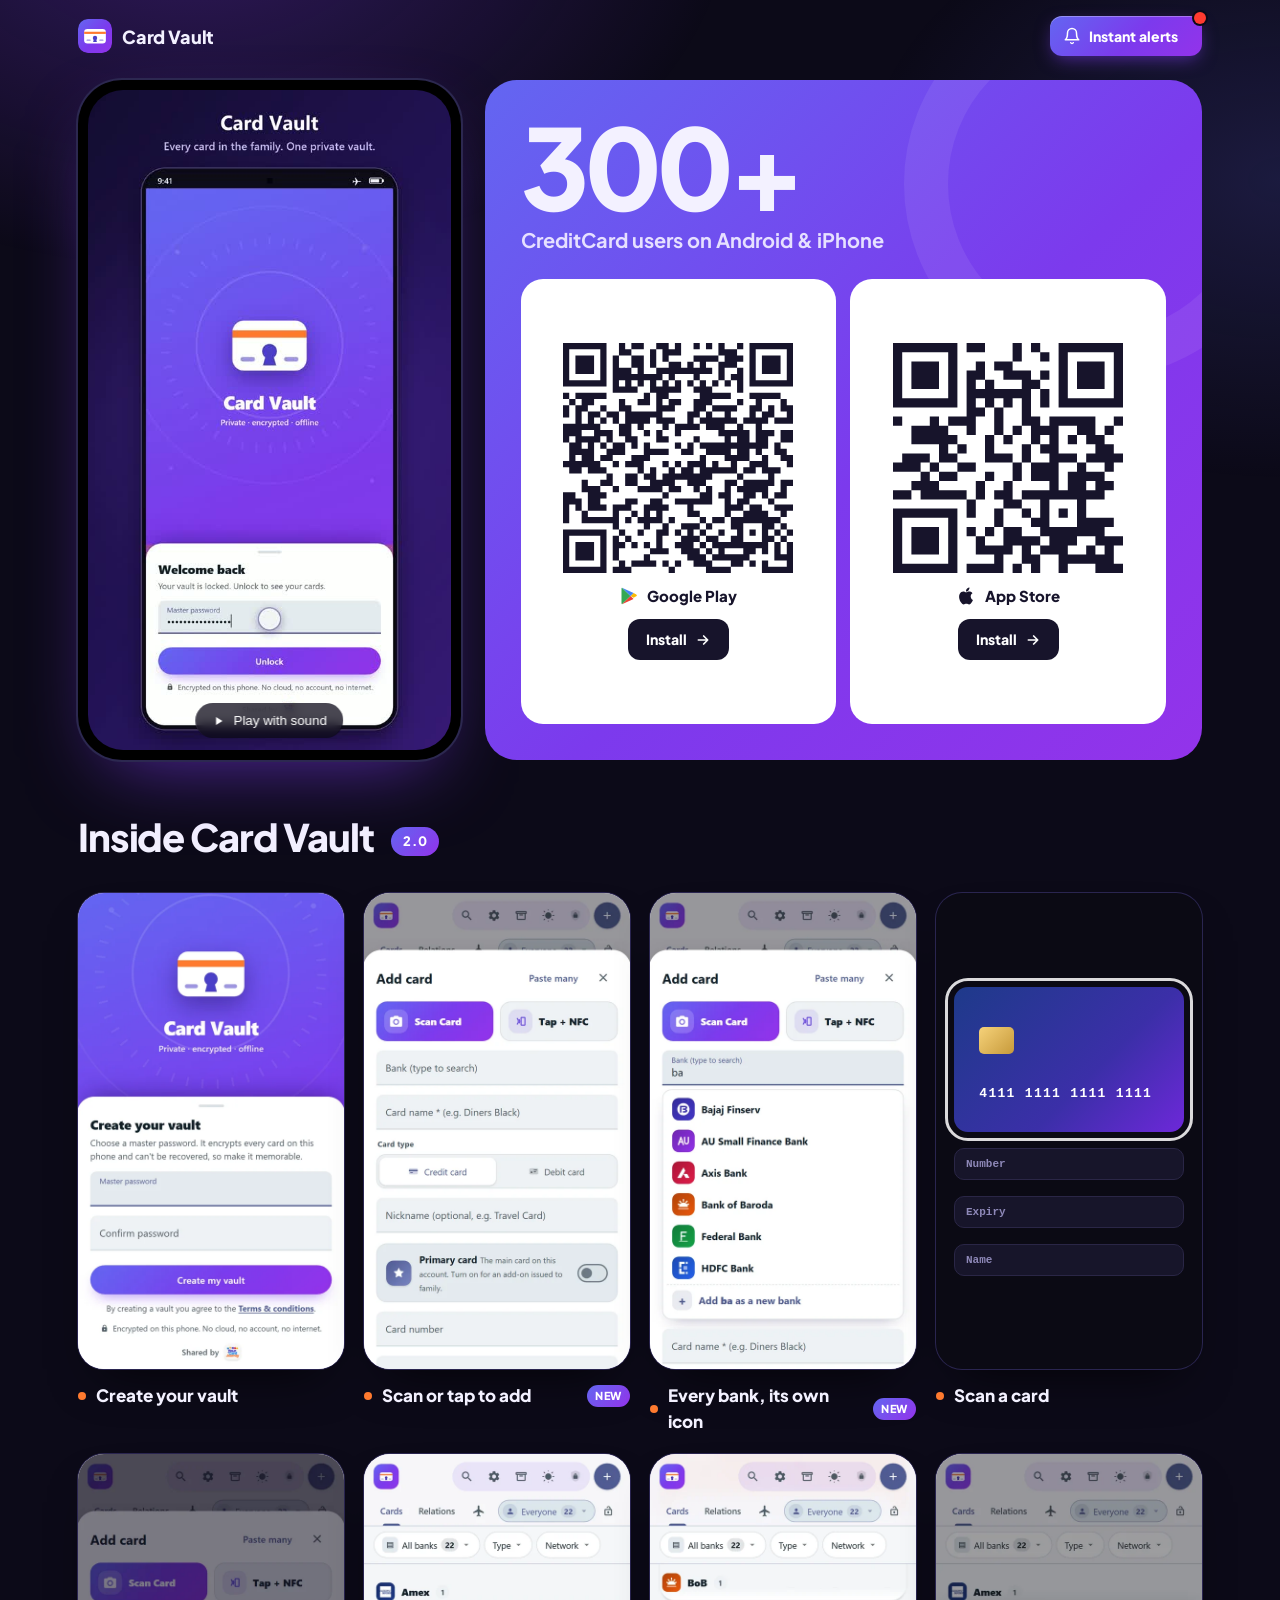
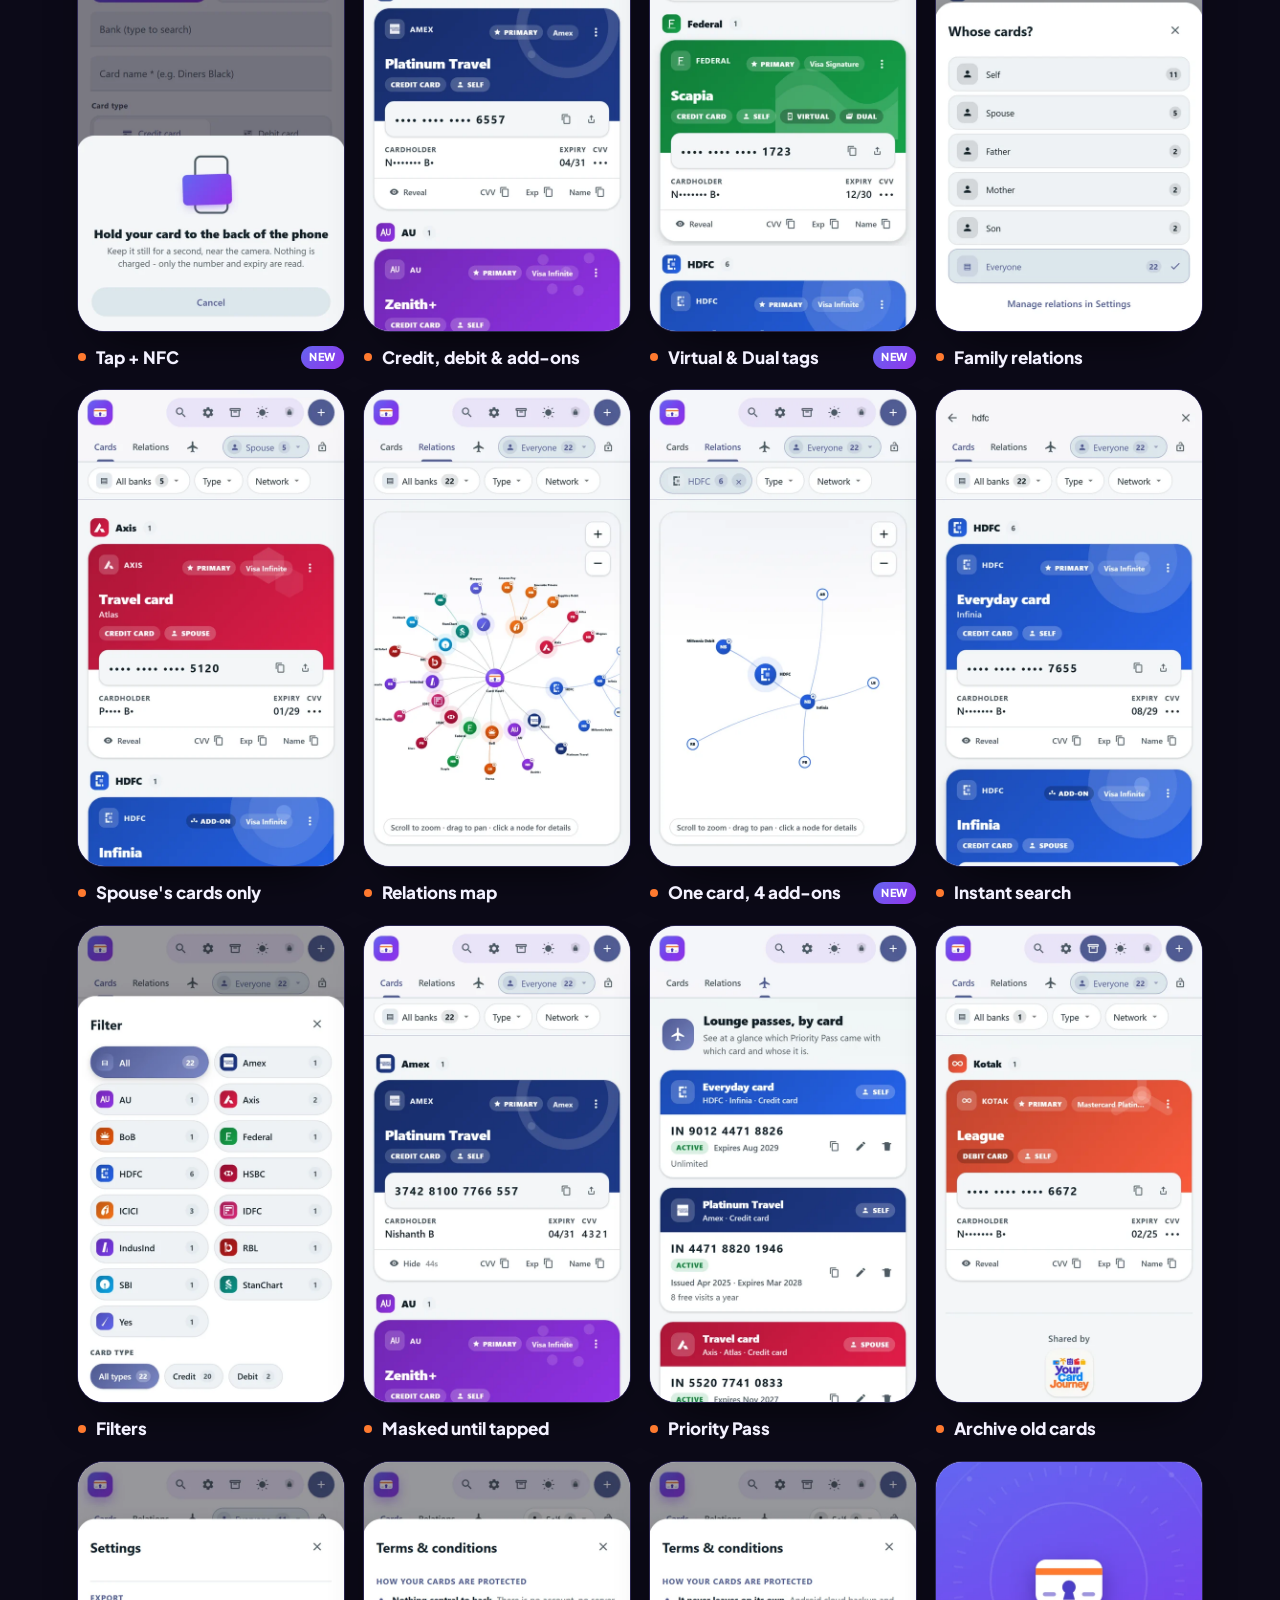
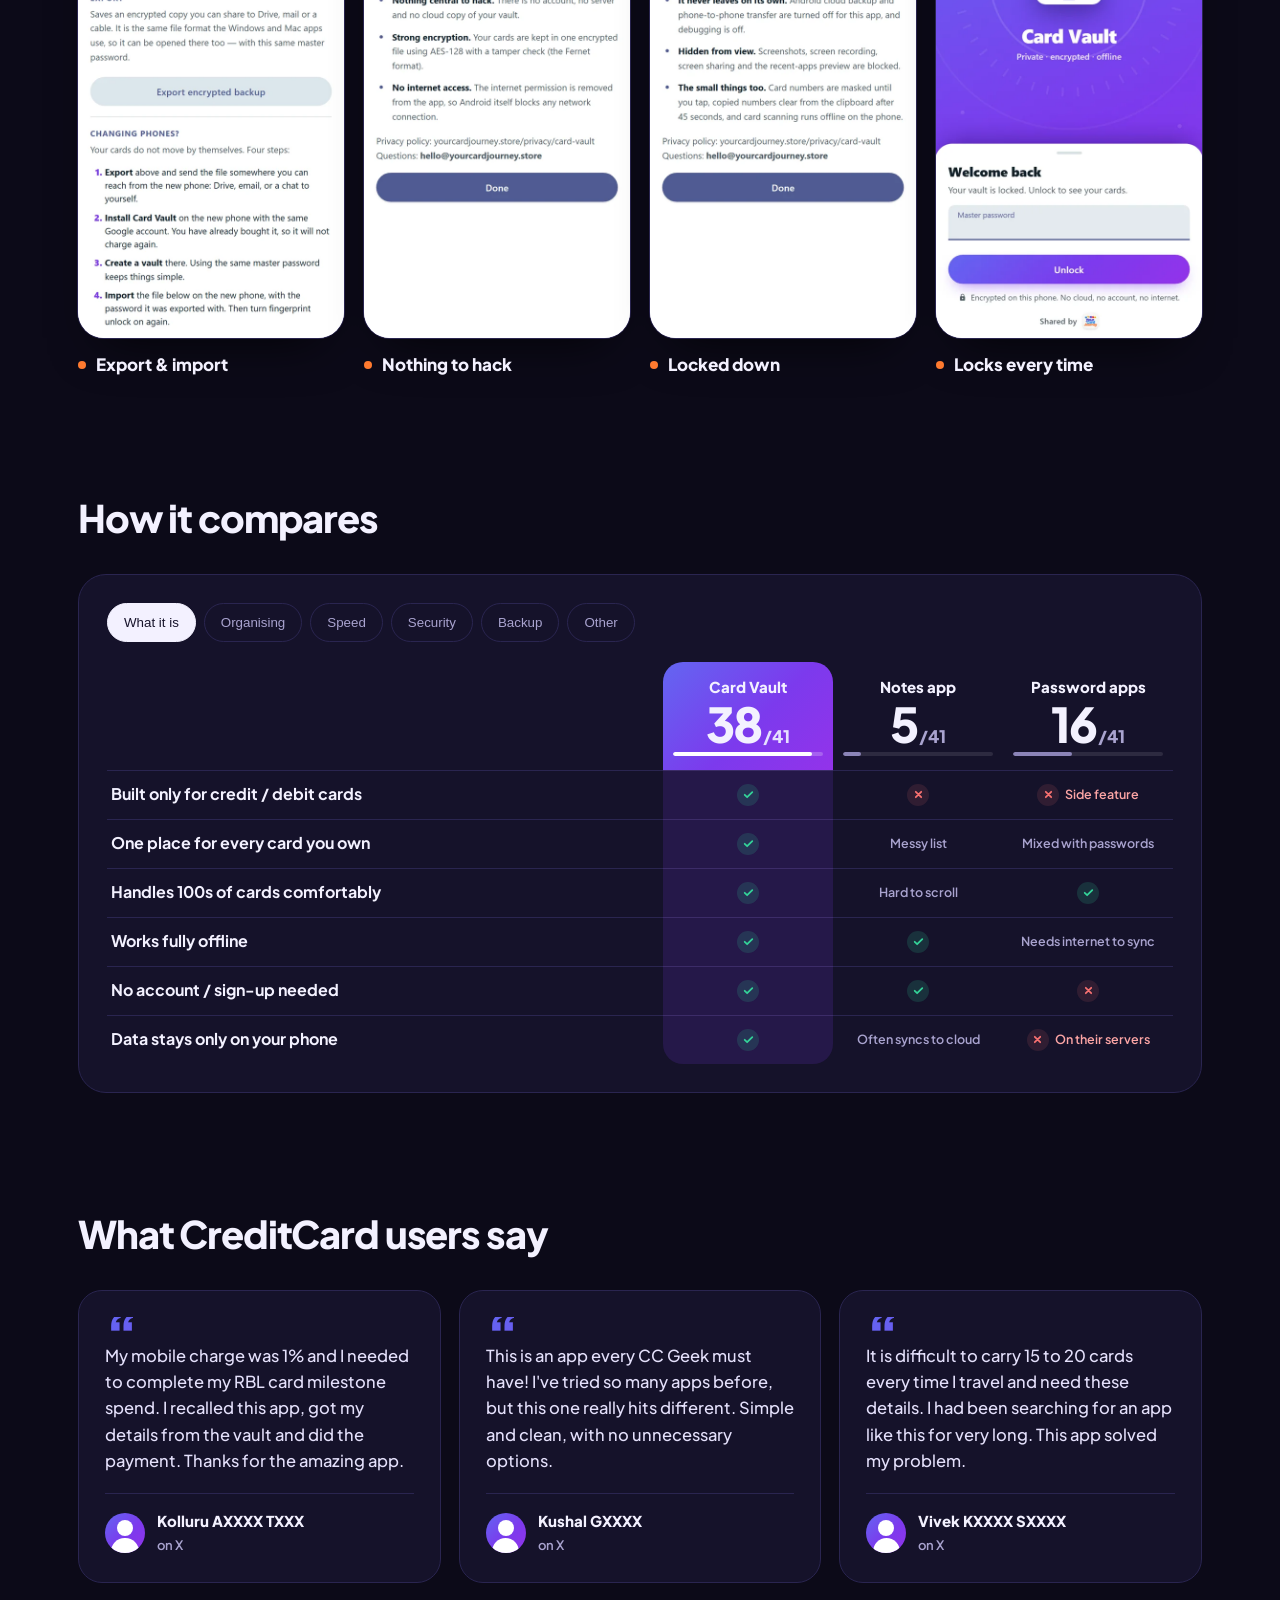
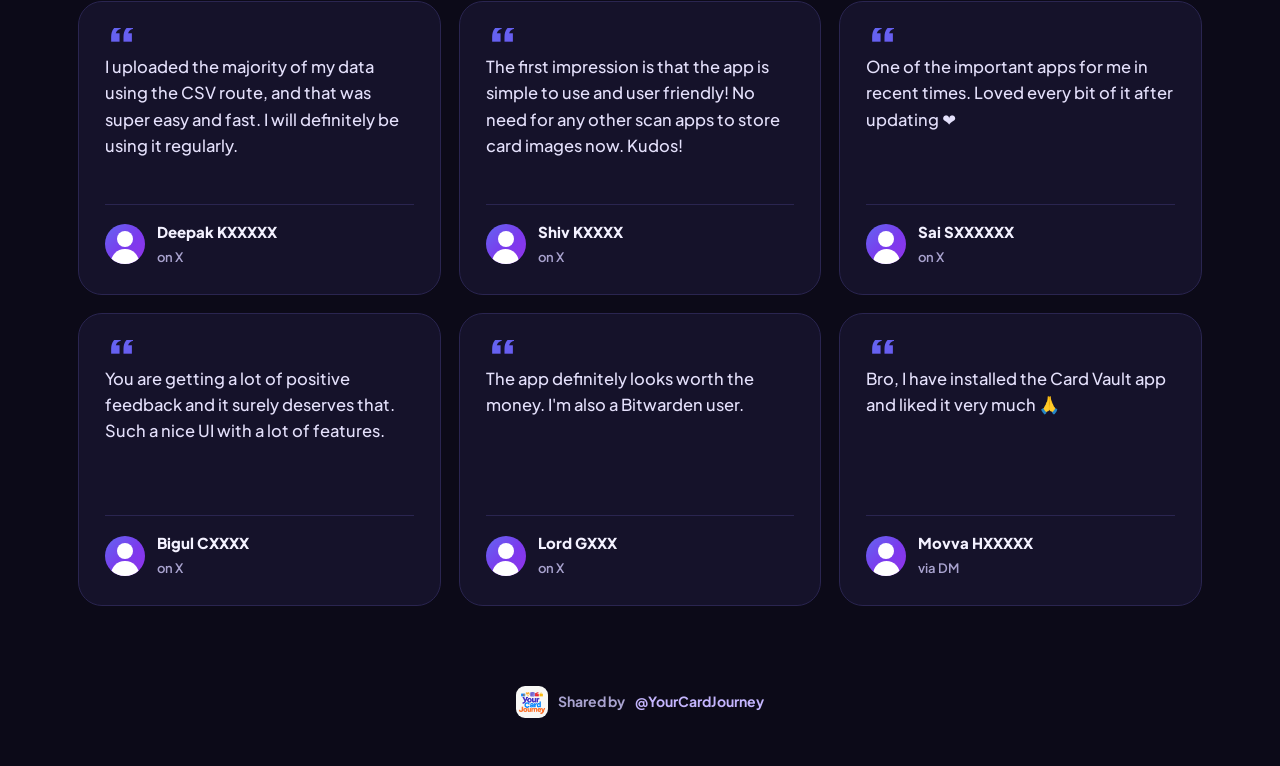
==== index.html @ 94658781 "Card Vault 2.0: new demo video middle, refreshed tiles with new bank icons, +4 tiles (Tap + NFC, ban" ====
<!doctype html>
<html lang="en">
<head>
<meta charset="utf-8">
<meta name="viewport" content="width=device-width, initial-scale=1">
<title>Card Vault at a Glance</title>
<meta name="description" content="Card Vault by YourCardJourney. Demo, features and what CreditCard users say.">
<meta name="color-scheme" content="dark">
<!-- Link preview for WhatsApp, X, LinkedIn (image: tools/make-og.py) -->
<meta property="og:type" content="website">
<meta property="og:site_name" content="YourCardJourney">
<meta property="og:url" content="https://cardvault.yourcardjourney.store/">
<meta property="og:title" content="Card Vault: every family card, locked on your phone">
<meta property="og:description" content="300+ CreditCard users on Android &amp; iPhone. Card Vault 2.0: Tap + NFC, faster scanner, new bank icons, relations, add-ons. No internet, no account, no cloud.">
<meta property="og:image" content="https://cardvault.yourcardjourney.store/assets/og-card-300.jpg">
<meta property="og:image:secure_url" content="https://cardvault.yourcardjourney.store/assets/og-card-300.jpg">
<meta property="og:image:type" content="image/jpeg">
<meta property="og:image:width" content="1200">
<meta property="og:image:height" content="630">
<meta property="og:image:alt" content="Card Vault app screens with 300+ CreditCard users, Android and iPhone">
<meta name="twitter:card" content="summary_large_image">
<meta name="twitter:site" content="@YourCardJourney">
<meta name="twitter:title" content="Card Vault: every family card, locked on your phone">
<meta name="twitter:description" content="300+ CreditCard users on Android &amp; iPhone. No internet, no account, no cloud.">
<meta name="twitter:image" content="https://cardvault.yourcardjourney.store/assets/og-card-300.jpg">
<link rel="icon" href="assets/favicon.svg" type="image/svg+xml">
<link rel="preconnect" href="https://fonts.googleapis.com">
<link rel="preconnect" href="https://fonts.gstatic.com" crossorigin>
<link href="https://fonts.googleapis.com/css2?family=Plus+Jakarta+Sans:wght@500;700;800&display=swap" rel="stylesheet">
<style>
:root{
  --bg:#0c0a18; --panel:#15122a; --line:#2a2550;
  --text:#f3f1ff; --muted:#a9a3cf;
  --v1:#6366f1; --v2:#7c3aed; --v3:#9333ea; --stripe:#ff7a2f;
  --grad:linear-gradient(135deg,var(--v1),var(--v2) 55%,var(--v3));
  --hero-h:clamp(460px,76vh,680px);
}
*{box-sizing:border-box;margin:0}
body{background:var(--bg);color:var(--text);font:500 16px/1.5 "Plus Jakarta Sans",system-ui,sans-serif;-webkit-font-smoothing:antialiased;overflow-x:hidden}
body::before{content:"";position:fixed;inset:0;z-index:-1;pointer-events:none;
  background:radial-gradient(900px 600px at 15% -10%,rgba(124,58,237,.32),transparent 60%),
             radial-gradient(700px 500px at 100% 20%,rgba(99,102,241,.18),transparent 60%)}
img,video{display:block;max-width:100%}
.wrap{max-width:1180px;margin:0 auto;padding:0 16px}
@media(min-width:720px){.wrap{padding:0 28px}}

/* header */
.top{display:flex;align-items:center;gap:10px;height:72px}
.top img{width:34px;height:34px;border-radius:10px}
.top b{font-weight:800;font-size:18px;letter-spacing:-.01em;white-space:nowrap}

/* instant alerts: the WhatsApp channel, the same bell as the other boards -
   filled in this app's colours, halo pulse, a swing every few seconds, red badge */
.alert{margin-left:auto;position:relative;isolation:isolate;display:inline-flex;align-items:center;gap:8px;height:40px;padding:0 16px 0 13px;border-radius:12px;background:var(--grad);color:#fff;text-decoration:none;font-weight:800;font-size:14px;white-space:nowrap;box-shadow:0 6px 18px -4px rgba(124,58,237,.6),inset 0 1px 0 rgba(255,255,255,.3);transition:transform .25s cubic-bezier(.34,1.56,.64,1)}
.alert:hover{transform:translateY(-1px) scale(1.04)}
.alert::after{content:"";position:absolute;inset:0;border-radius:inherit;z-index:-1;animation:alertHalo 2.4s ease-out infinite}
.alert svg{width:18px;height:18px;overflow:visible;transform-origin:12px 3px;animation:alertSwing 4.8s ease-in-out infinite}
.alert i{position:absolute;top:-4px;right:-4px;width:12px;height:12px;border-radius:50%;background:#ff3b30;box-shadow:0 0 0 2px var(--bg);animation:alertBadge 2.4s ease-in-out infinite}
@keyframes alertHalo{0%{box-shadow:0 0 0 0 rgba(124,58,237,.55)}70%,100%{box-shadow:0 0 0 10px rgba(124,58,237,0)}}
@keyframes alertSwing{0%,72%,100%{transform:rotate(0)}76%{transform:rotate(18deg)}80%{transform:rotate(-15deg)}84%{transform:rotate(10deg)}88%{transform:rotate(-6deg)}92%{transform:rotate(2deg)}}
@keyframes alertBadge{0%,100%{transform:scale(1)}50%{transform:scale(1.18)}}
@media(max-width:400px){.alert{gap:6px;padding:0 12px 0 10px;font-size:13px}}
@media(prefers-reduced-motion:reduce){.alert::after,.alert svg,.alert i{animation:none}}

/* hero: video and stores, same height */
.hero{display:grid;gap:20px;padding:8px 0 64px}
@media(min-width:900px){.hero{grid-template-columns:auto 1fr;height:var(--hero-h);gap:24px}}
.phone{position:relative;height:var(--hero-h);aspect-ratio:1080/1920;margin:0 auto;border-radius:44px;padding:10px;background:#000;box-shadow:0 0 0 2px #2c2850,0 30px 80px -30px rgba(124,58,237,.7)}
@media(max-width:899px){.phone{height:auto;width:min(340px,86vw)}}
.phone video{width:100%;height:100%;object-fit:cover;border-radius:35px;background:#000}
.sound{position:absolute;left:50%;bottom:22px;translate:-50% 0;border:0;cursor:pointer;background:rgba(12,10,24,.75);color:#fff;font:700 13px/1 inherit;padding:10px 16px;border-radius:999px;display:flex;gap:8px;align-items:center;backdrop-filter:blur(6px)}
.sound svg{width:14px;height:14px}

.stores{display:flex;flex-direction:column;border-radius:32px;background:var(--grad);padding:clamp(20px,3vw,36px);position:relative;overflow:hidden}
.stores::after{content:"";position:absolute;right:-90px;top:-90px;width:300px;height:300px;border-radius:50%;border:44px solid rgba(255,255,255,.07)}
.big{position:relative;z-index:1}
.big .n{font-size:clamp(64px,9vw,112px);font-weight:800;line-height:.9;letter-spacing:-.05em}
.big .l{font-size:clamp(16px,1.7vw,20px);font-weight:700;color:#e6e0ff;margin-top:8px}
.qrs{position:relative;z-index:1;display:grid;grid-template-columns:1fr 1fr;gap:14px;margin-top:auto;padding-top:24px}
.qr{background:#fff;color:#17142b;border-radius:22px;padding:clamp(12px,1.6vw,18px);text-decoration:none;display:flex;flex-direction:column;align-items:center;gap:12px;transition:transform .15s}
.qr:hover{transform:translateY(-2px)}
.qr img{width:100%;max-width:240px;aspect-ratio:1;image-rendering:pixelated}
.qr span{display:flex;align-items:center;gap:8px;font-weight:800;font-size:15px}
.qr svg{width:20px;height:20px}
.qr .install{display:inline-flex;align-items:center;gap:8px;background:#17142b;color:#fff;font-weight:800;font-size:14px;padding:10px 18px;border-radius:12px;transition:background .15s}
.qr:hover .install{background:#4b3fc8}
.qr .install .arr{width:16px;height:16px}
/* laptop: QR size follows the panel height so both codes and labels always fit */
@media(min-width:900px){
  .qrs{flex:1;min-height:0}
  .qr{justify-content:center;min-height:0}
  .qr img{width:auto;height:clamp(110px,calc(var(--hero-h) - 410px),230px)}
}

/* features */
h2{font-size:clamp(26px,3.4vw,38px);font-weight:800;letter-spacing:-.03em;margin-bottom:28px}
.feats{display:grid;grid-template-columns:repeat(4,1fr);gap:20px}
@media(max-width:1000px){.feats{grid-template-columns:repeat(2,1fr)}}
@media(max-width:560px){.feats{display:flex;overflow-x:auto;scroll-snap-type:x mandatory;margin:0 -16px;padding:0 16px 8px;scrollbar-width:none}.feats::-webkit-scrollbar{display:none}.feat{flex:none;width:78vw;scroll-snap-align:center}}
.feat figure{aspect-ratio:826/1479;border-radius:26px;overflow:hidden;background:#f7f6fb;box-shadow:0 0 0 1px var(--line),0 24px 50px -24px rgba(0,0,0,.8)}
.feat figure img{width:100%;height:100%;object-fit:cover;object-position:top}
.feat p{margin-top:14px;font-weight:800;font-size:17px;display:flex;align-items:center;gap:10px}
.feat p i{width:8px;height:8px;border-radius:50%;background:var(--stripe);flex:none}
.feat p b{margin-left:auto;font-size:11px;font-weight:800;letter-spacing:.06em;padding:3px 8px;border-radius:99px;color:#fff;background:linear-gradient(135deg,var(--v1),var(--v3))}
h2 small{display:inline-block;vertical-align:middle;margin-left:12px;font-size:13px;font-weight:800;letter-spacing:.04em;padding:5px 12px;border-radius:99px;color:#fff;background:linear-gradient(135deg,var(--v1),var(--v3))}

/* scanner tile */
.scan{background:#0b0a14!important;display:flex;flex-direction:column;justify-content:center;gap:16px;padding:18px}
.vf{position:relative;aspect-ratio:85.6/54;border-radius:14px;background:linear-gradient(135deg,#1e3a8a,#3b2fa8 60%,#6d28d9);overflow:hidden;outline:3px solid rgba(255,255,255,.85);outline-offset:6px}
.vf .chip{position:absolute;left:11%;top:28%;width:15%;aspect-ratio:1.3;border-radius:5px;background:linear-gradient(135deg,#f6d27a,#c79a3b)}
.vf .num{position:absolute;left:11%;bottom:22%;color:#fff;font:700 clamp(10px,1.1vw,13px)/1 ui-monospace,monospace;letter-spacing:.1em}
.vf .beam{position:absolute;left:0;right:0;height:40%;top:-40%;background:linear-gradient(transparent,rgba(196,181,253,.6));border-bottom:2px solid #ede9fe;animation:beam 2.4s ease-in-out infinite}
@keyframes beam{to{top:100%}}
.fld{display:flex;justify-content:space-between;background:#17152a;border:1px solid #2a2646;border-radius:10px;padding:9px 11px;font:700 11px ui-monospace,monospace;color:#fff}
.fld span{color:#8e88b8;font-family:inherit}
.fld b{animation:pop 4.8s infinite;opacity:0}
.fld:nth-of-type(2) b{animation-delay:.3s}.fld:nth-of-type(3) b{animation-delay:.6s}
@keyframes pop{0%,30%{opacity:0}40%,92%{opacity:1}100%{opacity:0}}

/* testimonials */
section{padding:56px 0}
/* every card the same size: equal columns and equal rows */
.wall{display:grid;grid-template-columns:1fr;grid-auto-rows:1fr;gap:18px}
@media(min-width:720px){.wall{grid-template-columns:1fr 1fr}}
@media(min-width:1040px){.wall{grid-template-columns:repeat(3,1fr)}}
.tw{display:flex;flex-direction:column;gap:18px;padding:26px;border-radius:24px;background:var(--panel);border:1px solid var(--line)}
.tw blockquote{flex:1;font-size:16.5px;line-height:1.6;color:#e4e0fb}
.tw blockquote::before{content:"\201C";display:block;font-size:56px;line-height:.6;height:26px;font-weight:800;background:var(--grad);-webkit-background-clip:text;background-clip:text;color:transparent}
.tw figcaption{display:flex;align-items:center;gap:12px;padding-top:16px;border-top:1px solid var(--line)}
.av{position:relative;width:40px;height:40px;border-radius:50%;background:var(--grad);overflow:hidden;flex:none}
.av::before{content:"";position:absolute;left:30%;top:18%;width:40%;height:40%;border-radius:50%;background:#fff}
.av::after{content:"";position:absolute;left:16%;top:62%;width:68%;height:70%;border-radius:50%;background:#fff}
.tw b{display:block;font-weight:800;font-size:15px}
.tw small{color:var(--muted);font-size:13px;font-weight:600}

/* comparison: score headers + one category at a time */
.vs{border-radius:28px;background:var(--panel);border:1px solid var(--line);padding:clamp(14px,2.4vw,28px);--cols:minmax(0,1fr) repeat(3,clamp(70px,15vw,170px))}
.vs-tabs{display:flex;gap:8px;overflow-x:auto;scrollbar-width:none;margin:0 calc(-1*clamp(14px,2.4vw,28px)) 20px;padding:0 clamp(14px,2.4vw,28px)}
.vs-tabs::-webkit-scrollbar{display:none}
.vs-tabs button{flex:none;border:1px solid var(--line);background:transparent;color:var(--muted);font:700 14px/1 inherit;padding:11px 16px;border-radius:999px;cursor:pointer;transition:background .2s,color .2s,border-color .2s}
.vs-tabs button:hover{color:var(--text)}
.vs-tabs button[aria-selected=true]{background:var(--text);border-color:var(--text);color:#17142b}
.vs-head,.vs-row{display:grid;grid-template-columns:var(--cols);align-items:stretch}
.vs-head>div{display:flex;flex-direction:column;justify-content:flex-end;gap:6px;padding:16px 10px 14px;text-align:center}
.vs-head .who{font-weight:800;font-size:clamp(12px,1.4vw,15px);line-height:1.2}
.vs-head .sc{font-weight:800;font-size:clamp(28px,4vw,48px);line-height:.9;letter-spacing:-.04em}
.vs-head .sc small{font-size:.36em;color:var(--muted);letter-spacing:0;margin-left:2px}
.vs-head .bar{height:4px;border-radius:4px;background:rgba(255,255,255,.1);overflow:hidden}
.vs-head .bar i{display:block;height:100%;width:0;border-radius:inherit;background:#8b84b8;transition:width 1.1s cubic-bezier(.2,.8,.2,1)}
.vs.seen .vs-head .bar i{width:var(--w)}
.vs-head .cv{background:var(--grad);border-radius:20px 20px 0 0}
.vs-head .cv .sc small{color:#e6e0ff}
.vs-head .cv .bar{background:rgba(255,255,255,.22)}
.vs-head .cv .bar i{background:#fff}
.vs-row>div{display:flex;align-items:center;justify-content:center;gap:6px;padding:13px 8px;border-top:1px solid var(--line);text-align:center;font-size:12.5px;line-height:1.3;color:var(--muted);font-weight:600}
.vs-row>div:first-child{justify-content:flex-start;text-align:left;font-size:clamp(13.5px,1.5vw,16px);color:var(--text);font-weight:700;padding-left:4px}
.vs-row .cv{background:rgba(124,58,237,.16);border-top-color:rgba(167,139,250,.18)}
.vs-row:last-child .cv{border-radius:0 0 20px 20px}
.vs-row{animation:rowin .45s cubic-bezier(.2,.8,.2,1) both;animation-delay:calc(var(--i)*35ms)}
@keyframes rowin{from{opacity:0;transform:translateY(8px)}}
.ok,.no{flex:none;width:22px;height:22px;border-radius:50%;display:grid;place-items:center}
.ok{background:rgba(52,211,153,.16);color:#34d399}
.no{background:rgba(248,113,113,.12);color:#f87171}
.ok svg,.no svg{width:13px;height:13px}
.vs-row .t-ok{color:#6ee7b7}.vs-row .t-no{color:#fca5a5}
@media(max-width:620px){.vs-row>div{flex-direction:column;gap:4px;font-size:11px;padding:11px 4px}.vs-row>div:first-child{flex-direction:row}}

footer{padding:24px 0 48px;text-align:center;color:var(--muted);font-weight:700;font-size:14px;display:flex;justify-content:center;align-items:center;gap:10px}
footer img{width:32px;height:32px;border-radius:9px}
footer a{color:#c4b5fd;text-decoration:none}
@media(prefers-reduced-motion:reduce){*{animation:none!important}.fld b{opacity:1}}
</style>
</head>
<body>
<div class="wrap">

  <header class="top"><img src="assets/favicon.svg" alt=""><b>Card Vault</b>
    <!-- Instant alerts: the WhatsApp channel every broadcast goes to. -->
    <a class="alert" href="https://www.whatsapp.com/channel/0029Vb6gU8QIt5rqf5Yxao0n" target="_blank" rel="noopener" title="Instant alerts on WhatsApp" aria-label="Get instant alerts on our WhatsApp channel">
      <svg viewBox="0 0 24 24" fill="none" stroke="currentColor" stroke-width="2" stroke-linecap="round" stroke-linejoin="round" aria-hidden="true"><path d="M6 8a6 6 0 0 1 12 0c0 7 3 9 3 9H3s3-2 3-9"/><path d="M10.3 21a1.94 1.94 0 0 0 3.4 0"/></svg>
      Instant alerts<i aria-hidden="true"></i>
    </a>
  </header>

  <div class="hero">
    <div class="phone">
      <video id="demo" src="assets/demo.mp4" poster="assets/poster.jpg" muted loop playsinline autoplay preload="metadata" aria-label="Card Vault demo"></video>
      <button class="sound" id="sound" type="button"><svg viewBox="0 0 24 24" fill="currentColor"><path d="M8 5v14l11-7z"/></svg>Play with sound</button>
    </div>

    <div class="stores">
      <div class="big"><div class="n">300+</div><div class="l">CreditCard users on Android &amp; iPhone</div></div>
      <div class="qrs">
        <a class="qr" href="https://play.google.com/store/apps/details?id=com.yourcardjourney.cardvault" target="_blank" rel="noopener">
          <img src="assets/qr-android.svg" alt="QR code for Google Play">
          <span><svg viewBox="0 0 24 24"><path fill="#34a853" d="M3.6 2.2 13.8 12 3.6 21.8c-.4-.2-.6-.6-.6-1.1V3.3c0-.5.2-.9.6-1.1Z"/><path fill="#fbbc04" d="m17.5 8.3 3.2 1.8c.9.5.9 1.8 0 2.3l-3.2 1.8-3.7-2.2Z"/><path fill="#4285f4" d="M13.8 12 3.6 2.2 17.5 8.3Z"/><path fill="#ea4335" d="M13.8 12 17.5 15.7 3.6 21.8Z"/></svg>Google Play</span>
          <span class="install">Install<svg class="arr" viewBox="0 0 24 24" fill="none" stroke="currentColor" stroke-width="2.5" stroke-linecap="round" stroke-linejoin="round"><path d="M5 12h14M13 6l6 6-6 6"/></svg></span>
        </a>
        <a class="qr" href="https://apple.co/4i124EY" target="_blank" rel="noopener">
          <img src="assets/qr-ios.svg" alt="QR code for the App Store">
          <span><svg viewBox="0 0 24 24" fill="#17142b"><path d="M16.4 12.6c0-2.6 2.1-3.8 2.2-3.9-1.2-1.8-3.1-2-3.7-2-1.6-.2-3.1.9-3.9.9-.8 0-2-.9-3.4-.9-1.7 0-3.3 1-4.2 2.6-1.8 3.1-.5 7.7 1.3 10.2.9 1.2 1.9 2.6 3.2 2.6 1.3-.1 1.8-.8 3.3-.8s2 .8 3.4.8 2.2-1.3 3.1-2.5c1-1.4 1.4-2.8 1.4-2.9-.1 0-2.7-1-2.7-4.1ZM13.9 5c.7-.9 1.2-2 1-3.2-1 0-2.3.7-3 1.6-.7.8-1.3 2-1.1 3.1 1.2.1 2.4-.6 3.1-1.5Z"/></svg>App Store</span>
          <span class="install">Install<svg class="arr" viewBox="0 0 24 24" fill="none" stroke="currentColor" stroke-width="2.5" stroke-linecap="round" stroke-linejoin="round"><path d="M5 12h14M13 6l6 6-6 6"/></svg></span>
        </a>
      </div>
    </div>
  </div>

  <section>
    <h2>Inside Card Vault <small>2.0</small></h2>
    <div class="feats">
      <div class="feat"><figure><img src="assets/00-welcome.webp" alt="" loading="lazy"></figure><p><i></i>Create your vault</p></div>
      <div class="feat"><figure><img src="assets/08-add.webp" alt="" loading="lazy"></figure><p><i></i>Scan or tap to add<b>NEW</b></p></div>
      <div class="feat"><figure><img src="assets/19-bank-list.webp" alt="" loading="lazy"></figure><p><i></i>Every bank, its own icon<b>NEW</b></p></div>
      <div class="feat"><figure class="scan">
        <div class="vf"><span class="chip"></span><span class="num">4111 1111 1111 1111</span><span class="beam"></span></div>
        <div class="fld"><span>Number</span><b>4111 •••• 1111</b></div>
        <div class="fld"><span>Expiry</span><b>08/29</b></div>
        <div class="fld"><span>Name</span><b>N SHARMA</b></div>
      </figure><p><i></i>Scan a card</p></div>
      <div class="feat"><figure><img src="assets/16-nfc.webp" alt="" loading="lazy"></figure><p><i></i>Tap + NFC<b>NEW</b></p></div>
      <div class="feat"><figure><img src="assets/01-cards.webp" alt="" loading="lazy"></figure><p><i></i>Credit, debit &amp; add-ons</p></div>
      <div class="feat"><figure><img src="assets/18-virtual-dual.webp" alt="" loading="lazy"></figure><p><i></i>Virtual &amp; Dual tags<b>NEW</b></p></div>
      <div class="feat"><figure><img src="assets/03-relation.webp" alt="" loading="lazy"></figure><p><i></i>Family relations</p></div>
      <div class="feat"><figure><img src="assets/10-spouse.webp" alt="" loading="lazy"></figure><p><i></i>Spouse's cards only</p></div>
      <div class="feat"><figure><img src="assets/09-relations-map.webp" alt="" loading="lazy"></figure><p><i></i>Relations map</p></div>
      <div class="feat"><figure><img src="assets/17-addon-map.webp" alt="" loading="lazy"></figure><p><i></i>One card, 4 add-ons<b>NEW</b></p></div>
      <div class="feat"><figure><img src="assets/02-search.webp" alt="" loading="lazy"></figure><p><i></i>Instant search</p></div>
      <div class="feat"><figure><img src="assets/04-filter.webp" alt="" loading="lazy"></figure><p><i></i>Filters</p></div>
      <div class="feat"><figure><img src="assets/05-reveal.webp" alt="" loading="lazy"></figure><p><i></i>Masked until tapped</p></div>
      <div class="feat"><figure><img src="assets/06-priority-pass.webp" alt="" loading="lazy"></figure><p><i></i>Priority Pass</p></div>
      <div class="feat"><figure><img src="assets/11-archive.webp" alt="" loading="lazy"></figure><p><i></i>Archive old cards</p></div>
      <div class="feat"><figure><img src="assets/12-export-import.webp" alt="" loading="lazy"></figure><p><i></i>Export &amp; import</p></div>
      <div class="feat"><figure><img src="assets/13-security-a.webp" alt="" loading="lazy"></figure><p><i></i>Nothing to hack</p></div>
      <div class="feat"><figure><img src="assets/14-security-b.webp" alt="" loading="lazy"></figure><p><i></i>Locked down</p></div>
      <div class="feat"><figure><img src="assets/15-lock.webp" alt="" loading="lazy"></figure><p><i></i>Locks every time</p></div>
    </div>
  </section>

  <section>
    <h2>How it compares</h2>
    <div class="vs" id="vs">
      <div class="vs-tabs" role="tablist" id="vs-tabs"></div>
      <div class="vs-head" id="vs-head"></div>
      <div id="vs-body"></div>
    </div>
  </section>

  <section>
    <h2>What CreditCard users say</h2>
    <div class="wall">
      <figure class="tw"><blockquote>My mobile charge was 1% and I needed to complete my RBL card milestone spend. I recalled this app, got my details from the vault and did the payment. Thanks for the amazing app.</blockquote><figcaption><span class="av"></span><span><b>Kolluru AXXXX TXXX</b><small>on X</small></span></figcaption></figure>
      <figure class="tw"><blockquote>This is an app every CC Geek must have! I've tried so many apps before, but this one really hits different. Simple and clean, with no unnecessary options.</blockquote><figcaption><span class="av"></span><span><b>Kushal GXXXX</b><small>on X</small></span></figcaption></figure>
      <figure class="tw"><blockquote>It is difficult to carry 15 to 20 cards every time I travel and need these details. I had been searching for an app like this for very long. This app solved my problem.</blockquote><figcaption><span class="av"></span><span><b>Vivek KXXXX SXXXX</b><small>on X</small></span></figcaption></figure>
      <figure class="tw"><blockquote>I uploaded the majority of my data using the CSV route, and that was super easy and fast. I will definitely be using it regularly.</blockquote><figcaption><span class="av"></span><span><b>Deepak KXXXXX</b><small>on X</small></span></figcaption></figure>
      <figure class="tw"><blockquote>The first impression is that the app is simple to use and user friendly! No need for any other scan apps to store card images now. Kudos!</blockquote><figcaption><span class="av"></span><span><b>Shiv KXXXX</b><small>on X</small></span></figcaption></figure>
      <figure class="tw"><blockquote>One of the important apps for me in recent times. Loved every bit of it after updating ❤️</blockquote><figcaption><span class="av"></span><span><b>Sai SXXXXXX</b><small>on X</small></span></figcaption></figure>
      <figure class="tw"><blockquote>You are getting a lot of positive feedback and it surely deserves that. Such a nice UI with a lot of features.</blockquote><figcaption><span class="av"></span><span><b>Bigul CXXXX</b><small>on X</small></span></figcaption></figure>
      <figure class="tw"><blockquote>The app definitely looks worth the money. I'm also a Bitwarden user.</blockquote><figcaption><span class="av"></span><span><b>Lord GXXX</b><small>on X</small></span></figcaption></figure>
      <figure class="tw"><blockquote>Bro, I have installed the Card Vault app and liked it very much 🙏</blockquote><figcaption><span class="av"></span><span><b>Movva HXXXXX</b><small>via DM</small></span></figcaption></figure>
    </div>
  </section>

</div>

<footer><img src="assets/ycj.png" alt="" onerror="this.style.display='none'">Shared by <a href="https://x.com/YourCardJourney" target="_blank" rel="noopener">@YourCardJourney</a></footer>

<script>
const v = document.getElementById('demo'), b = document.getElementById('sound');
b.addEventListener('click', () => {
  v.muted = false; v.currentTime = 0; v.controls = true; v.play().catch(() => {});
  b.remove();
});

// Comparison. Cell: 1 = yes, 0 = no, "text" = partly, "1:text" / "0:text" = yes / no with a note
const VS = {
  'What it is': [
    ['Built only for credit / debit cards', 1, 0, '0:Side feature'],
    ['One place for every card you own', 1, 'Messy list', 'Mixed with passwords'],
    ['Handles 100s of cards comfortably', 1, 'Hard to scroll', 1],
    ['Works fully offline', 1, 1, 'Needs internet to sync'],
    ['No account / sign-up needed', 1, 1, 0],
    ['Data stays only on your phone', 1, 'Often syncs to cloud', '0:On their servers'],
  ],
  'Organising': [
    ['Family management, cards per member', 1, 0, 0],
    ['Add-on card linked to its primary', 1, 0, 0],
    ['Primary → add-on hierarchy at a glance', 1, 0, 0],
    ['Grouped by bank, in bank colours', 1, 0, 0],
    ['Filter by bank / network / member', 1, 0, 'Basic folders'],
    ['Card network shown (Visa, RuPay, Amex…)', 1, 'Type it yourself', 'Partly'],
    ['Card variant name (Infinia, Magnus…)', 1, 'Type it yourself', 0],
    ['Pin favourite cards on top', 1, 'Pin a note', 'Favourites'],
    ['Archive closed cards, not delete', 1, 0, 0],
    ['Search across all cards', 1, 1, 1],
    ['Expiry date tracked per card', 1, 'Type it yourself', 1],
    ['Tell cards apart visually', '1:Card-style tiles', '0:Plain text', '0:Plain list'],
  ],
  'Speed': [
    ['2-second grab: number, expiry, CVV', 1, 'Scroll + select', 'Several taps'],
    ['One-tap copy of each field', 1, 0, 1],
    ['Scan a card with the camera', '1:Offline', 0, 'Some apps'],
    ['Import cards in bulk', 1, 0, 'CSV import'],
    ['Browser autofill at checkout', 0, 0, '1:Main strength'],
  ],
  'Security': [
    ['Encrypted storage', '1:AES', '0:Usually plain text', '1:AES'],
    ['Master password to open', 1, 'Optional lock', 1],
    ['Fingerprint / Face ID unlock', 1, 'Some apps', 1],
    ['Auto-lock when idle', 1, 0, 1],
    ['Card numbers masked by default', 1, 0, 1],
    ['Clipboard auto-clears after copy', '1:45 sec', 0, 1],
    ['Screenshots / recording blocked', '1:Android', 0, 'Some apps'],
    ['Hidden in recent-apps preview', 1, 0, 1],
    ['No server for hackers to target', 1, 'Depends on sync', '0:Server-based'],
    ['No internet permission at all', 1, 0, 0],
  ],
  'Backup': [
    ['Encrypted export file you control', 1, 0, 1],
    ['Automatic local backup copies', '1:Last 20', 0, 'Cloud copy'],
    ['Moves to a new phone', 'Via export file', 'Via cloud', 'Auto sync'],
    ['Same data on many devices', '1:Export & import', 'Via cloud', 1],
    ['Android + iPhone', 1, 1, 1],
  ],
  'Other': [
    ['Stores website passwords', 0, 'Plain text', '1:Main job'],
    ['Made for Indian cards & banks', 1, 0, 0],
    ['Simple enough for anyone in family', 1, 1, 'Learning curve'],
  ],
};
(() => {
  const vs = document.getElementById('vs'), tabs = document.getElementById('vs-tabs'),
        head = document.getElementById('vs-head'), body = document.getElementById('vs-body');
  const who = ['Card Vault', 'Notes app', 'Password apps'];
  const rows = Object.values(VS).flat();
  const yes = c => c === 1 || (typeof c === 'string' && c.startsWith('1:'));
  const icon = {ok: '<path d="M5 12.5l4.5 4.5L19 7.5"/>', no: '<path d="M7 7l10 10M17 7L7 17"/>'};
  const mark = k => `<span class="${k}"><svg viewBox="0 0 24 24" fill="none" stroke="currentColor" stroke-width="3.2" stroke-linecap="round" stroke-linejoin="round">${icon[k]}</svg></span>`;
  const esc = s => s.replace(/&/g, '&amp;').replace(/</g, '&lt;');
  const cell = c => {
    if (c === 1) return mark('ok');
    if (c === 0) return mark('no');
    const m = /^([01]):(.*)$/.exec(c);
    if (!m) return esc(c);
    const k = m[1] === '1' ? 'ok' : 'no';
    return mark(k) + `<span class="t-${k}">${esc(m[2])}</span>`;
  };

  head.innerHTML = '<div></div>' + who.map((w, i) => {
    const n = rows.filter(r => yes(r[i + 1])).length;
    return `<div class="${i ? '' : 'cv'}"><span class="who">${w}</span><span class="sc">${n}<small>/${rows.length}</small></span><span class="bar"><i style="--w:${n / rows.length * 100}%"></i></span></div>`;
  }).join('');

  const show = name => {
    [...tabs.children].forEach(t => t.setAttribute('aria-selected', t.textContent === name));
    body.innerHTML = VS[name].map((r, i) =>
      `<div class="vs-row" style="--i:${i}"><div>${esc(r[0])}</div>` +
      r.slice(1).map((c, j) => `<div class="${j ? '' : 'cv'}">${cell(c)}</div>`).join('') + '</div>').join('');
  };
  tabs.innerHTML = Object.keys(VS).map(k => `<button type="button" role="tab">${k}</button>`).join('');
  tabs.addEventListener('click', e => { if (e.target.matches('button')) show(e.target.textContent); });
  show('What it is');

  new IntersectionObserver((es, o) => { if (es[0].isIntersecting) { vs.classList.add('seen'); o.disconnect(); } }, {threshold: .3}).observe(vs);
})();
</script>
</body>
</html>
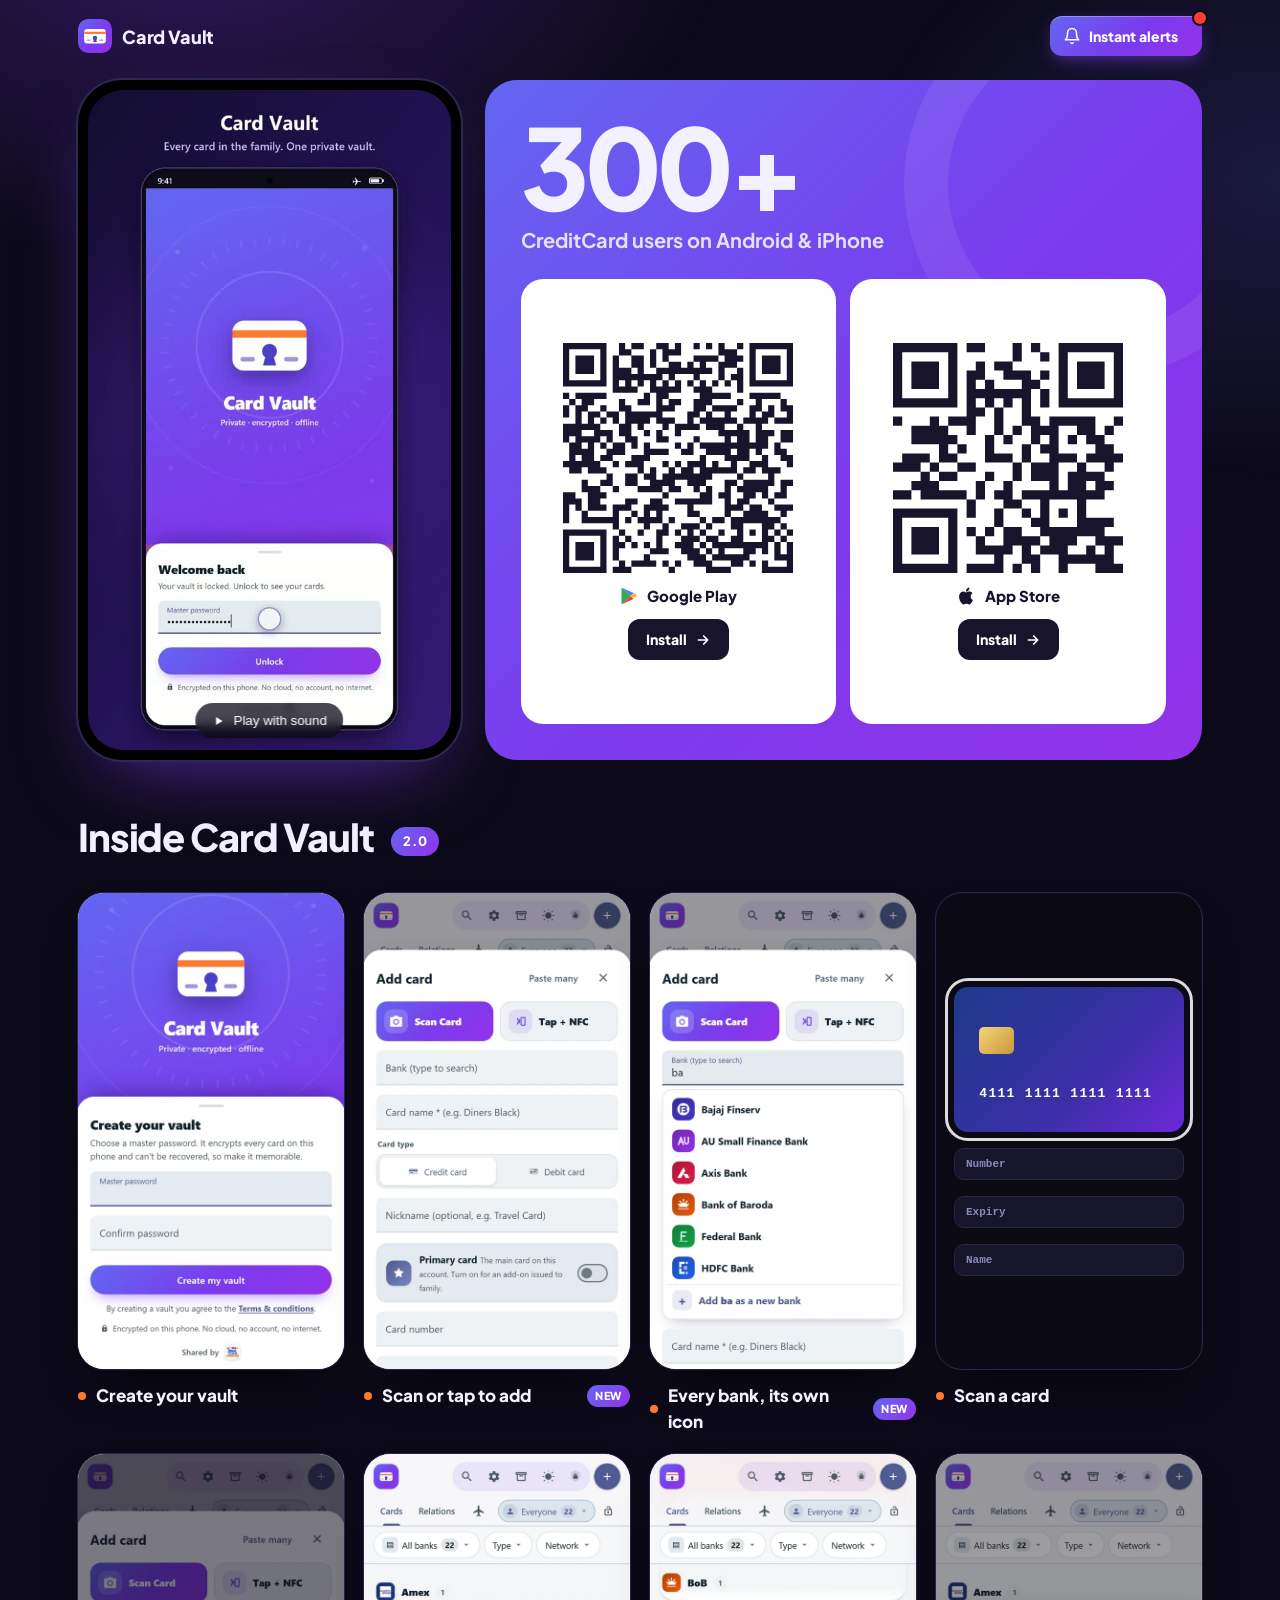
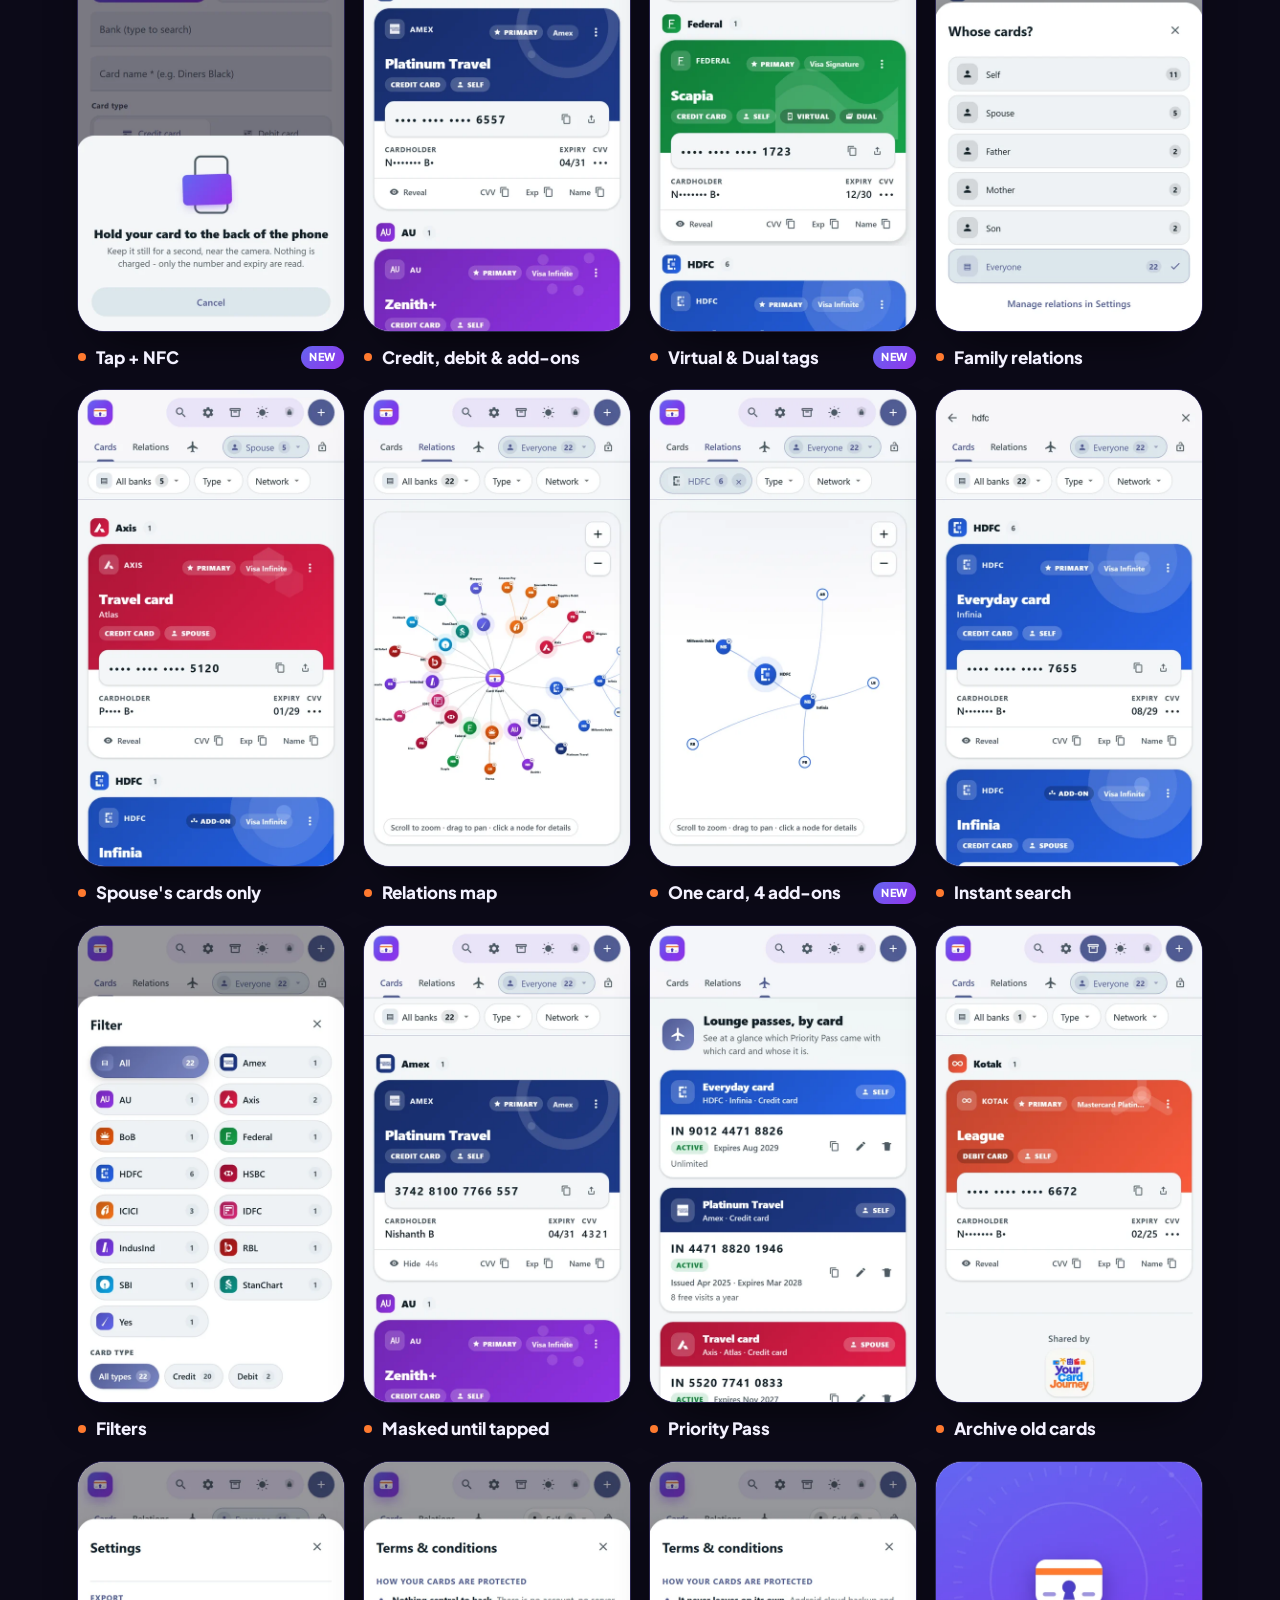
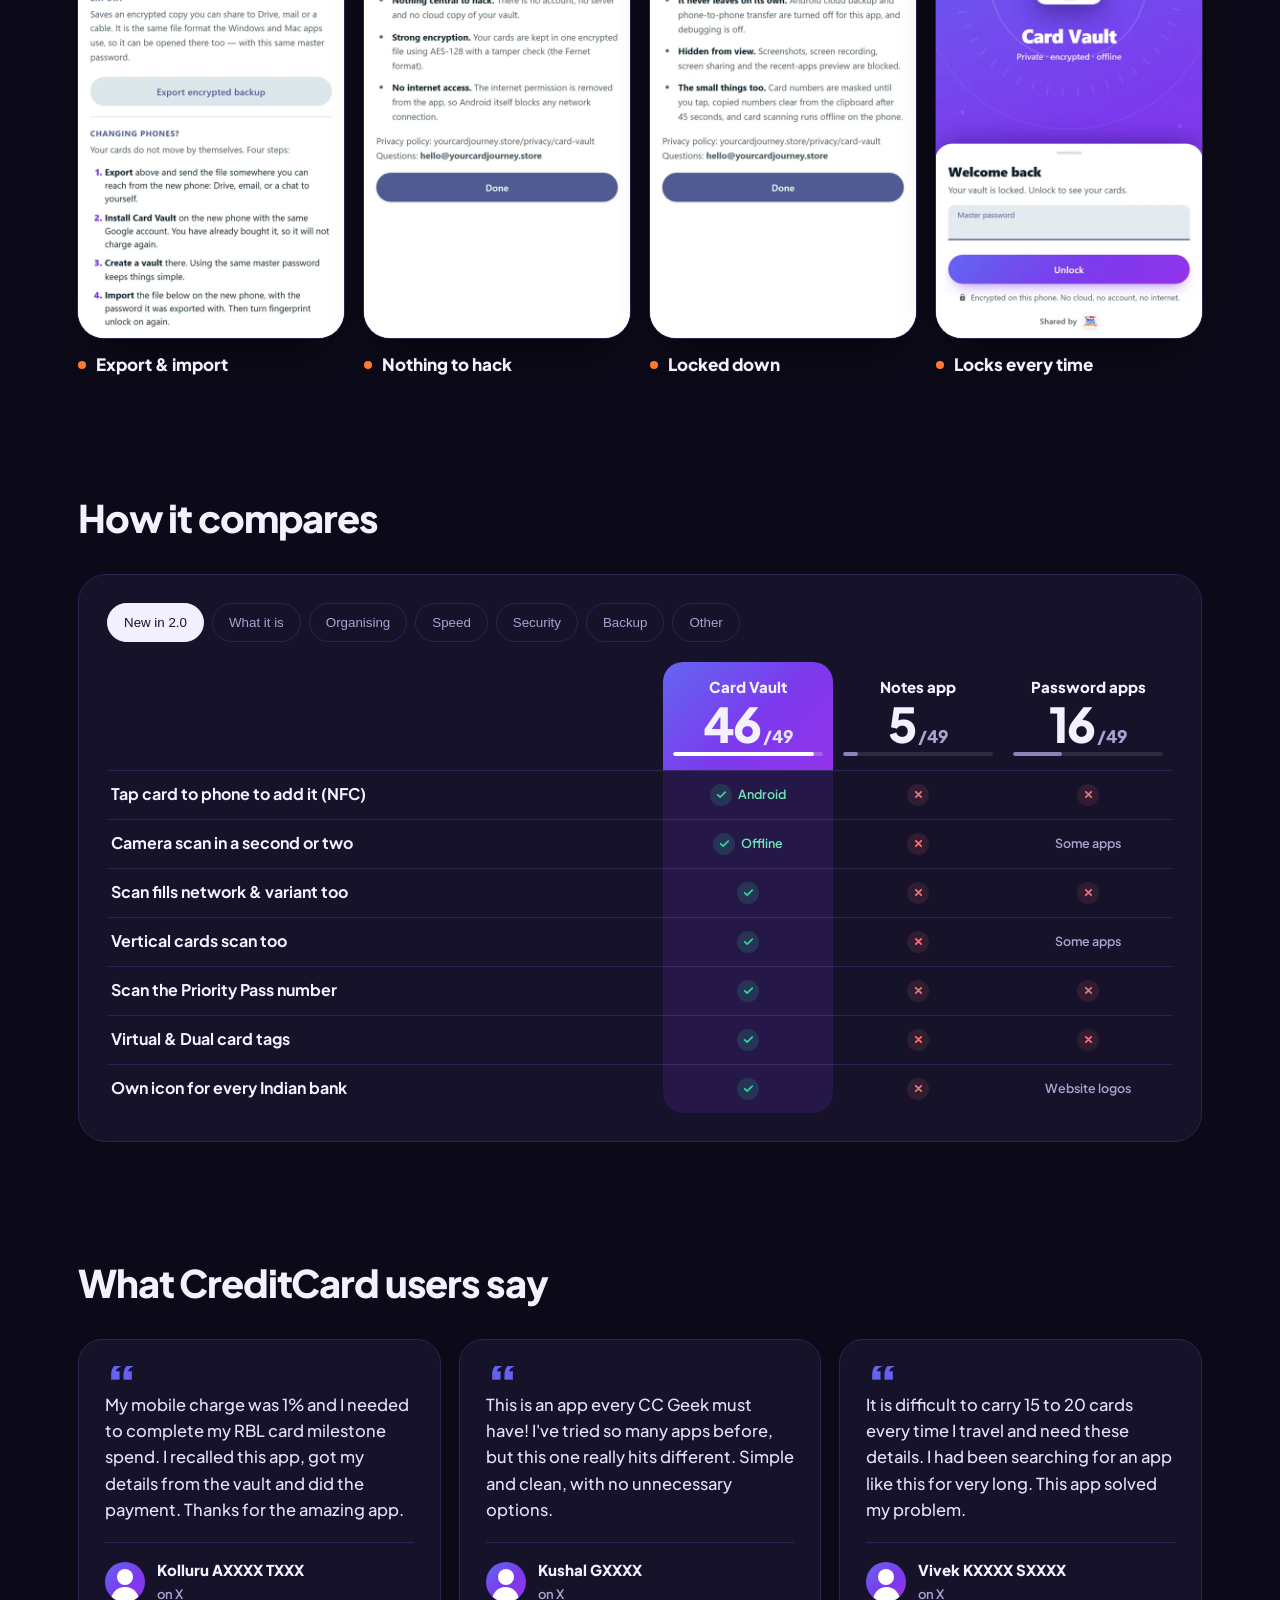
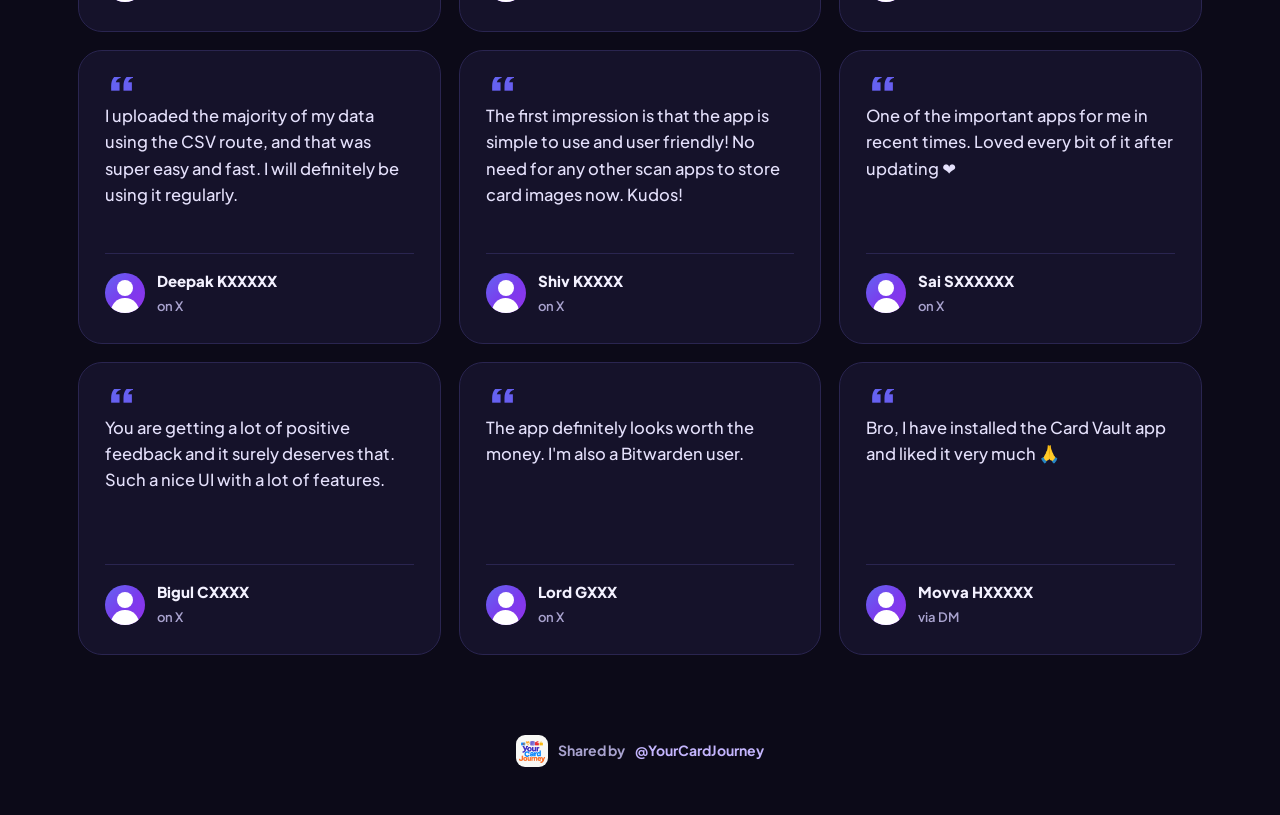
==== commit 750889cf: "How it compares: New in 2.0 tab (NFC, faster scan, network/variant, vertical cards, Priority Pass sc" ====
--- a/index.html
+++ b/index.html
@@ -273,6 +273,15 @@
 
 // Comparison. Cell: 1 = yes, 0 = no, "text" = partly, "1:text" / "0:text" = yes / no with a note
 const VS = {
+  'New in 2.0': [
+    ['Tap card to phone to add it (NFC)', '1:Android', 0, 0],
+    ['Camera scan in a second or two', '1:Offline', 0, 'Some apps'],
+    ['Scan fills network & variant too', 1, 0, 0],
+    ['Vertical cards scan too', 1, 0, 'Some apps'],
+    ['Scan the Priority Pass number', 1, 0, 0],
+    ['Virtual & Dual card tags', 1, 0, 0],
+    ['Own icon for every Indian bank', 1, 0, 'Website logos'],
+  ],
   'What it is': [
     ['Built only for credit / debit cards', 1, 0, '0:Side feature'],
     ['One place for every card you own', 1, 'Messy list', 'Mixed with passwords'],
@@ -286,6 +295,8 @@
     ['Add-on card linked to its primary', 1, 0, 0],
     ['Primary → add-on hierarchy at a glance', 1, 0, 0],
     ['Grouped by bank, in bank colours', 1, 0, 0],
+    ['Relations map of every card', 1, 0, 0],
+    ['Priority Pass linked to its card', 1, 'Type it yourself', 0],
     ['Filter by bank / network / member', 1, 0, 'Basic folders'],
     ['Card network shown (Visa, RuPay, Amex…)', 1, 'Type it yourself', 'Partly'],
     ['Card variant name (Infinia, Magnus…)', 1, 'Type it yourself', 0],
@@ -298,7 +309,6 @@
   'Speed': [
     ['2-second grab: number, expiry, CVV', 1, 'Scroll + select', 'Several taps'],
     ['One-tap copy of each field', 1, 0, 1],
-    ['Scan a card with the camera', '1:Offline', 0, 'Some apps'],
     ['Import cards in bulk', 1, 0, 'CSV import'],
     ['Browser autofill at checkout', 0, 0, '1:Main strength'],
   ],
@@ -358,7 +368,7 @@
   };
   tabs.innerHTML = Object.keys(VS).map(k => `<button type="button" role="tab">${k}</button>`).join('');
   tabs.addEventListener('click', e => { if (e.target.matches('button')) show(e.target.textContent); });
-  show('What it is');
+  show('New in 2.0');
 
   new IntersectionObserver((es, o) => { if (es[0].isIntersecting) { vs.classList.add('seen'); o.disconnect(); } }, {threshold: .3}).observe(vs);
 })();
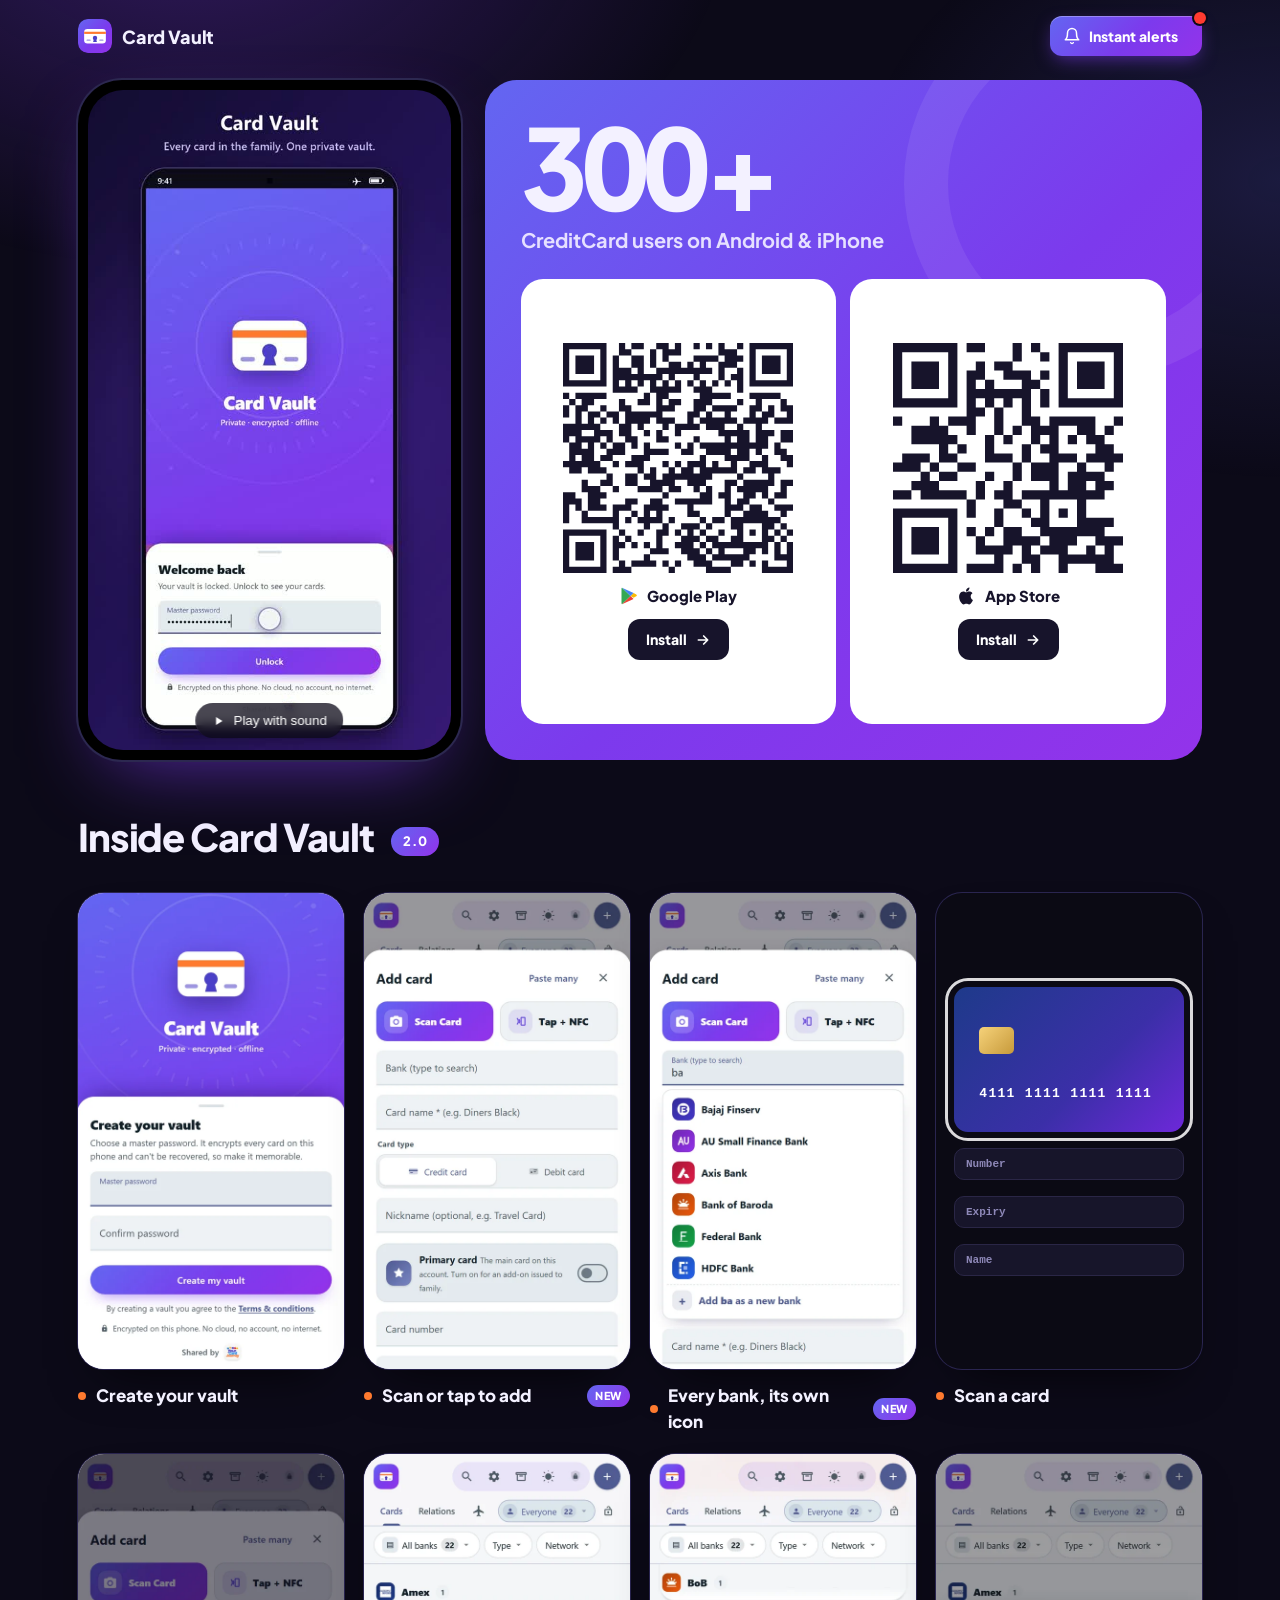
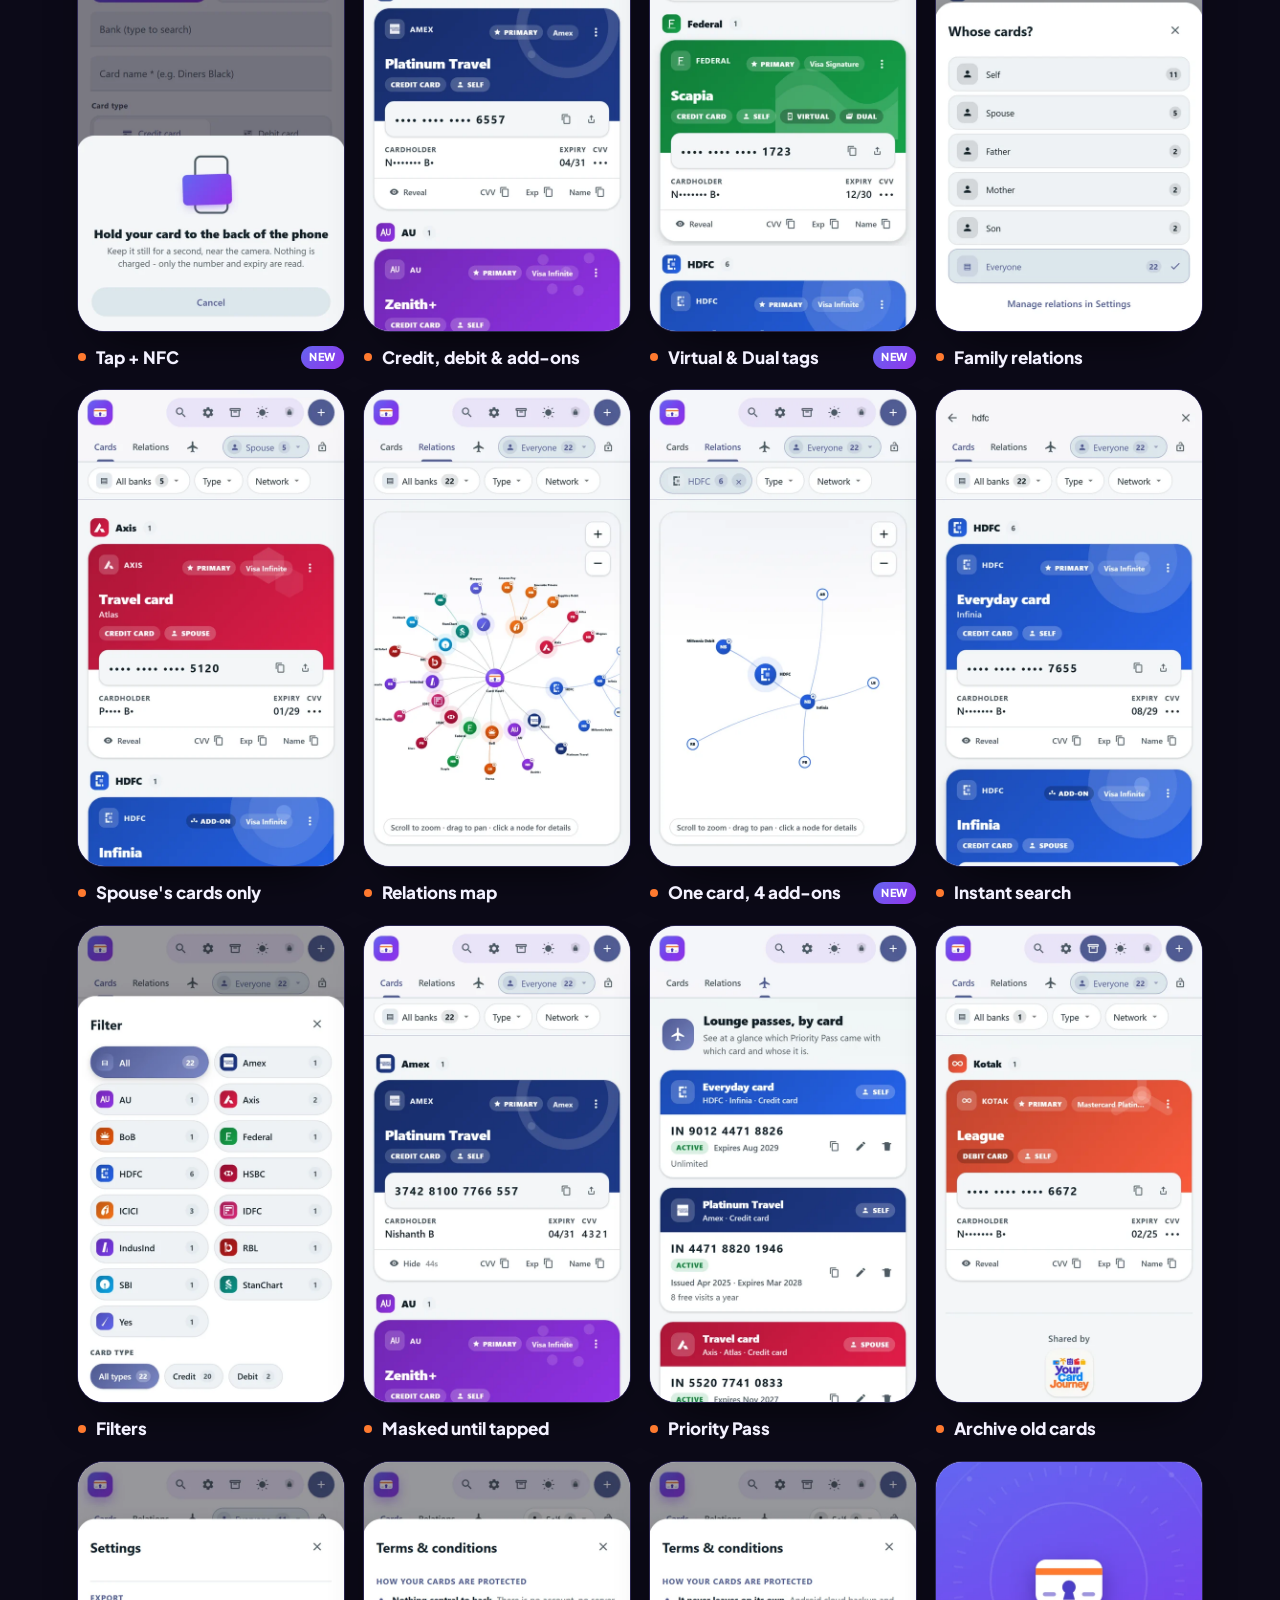
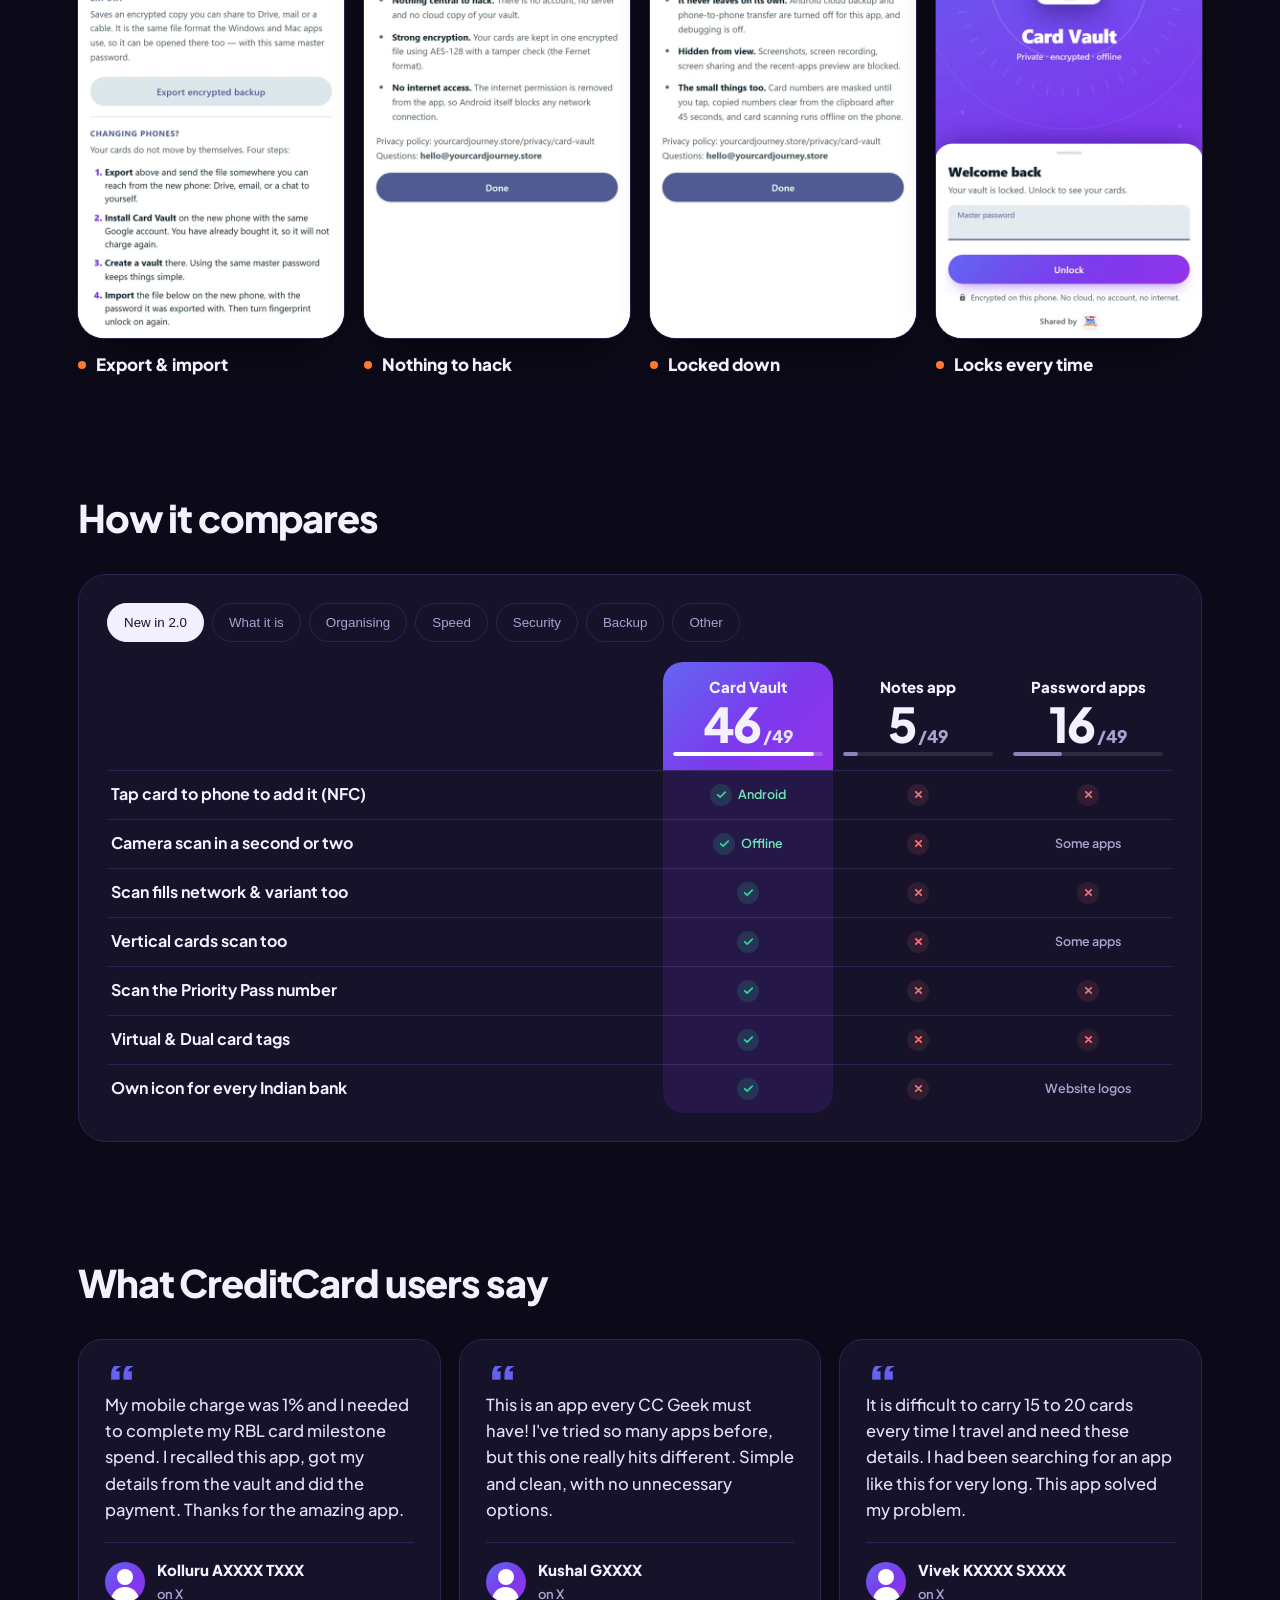
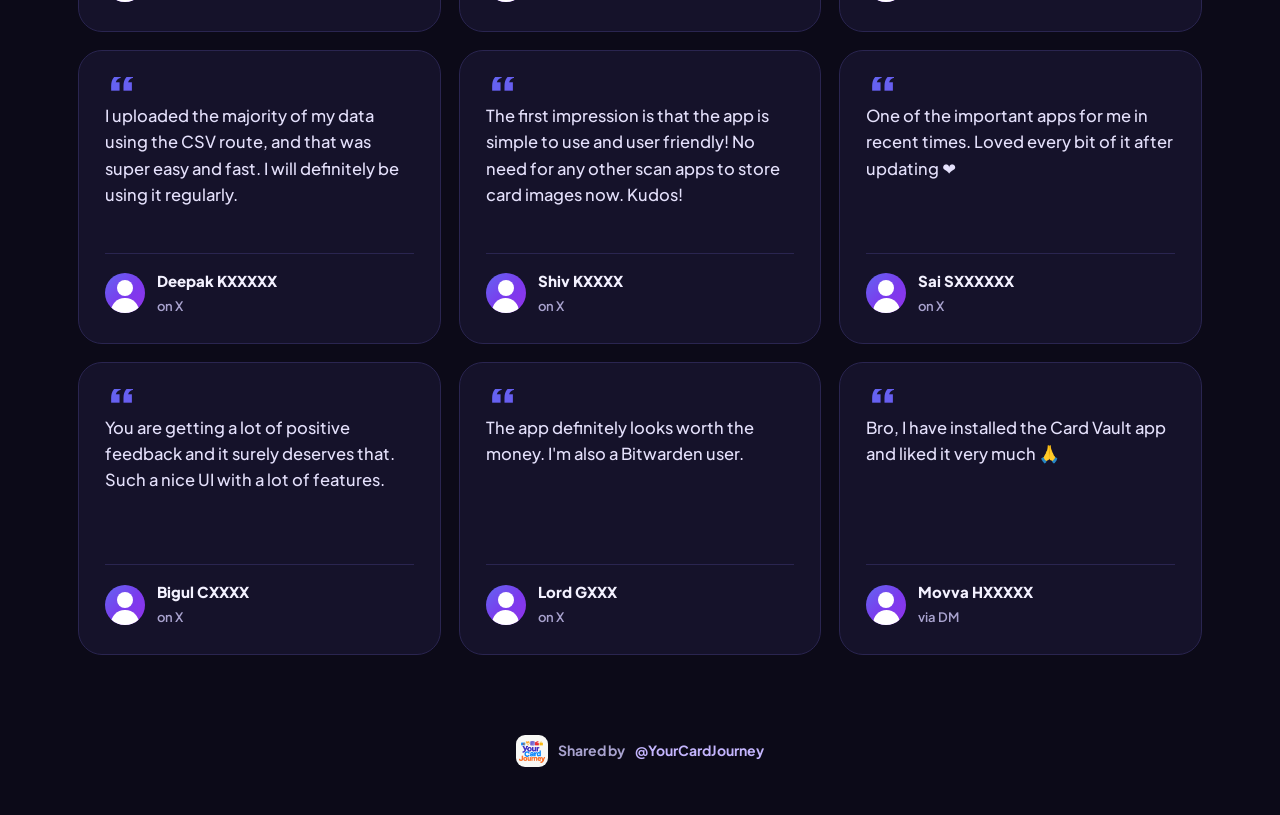
==== commit e3514120: "Count the 300+ users stat up from 0 on page open Co-Authored-By: Claude Opus 5.5 <noreply@anthropic." ====
--- a/index.html
+++ b/index.html
@@ -74,7 +74,7 @@
 .stores{display:flex;flex-direction:column;border-radius:32px;background:var(--grad);padding:clamp(20px,3vw,36px);position:relative;overflow:hidden}
 .stores::after{content:"";position:absolute;right:-90px;top:-90px;width:300px;height:300px;border-radius:50%;border:44px solid rgba(255,255,255,.07)}
 .big{position:relative;z-index:1}
-.big .n{font-size:clamp(64px,9vw,112px);font-weight:800;line-height:.9;letter-spacing:-.05em}
+.big .n{font-size:clamp(64px,9vw,112px);font-weight:800;font-variant-numeric:tabular-nums;line-height:.9;letter-spacing:-.05em}
 .big .l{font-size:clamp(16px,1.7vw,20px);font-weight:700;color:#e6e0ff;margin-top:8px}
 .qrs{position:relative;z-index:1;display:grid;grid-template-columns:1fr 1fr;gap:14px;margin-top:auto;padding-top:24px}
 .qr{background:#fff;color:#17142b;border-radius:22px;padding:clamp(12px,1.6vw,18px);text-decoration:none;display:flex;flex-direction:column;align-items:center;gap:12px;transition:transform .15s}
@@ -189,7 +189,7 @@
     </div>
 
     <div class="stores">
-      <div class="big"><div class="n">300+</div><div class="l">CreditCard users on Android &amp; iPhone</div></div>
+      <div class="big"><div class="n" id="users" data-to="300">300+</div><div class="l">CreditCard users on Android &amp; iPhone</div></div>
       <div class="qrs">
         <a class="qr" href="https://play.google.com/store/apps/details?id=com.yourcardjourney.cardvault" target="_blank" rel="noopener">
           <img src="assets/qr-android.svg" alt="QR code for Google Play">
@@ -372,6 +372,22 @@
 
   new IntersectionObserver((es, o) => { if (es[0].isIntersecting) { vs.classList.add('seen'); o.disconnect(); } }, {threshold: .3}).observe(vs);
 })();
+// count the users stat up from 0 when the page opens
+(() => {
+  const n = document.getElementById('users'), to = +n.dataset.to, dur = 1400;
+  if (matchMedia('(prefers-reduced-motion: reduce)').matches) return;
+  n.textContent = '0+';
+  const run = () => {
+    const t0 = performance.now();
+    const tick = t => {
+      const p = Math.min((t - t0) / dur, 1);
+      n.textContent = Math.round(to * (1 - Math.pow(1 - p, 3))) + '+';
+      if (p < 1) requestAnimationFrame(tick);
+    };
+    requestAnimationFrame(tick);
+  };
+  new IntersectionObserver((es, o) => { if (es[0].isIntersecting) { run(); o.disconnect(); } }, {threshold: .4}).observe(n);
+})();
 </script>
 </body>
 </html>
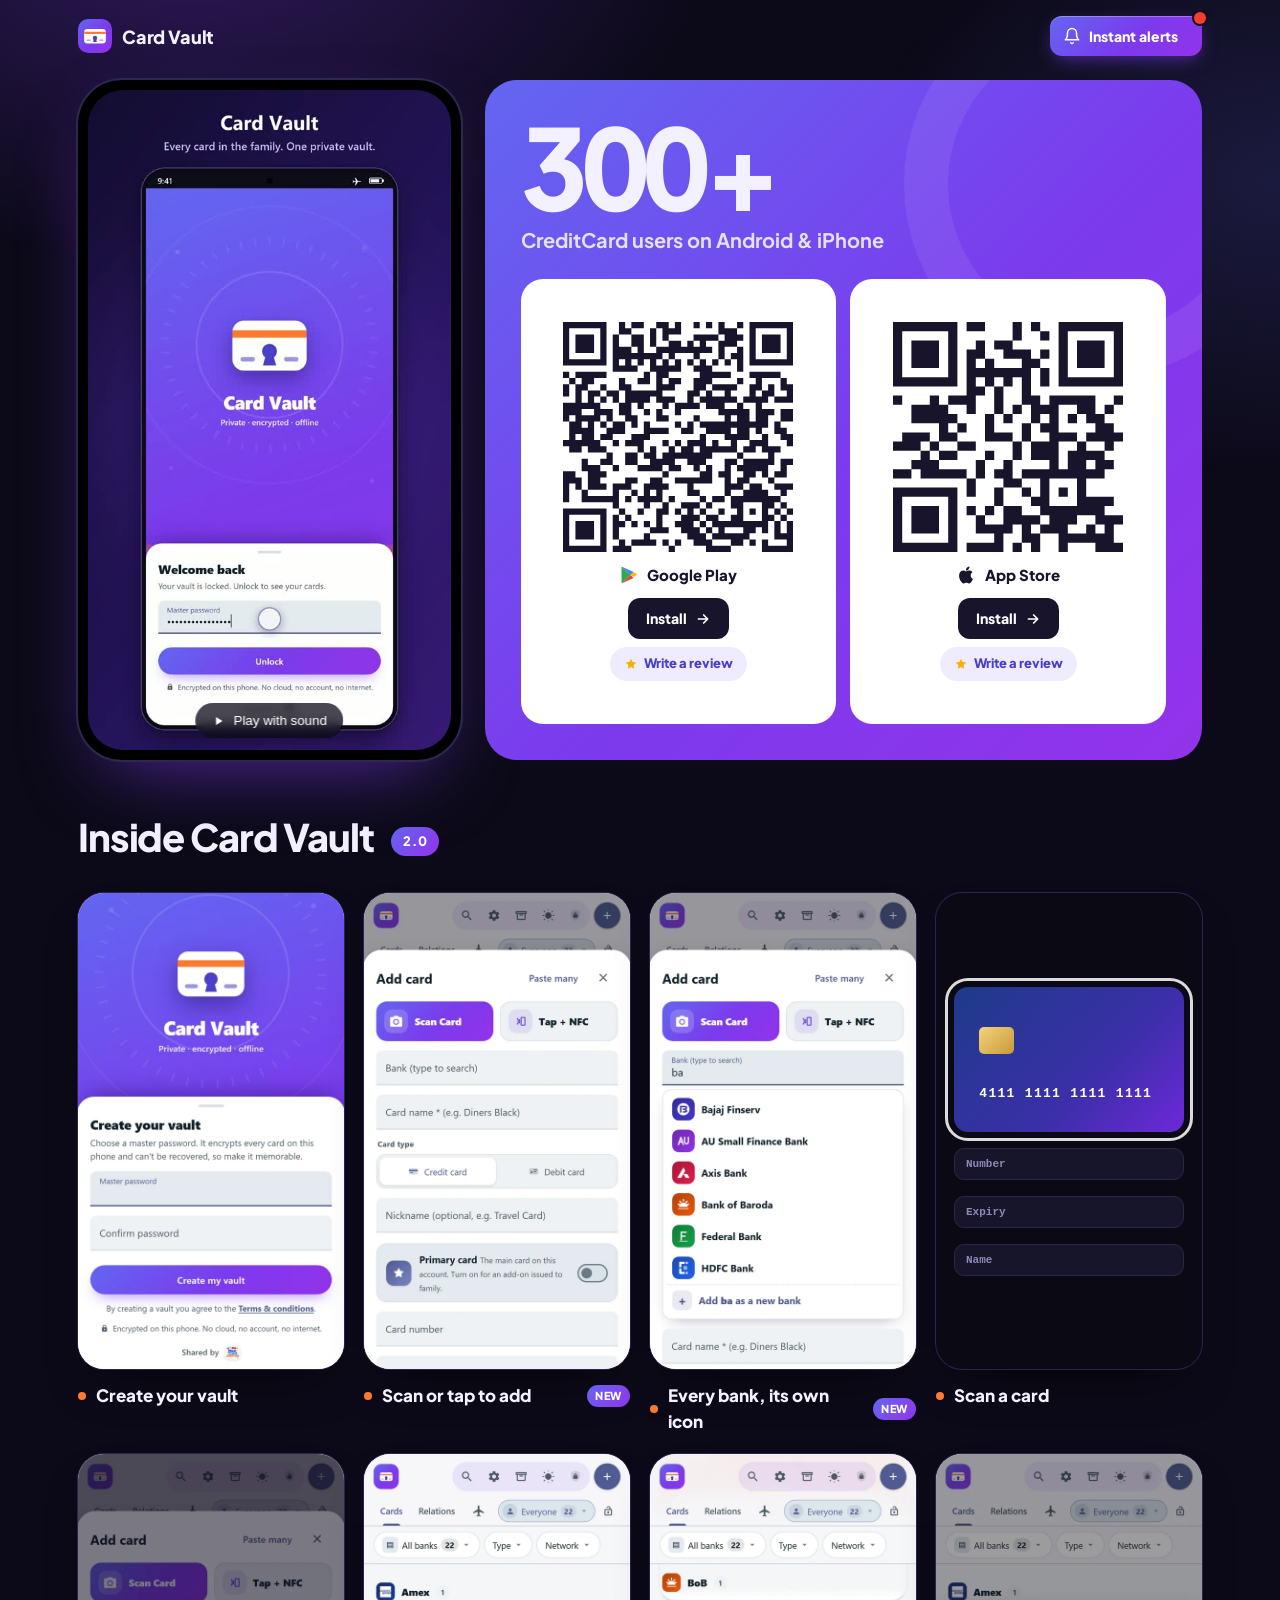
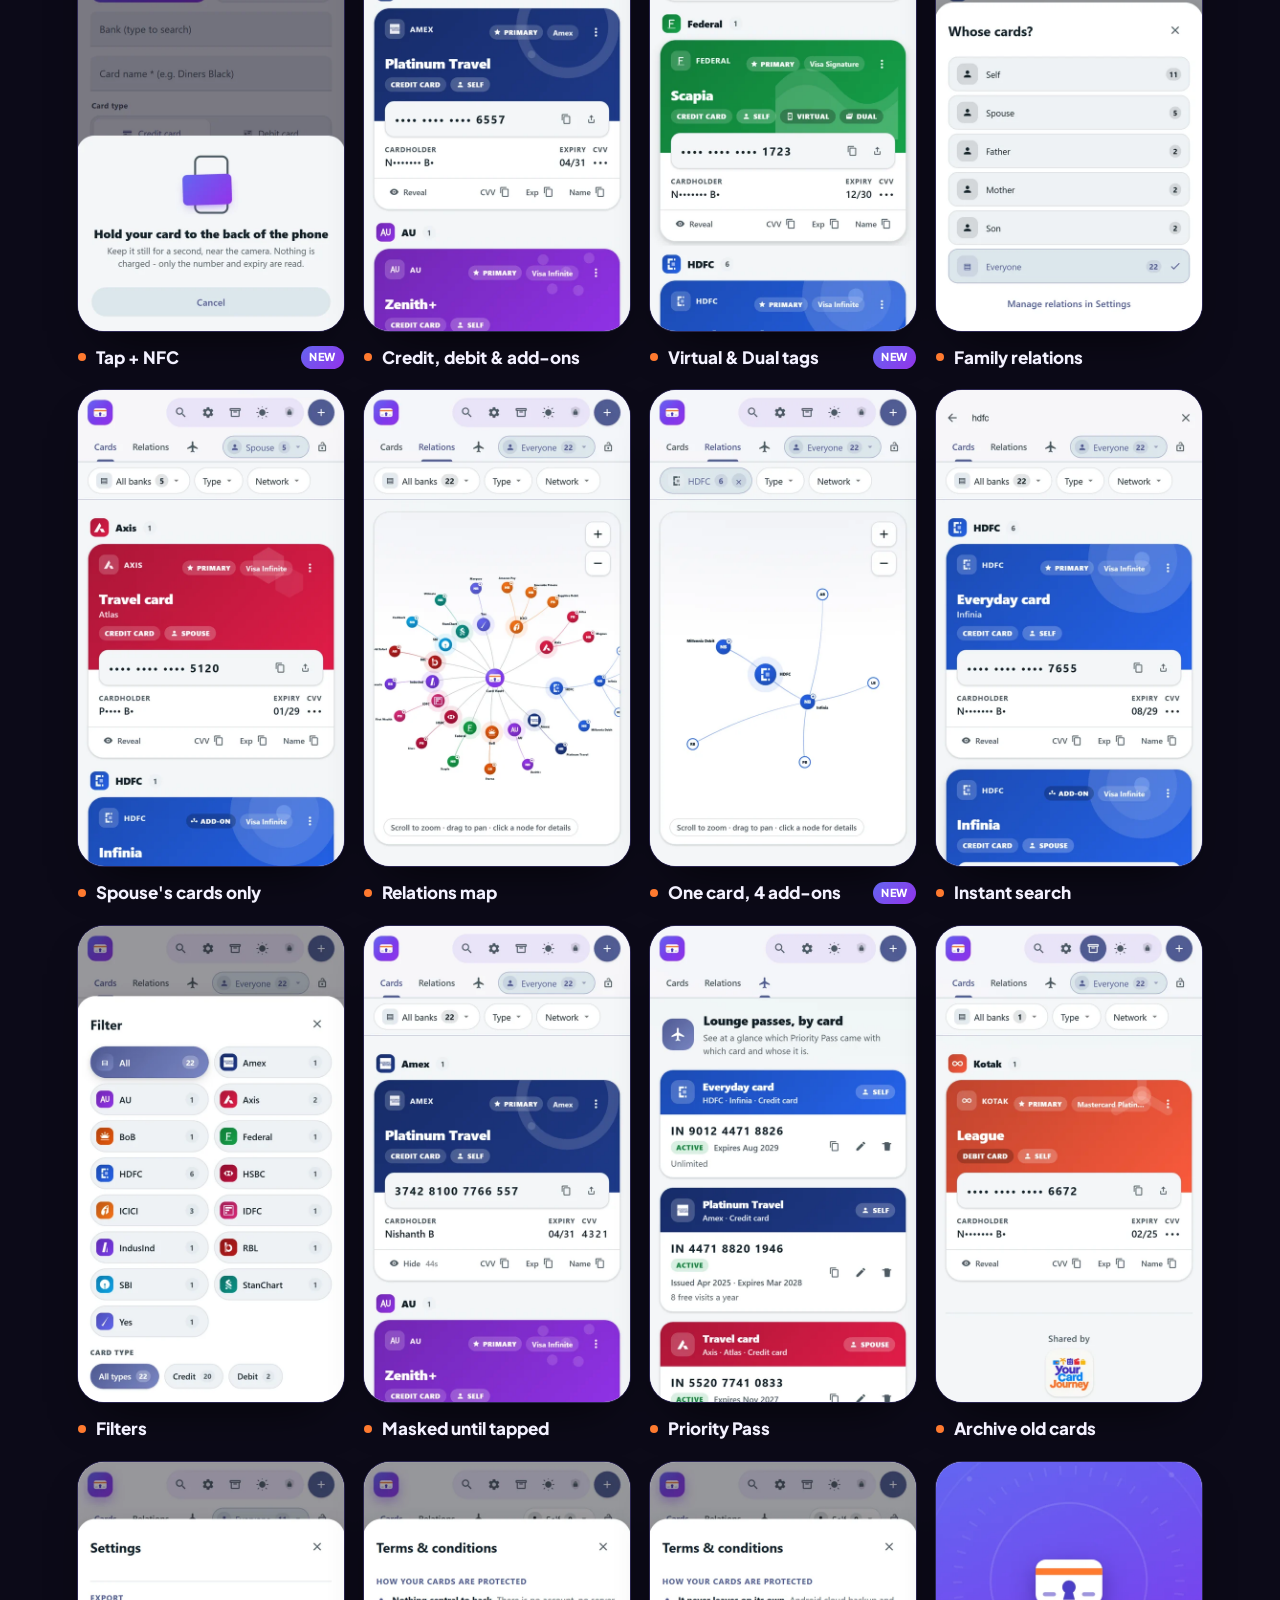
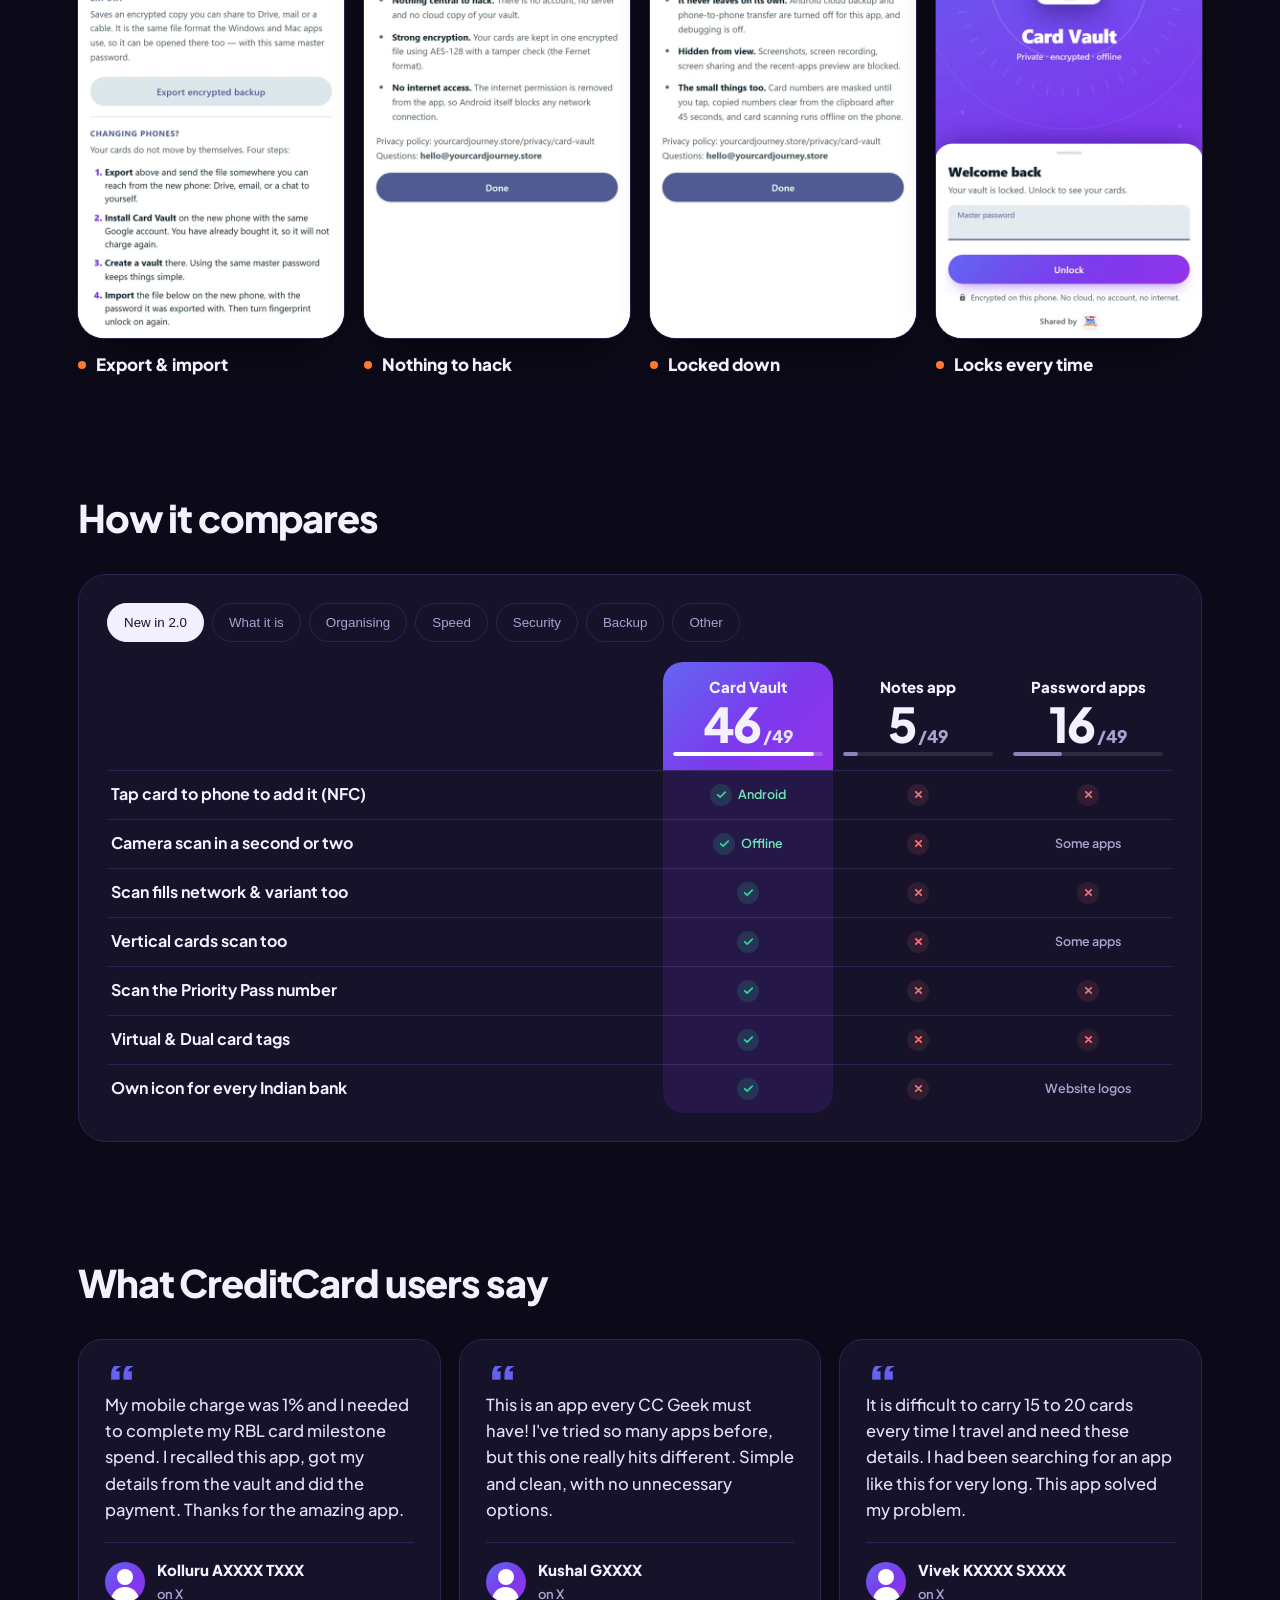
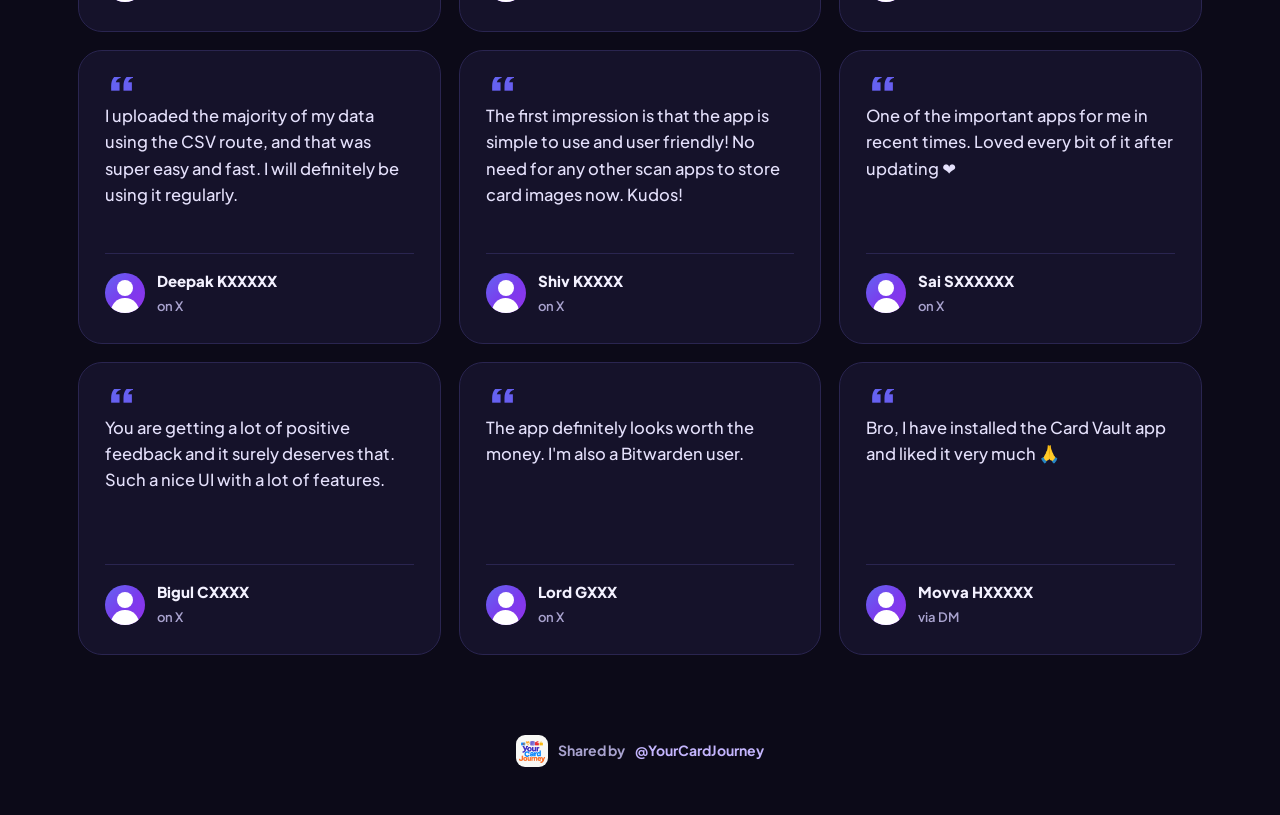
==== commit 21e77a57: "Add Write a review pill to the Play and App Store cards Co-Authored-By: Claude Opus 5.5 <noreply@ant" ====
--- a/index.html
+++ b/index.html
@@ -82,14 +82,19 @@
 .qr img{width:100%;max-width:240px;aspect-ratio:1;image-rendering:pixelated}
 .qr span{display:flex;align-items:center;gap:8px;font-weight:800;font-size:15px}
 .qr svg{width:20px;height:20px}
-.qr .install{display:inline-flex;align-items:center;gap:8px;background:#17142b;color:#fff;font-weight:800;font-size:14px;padding:10px 18px;border-radius:12px;transition:background .15s}
+.qr .install{text-decoration:none;display:inline-flex;align-items:center;gap:8px;background:#17142b;color:#fff;font-weight:800;font-size:14px;padding:10px 18px;border-radius:12px;transition:background .15s}
 .qr:hover .install{background:#4b3fc8}
 .qr .install .arr{width:16px;height:16px}
+.qr{position:relative}
+.qr .install::after{content:"";position:absolute;inset:0;border-radius:22px}
+.qr .review{position:relative;z-index:1;display:inline-flex;align-items:center;gap:6px;margin-top:-4px;color:#4b3fc8;background:#efecff;font-weight:800;font-size:13px;padding:7px 14px;border-radius:999px;text-decoration:none;transition:background .15s,color .15s}
+.qr .review:hover{background:#4b3fc8;color:#fff}
+.qr .review svg{width:14px;height:14px}
 /* laptop: QR size follows the panel height so both codes and labels always fit */
 @media(min-width:900px){
   .qrs{flex:1;min-height:0}
   .qr{justify-content:center;min-height:0}
-  .qr img{width:auto;height:clamp(110px,calc(var(--hero-h) - 410px),230px)}
+  .qr img{width:auto;height:clamp(110px,calc(var(--hero-h) - 450px),230px)}
 }
 
 /* features */
@@ -191,16 +196,18 @@
     <div class="stores">
       <div class="big"><div class="n" id="users" data-to="300">300+</div><div class="l">CreditCard users on Android &amp; iPhone</div></div>
       <div class="qrs">
-        <a class="qr" href="https://play.google.com/store/apps/details?id=com.yourcardjourney.cardvault" target="_blank" rel="noopener">
+        <div class="qr">
           <img src="assets/qr-android.svg" alt="QR code for Google Play">
           <span><svg viewBox="0 0 24 24"><path fill="#34a853" d="M3.6 2.2 13.8 12 3.6 21.8c-.4-.2-.6-.6-.6-1.1V3.3c0-.5.2-.9.6-1.1Z"/><path fill="#fbbc04" d="m17.5 8.3 3.2 1.8c.9.5.9 1.8 0 2.3l-3.2 1.8-3.7-2.2Z"/><path fill="#4285f4" d="M13.8 12 3.6 2.2 17.5 8.3Z"/><path fill="#ea4335" d="M13.8 12 17.5 15.7 3.6 21.8Z"/></svg>Google Play</span>
-          <span class="install">Install<svg class="arr" viewBox="0 0 24 24" fill="none" stroke="currentColor" stroke-width="2.5" stroke-linecap="round" stroke-linejoin="round"><path d="M5 12h14M13 6l6 6-6 6"/></svg></span>
-        </a>
-        <a class="qr" href="https://apple.co/4i124EY" target="_blank" rel="noopener">
+          <a class="install" href="https://play.google.com/store/apps/details?id=com.yourcardjourney.cardvault" target="_blank" rel="noopener">Install<svg class="arr" viewBox="0 0 24 24" fill="none" stroke="currentColor" stroke-width="2.5" stroke-linecap="round" stroke-linejoin="round"><path d="M5 12h14M13 6l6 6-6 6"/></svg></a>
+          <a class="review" href="https://play.google.com/store/apps/details?id=com.yourcardjourney.cardvault&amp;showAllReviews=true" target="_blank" rel="noopener"><svg viewBox="0 0 24 24" fill="#f5b301"><path d="m12 2.8 2.8 5.7 6.3.9-4.6 4.4 1.1 6.2L12 17.1 6.4 20l1.1-6.2L2.9 9.4l6.3-.9Z"/></svg>Write a review</a>
+        </div>
+        <div class="qr">
           <img src="assets/qr-ios.svg" alt="QR code for the App Store">
           <span><svg viewBox="0 0 24 24" fill="#17142b"><path d="M16.4 12.6c0-2.6 2.1-3.8 2.2-3.9-1.2-1.8-3.1-2-3.7-2-1.6-.2-3.1.9-3.9.9-.8 0-2-.9-3.4-.9-1.7 0-3.3 1-4.2 2.6-1.8 3.1-.5 7.7 1.3 10.2.9 1.2 1.9 2.6 3.2 2.6 1.3-.1 1.8-.8 3.3-.8s2 .8 3.4.8 2.2-1.3 3.1-2.5c1-1.4 1.4-2.8 1.4-2.9-.1 0-2.7-1-2.7-4.1ZM13.9 5c.7-.9 1.2-2 1-3.2-1 0-2.3.7-3 1.6-.7.8-1.3 2-1.1 3.1 1.2.1 2.4-.6 3.1-1.5Z"/></svg>App Store</span>
-          <span class="install">Install<svg class="arr" viewBox="0 0 24 24" fill="none" stroke="currentColor" stroke-width="2.5" stroke-linecap="round" stroke-linejoin="round"><path d="M5 12h14M13 6l6 6-6 6"/></svg></span>
-        </a>
+          <a class="install" href="https://apple.co/4i124EY" target="_blank" rel="noopener">Install<svg class="arr" viewBox="0 0 24 24" fill="none" stroke="currentColor" stroke-width="2.5" stroke-linecap="round" stroke-linejoin="round"><path d="M5 12h14M13 6l6 6-6 6"/></svg></a>
+          <a class="review" href="https://apps.apple.com/app/id6819590183?action=write-review" target="_blank" rel="noopener"><svg viewBox="0 0 24 24" fill="#f5b301"><path d="m12 2.8 2.8 5.7 6.3.9-4.6 4.4 1.1 6.2L12 17.1 6.4 20l1.1-6.2L2.9 9.4l6.3-.9Z"/></svg>Write a review</a>
+        </div>
       </div>
     </div>
   </div>
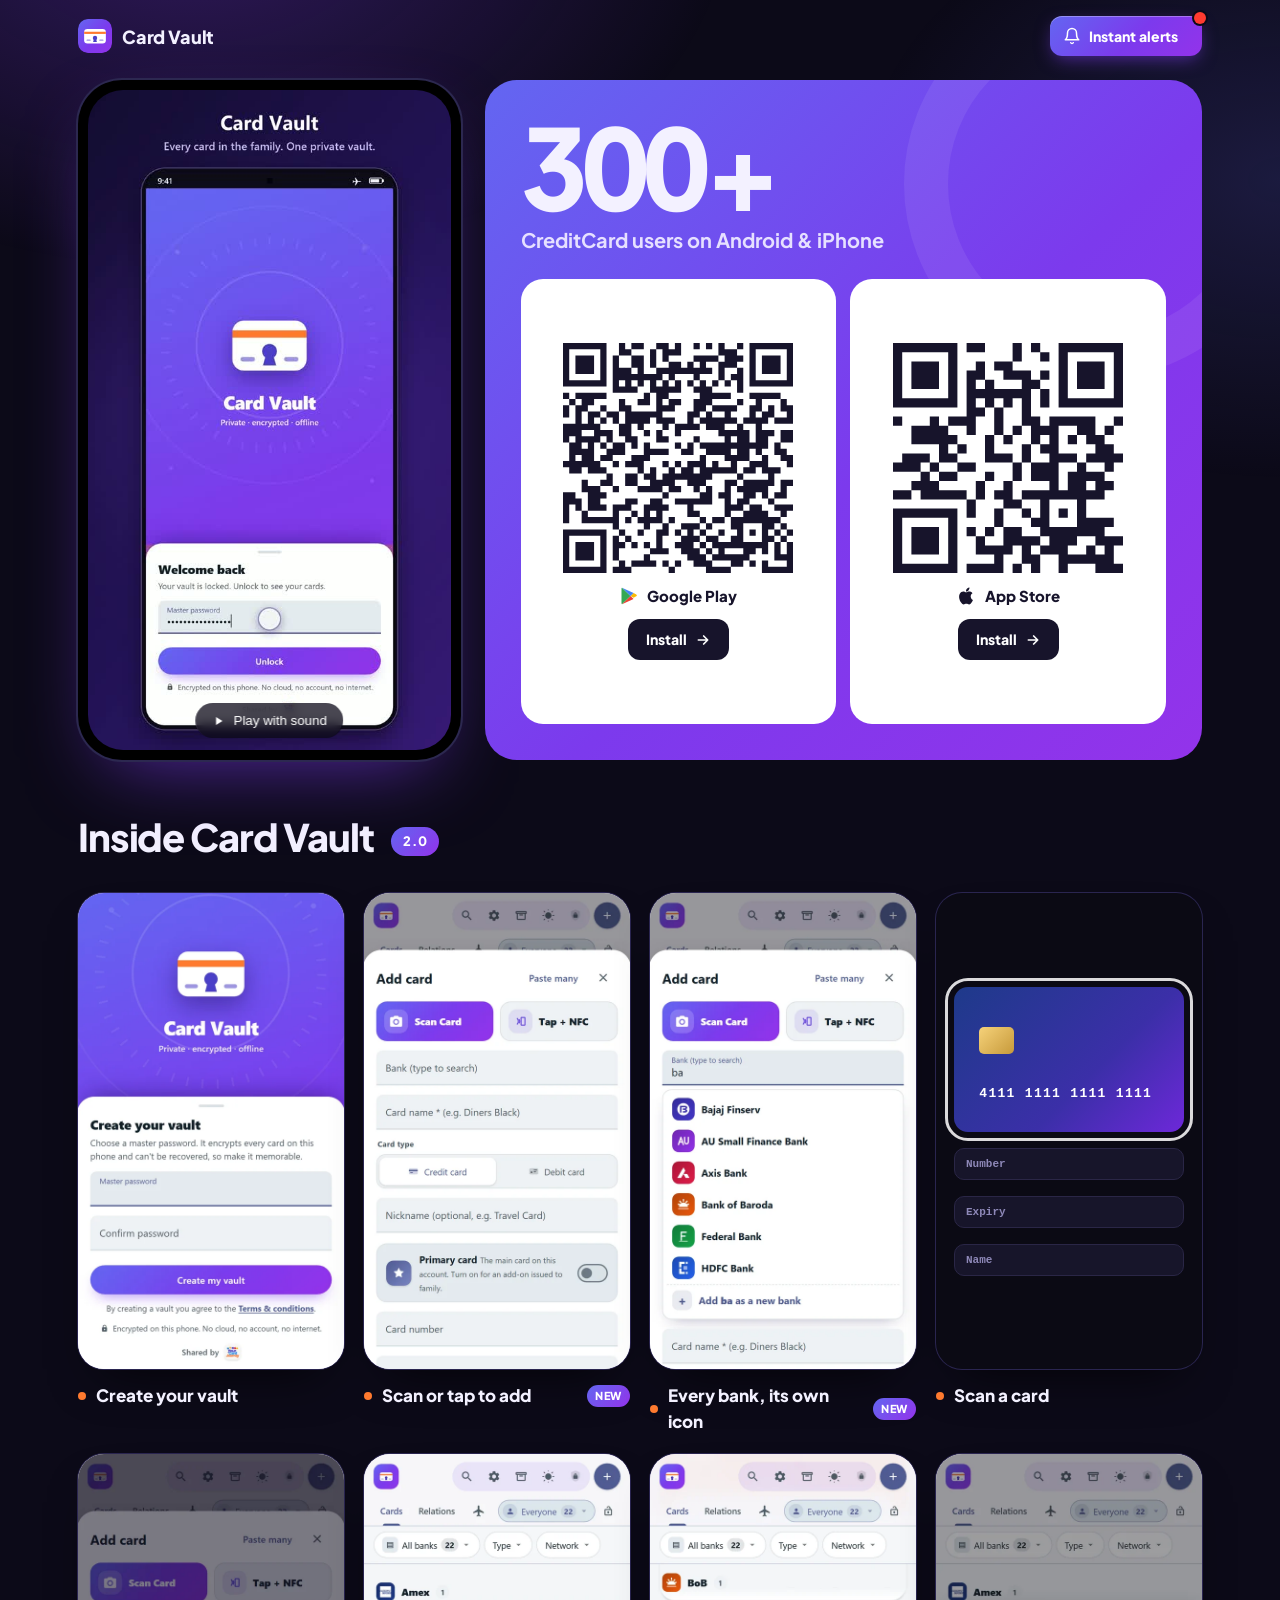
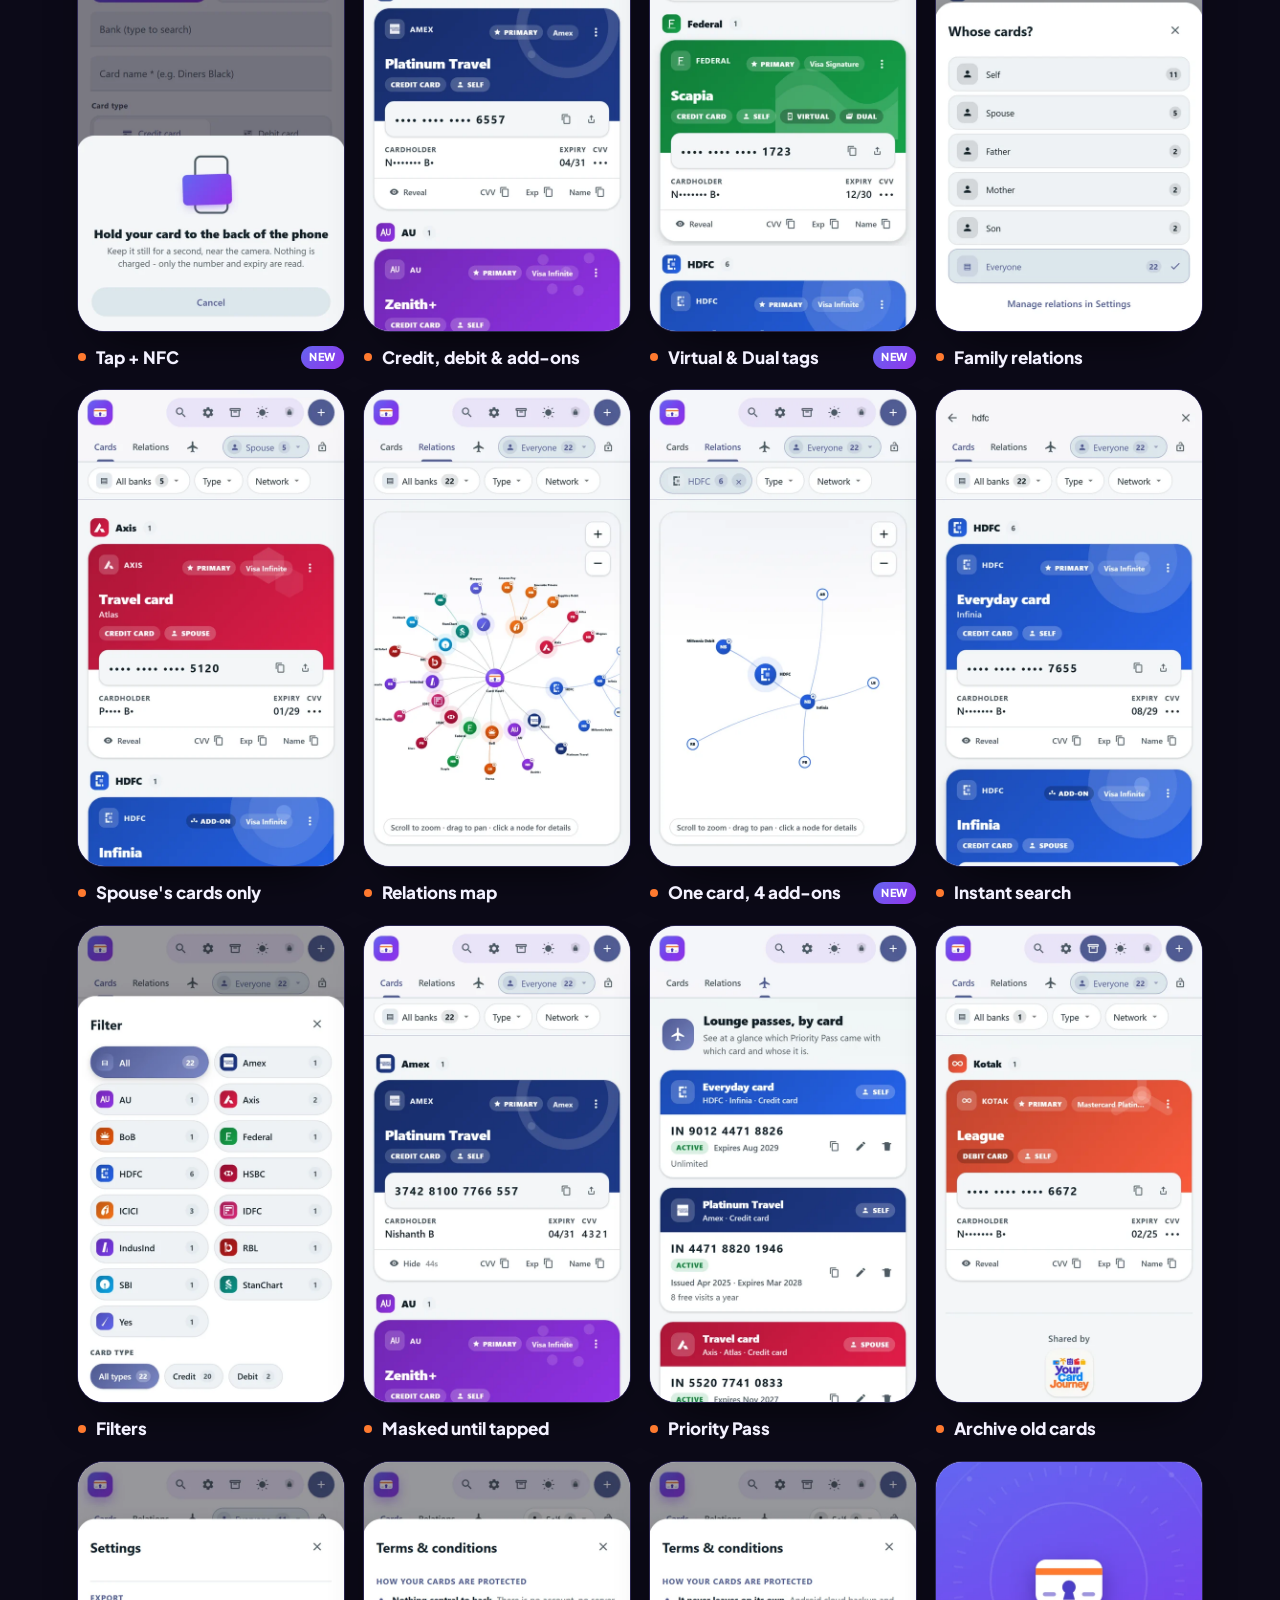
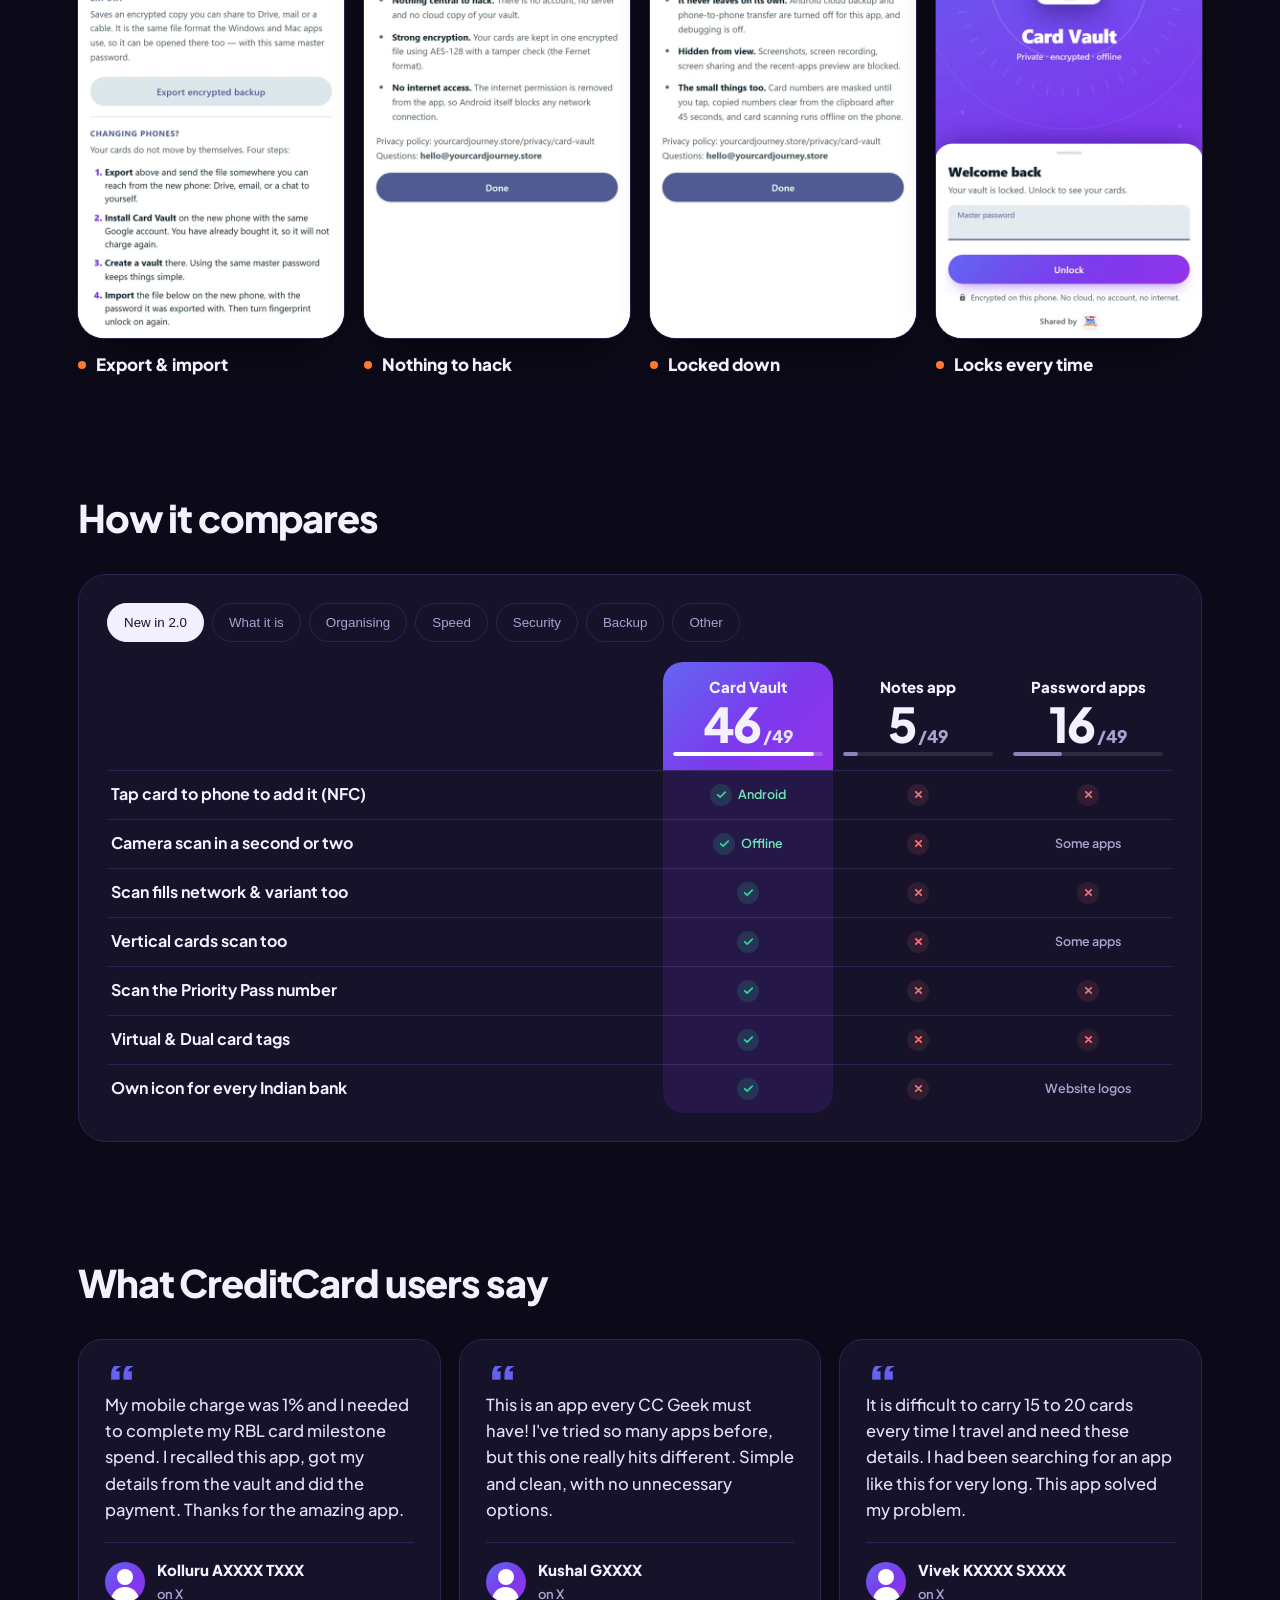
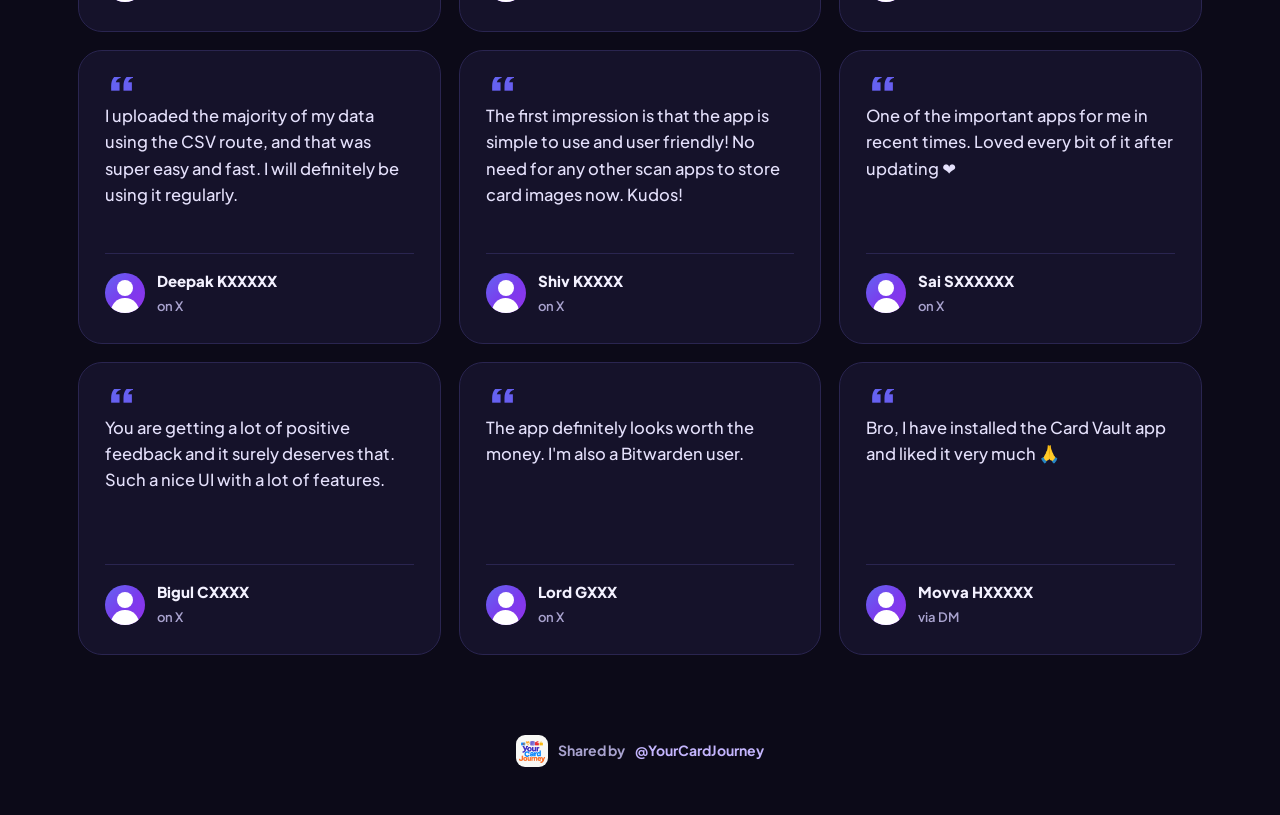
==== commit 868d54e0: "Remove Write a review pill from the store cards Co-Authored-By: Claude Opus 5.5 <noreply@anthropic.c" ====
--- a/index.html
+++ b/index.html
@@ -82,19 +82,14 @@
 .qr img{width:100%;max-width:240px;aspect-ratio:1;image-rendering:pixelated}
 .qr span{display:flex;align-items:center;gap:8px;font-weight:800;font-size:15px}
 .qr svg{width:20px;height:20px}
-.qr .install{text-decoration:none;display:inline-flex;align-items:center;gap:8px;background:#17142b;color:#fff;font-weight:800;font-size:14px;padding:10px 18px;border-radius:12px;transition:background .15s}
+.qr .install{display:inline-flex;align-items:center;gap:8px;background:#17142b;color:#fff;font-weight:800;font-size:14px;padding:10px 18px;border-radius:12px;transition:background .15s}
 .qr:hover .install{background:#4b3fc8}
 .qr .install .arr{width:16px;height:16px}
-.qr{position:relative}
-.qr .install::after{content:"";position:absolute;inset:0;border-radius:22px}
-.qr .review{position:relative;z-index:1;display:inline-flex;align-items:center;gap:6px;margin-top:-4px;color:#4b3fc8;background:#efecff;font-weight:800;font-size:13px;padding:7px 14px;border-radius:999px;text-decoration:none;transition:background .15s,color .15s}
-.qr .review:hover{background:#4b3fc8;color:#fff}
-.qr .review svg{width:14px;height:14px}
 /* laptop: QR size follows the panel height so both codes and labels always fit */
 @media(min-width:900px){
   .qrs{flex:1;min-height:0}
   .qr{justify-content:center;min-height:0}
-  .qr img{width:auto;height:clamp(110px,calc(var(--hero-h) - 450px),230px)}
+  .qr img{width:auto;height:clamp(110px,calc(var(--hero-h) - 410px),230px)}
 }
 
 /* features */
@@ -196,18 +191,16 @@
     <div class="stores">
       <div class="big"><div class="n" id="users" data-to="300">300+</div><div class="l">CreditCard users on Android &amp; iPhone</div></div>
       <div class="qrs">
-        <div class="qr">
+        <a class="qr" href="https://play.google.com/store/apps/details?id=com.yourcardjourney.cardvault" target="_blank" rel="noopener">
           <img src="assets/qr-android.svg" alt="QR code for Google Play">
           <span><svg viewBox="0 0 24 24"><path fill="#34a853" d="M3.6 2.2 13.8 12 3.6 21.8c-.4-.2-.6-.6-.6-1.1V3.3c0-.5.2-.9.6-1.1Z"/><path fill="#fbbc04" d="m17.5 8.3 3.2 1.8c.9.5.9 1.8 0 2.3l-3.2 1.8-3.7-2.2Z"/><path fill="#4285f4" d="M13.8 12 3.6 2.2 17.5 8.3Z"/><path fill="#ea4335" d="M13.8 12 17.5 15.7 3.6 21.8Z"/></svg>Google Play</span>
-          <a class="install" href="https://play.google.com/store/apps/details?id=com.yourcardjourney.cardvault" target="_blank" rel="noopener">Install<svg class="arr" viewBox="0 0 24 24" fill="none" stroke="currentColor" stroke-width="2.5" stroke-linecap="round" stroke-linejoin="round"><path d="M5 12h14M13 6l6 6-6 6"/></svg></a>
-          <a class="review" href="https://play.google.com/store/apps/details?id=com.yourcardjourney.cardvault&amp;showAllReviews=true" target="_blank" rel="noopener"><svg viewBox="0 0 24 24" fill="#f5b301"><path d="m12 2.8 2.8 5.7 6.3.9-4.6 4.4 1.1 6.2L12 17.1 6.4 20l1.1-6.2L2.9 9.4l6.3-.9Z"/></svg>Write a review</a>
-        </div>
-        <div class="qr">
+          <span class="install">Install<svg class="arr" viewBox="0 0 24 24" fill="none" stroke="currentColor" stroke-width="2.5" stroke-linecap="round" stroke-linejoin="round"><path d="M5 12h14M13 6l6 6-6 6"/></svg></span>
+        </a>
+        <a class="qr" href="https://apple.co/4i124EY" target="_blank" rel="noopener">
           <img src="assets/qr-ios.svg" alt="QR code for the App Store">
           <span><svg viewBox="0 0 24 24" fill="#17142b"><path d="M16.4 12.6c0-2.6 2.1-3.8 2.2-3.9-1.2-1.8-3.1-2-3.7-2-1.6-.2-3.1.9-3.9.9-.8 0-2-.9-3.4-.9-1.7 0-3.3 1-4.2 2.6-1.8 3.1-.5 7.7 1.3 10.2.9 1.2 1.9 2.6 3.2 2.6 1.3-.1 1.8-.8 3.3-.8s2 .8 3.4.8 2.2-1.3 3.1-2.5c1-1.4 1.4-2.8 1.4-2.9-.1 0-2.7-1-2.7-4.1ZM13.9 5c.7-.9 1.2-2 1-3.2-1 0-2.3.7-3 1.6-.7.8-1.3 2-1.1 3.1 1.2.1 2.4-.6 3.1-1.5Z"/></svg>App Store</span>
-          <a class="install" href="https://apple.co/4i124EY" target="_blank" rel="noopener">Install<svg class="arr" viewBox="0 0 24 24" fill="none" stroke="currentColor" stroke-width="2.5" stroke-linecap="round" stroke-linejoin="round"><path d="M5 12h14M13 6l6 6-6 6"/></svg></a>
-          <a class="review" href="https://apps.apple.com/app/id6819590183?action=write-review" target="_blank" rel="noopener"><svg viewBox="0 0 24 24" fill="#f5b301"><path d="m12 2.8 2.8 5.7 6.3.9-4.6 4.4 1.1 6.2L12 17.1 6.4 20l1.1-6.2L2.9 9.4l6.3-.9Z"/></svg>Write a review</a>
-        </div>
+          <span class="install">Install<svg class="arr" viewBox="0 0 24 24" fill="none" stroke="currentColor" stroke-width="2.5" stroke-linecap="round" stroke-linejoin="round"><path d="M5 12h14M13 6l6 6-6 6"/></svg></span>
+        </a>
       </div>
     </div>
   </div>
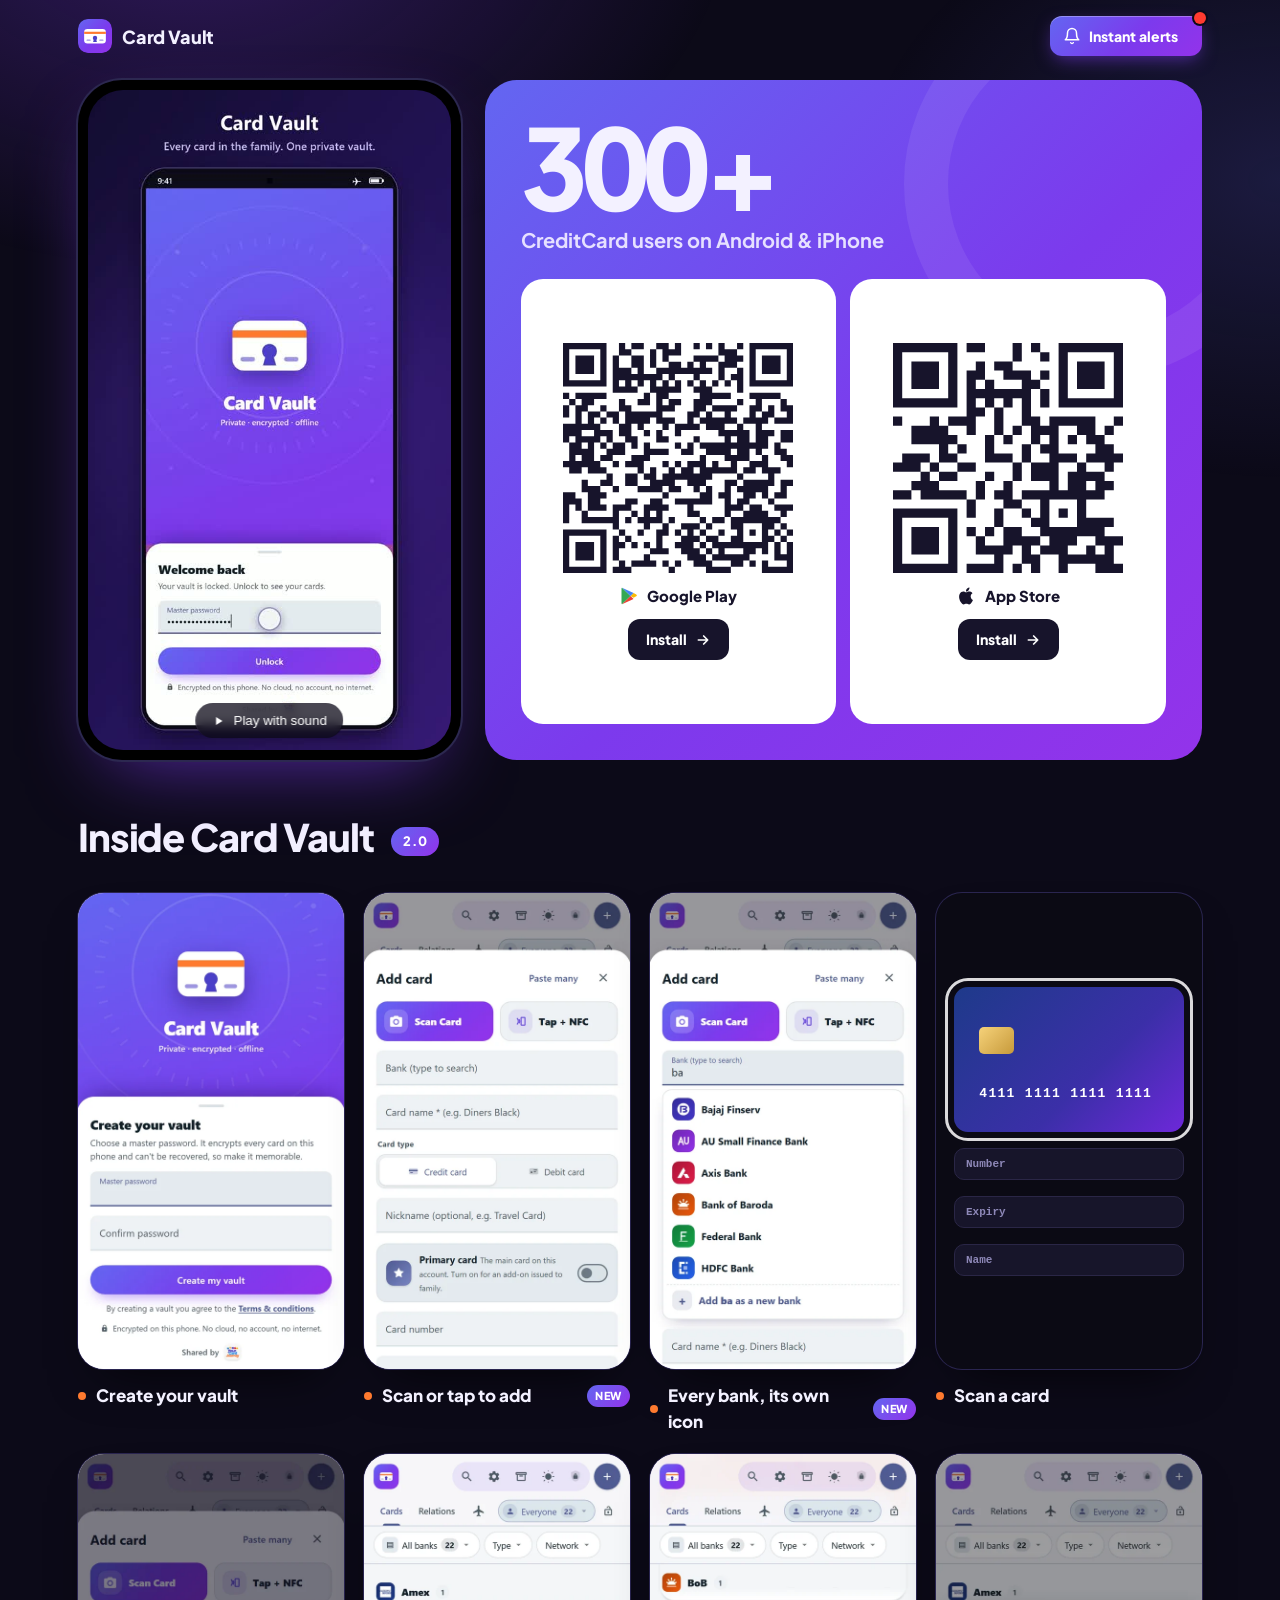
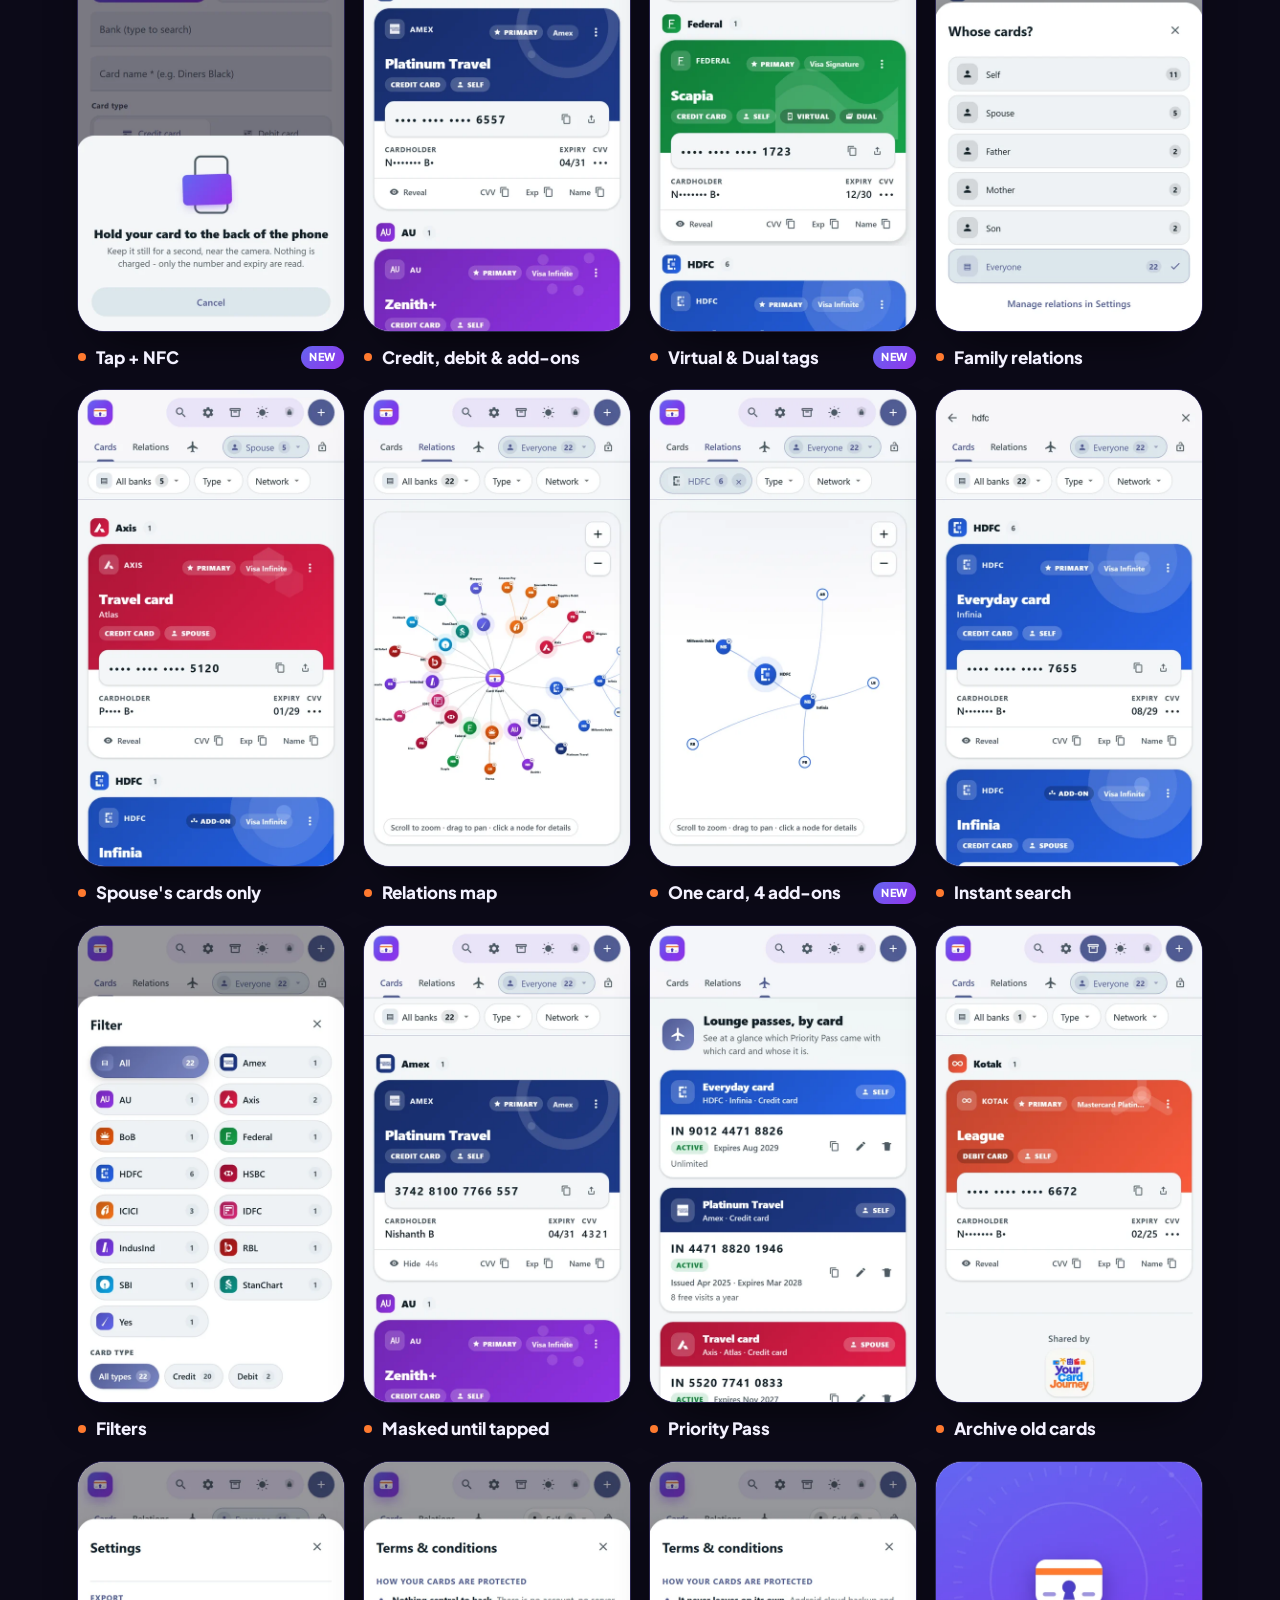
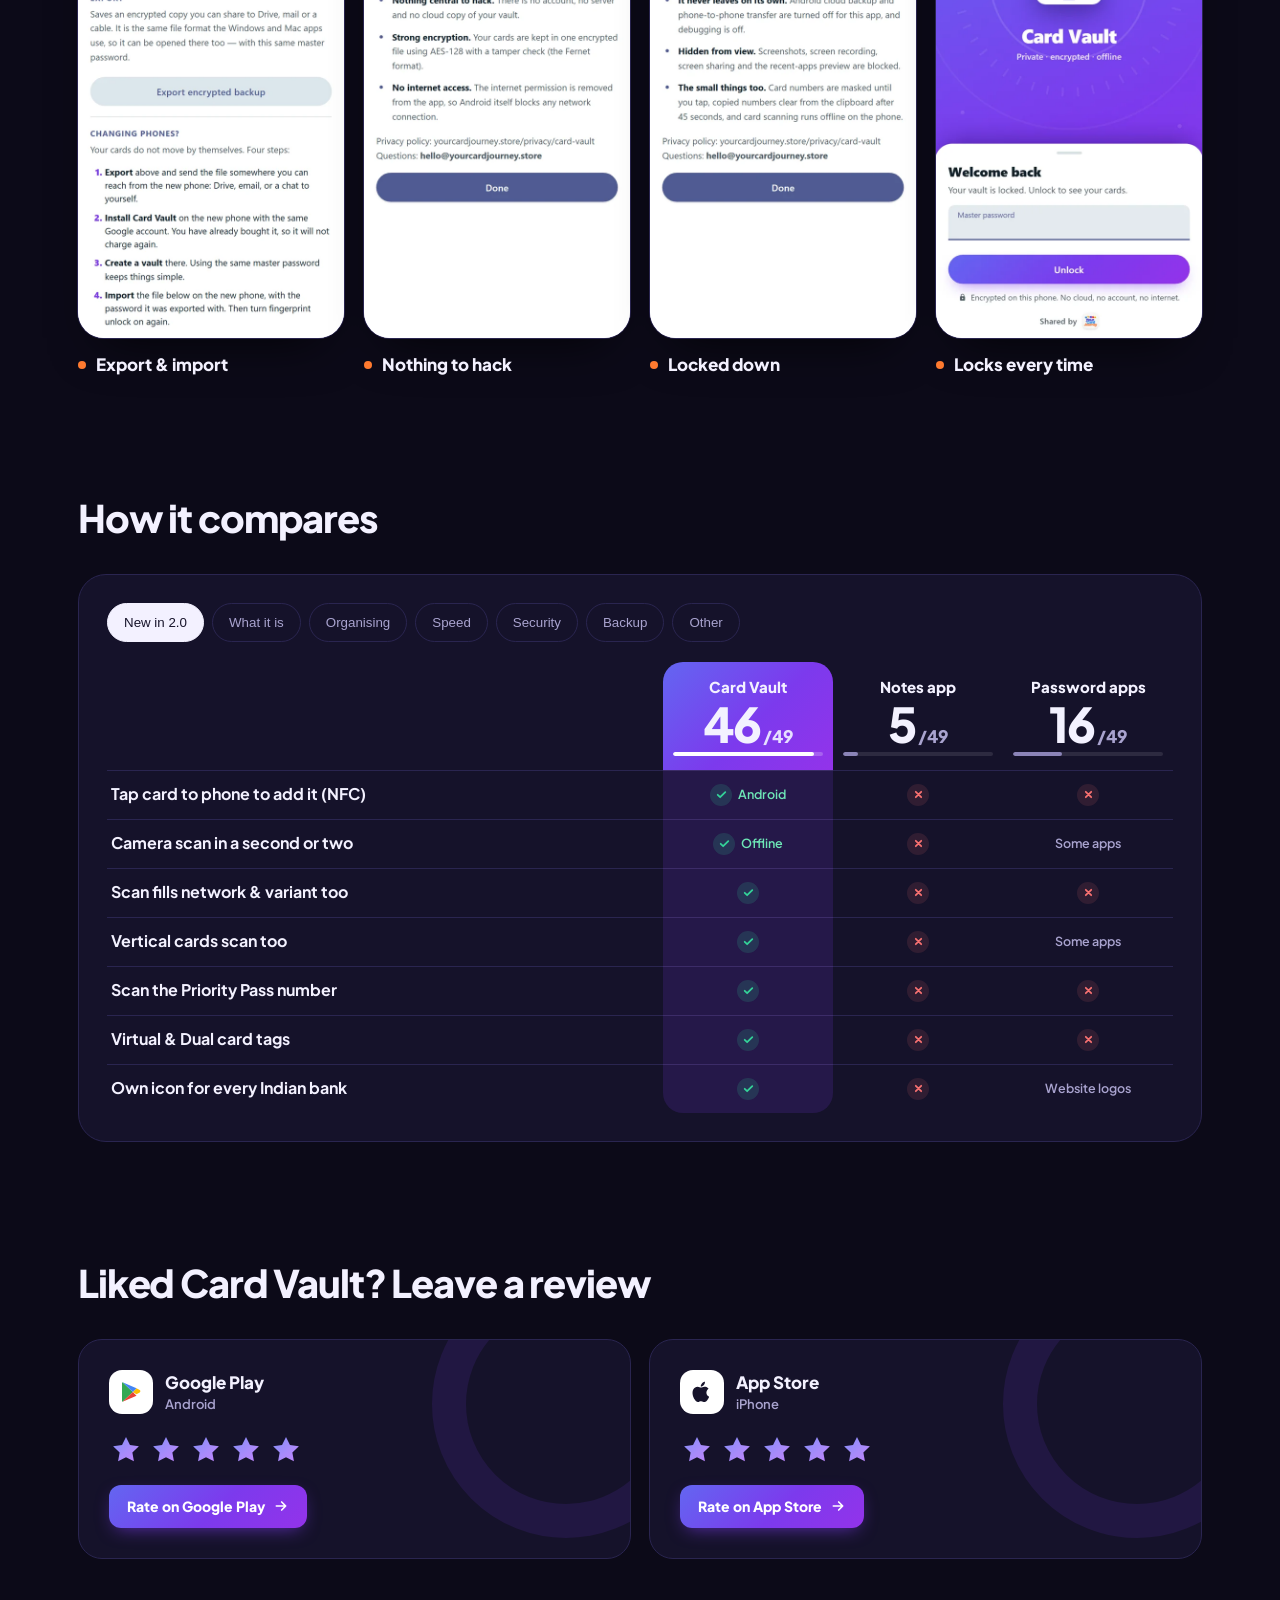
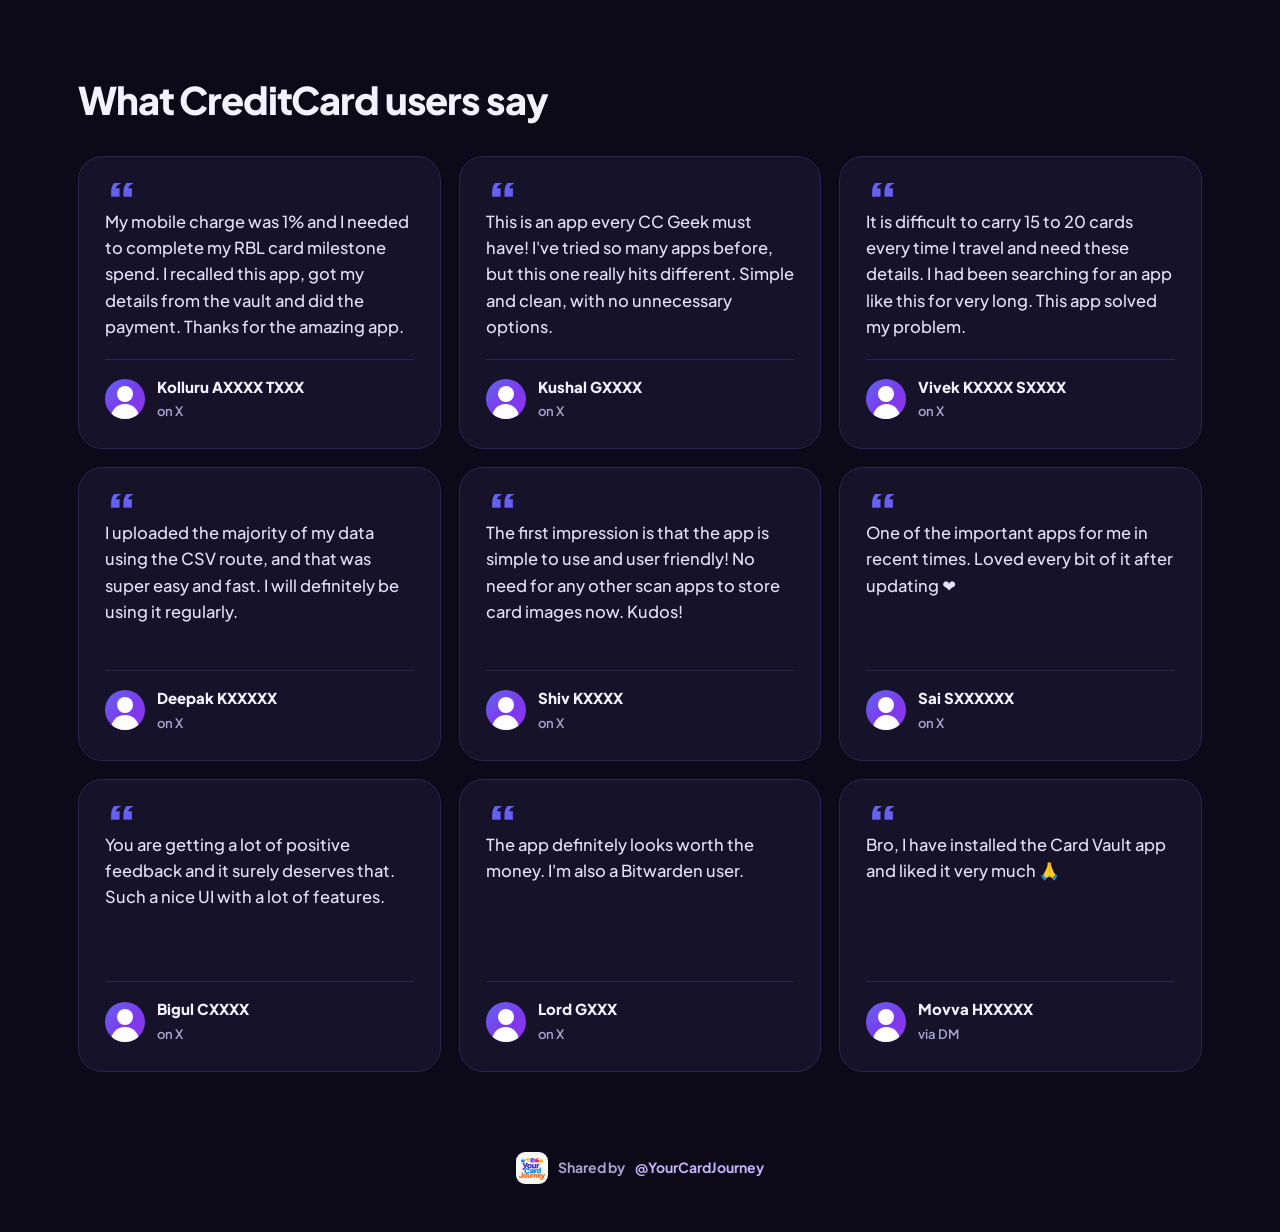
==== commit 7b2bef5d: "Add Leave a review section between How it compares and testimonials Co-Authored-By: Claude Opus 5.5 " ====
--- a/index.html
+++ b/index.html
@@ -165,6 +165,25 @@
 .vs-row .t-ok{color:#6ee7b7}.vs-row .t-no{color:#fca5a5}
 @media(max-width:620px){.vs-row>div{flex-direction:column;gap:4px;font-size:11px;padding:11px 4px}.vs-row>div:first-child{flex-direction:row}}
 
+/* review */
+.rv-grid{display:grid;grid-template-columns:1fr 1fr;gap:18px}
+@media(max-width:620px){.rv-grid{grid-template-columns:1fr}}
+.rv{position:relative;overflow:hidden;display:flex;flex-direction:column;align-items:flex-start;gap:18px;padding:clamp(20px,3vw,30px);border-radius:24px;background:var(--panel);border:1px solid var(--line);color:var(--text);text-decoration:none;transition:transform .25s cubic-bezier(.34,1.56,.64,1),border-color .2s}
+.rv::after{content:"";position:absolute;right:-70px;top:-70px;width:200px;height:200px;border-radius:50%;border:34px solid rgba(124,58,237,.12);transition:transform .4s}
+.rv:hover{transform:translateY(-3px);border-color:#4b3fc8}
+.rv:hover::after{transform:scale(1.15)}
+.rv-store{display:flex;align-items:center;gap:12px;font-weight:800;font-size:17px}
+.rv-store i{width:44px;height:44px;border-radius:13px;background:#fff;display:grid;place-items:center}
+.rv-store svg{width:24px;height:24px}
+.rv-store small{display:block;color:var(--muted);font-size:13px;font-weight:600}
+.rv-stars{display:flex;gap:6px}
+.rv-stars svg{width:clamp(26px,3.4vw,34px);height:clamp(26px,3.4vw,34px);transition:transform .3s cubic-bezier(.34,1.56,.64,1)}
+.rv:hover .rv-stars svg{transform:translateY(-4px) scale(1.12)}
+.rv-stars svg:nth-child(2){transition-delay:.05s}.rv-stars svg:nth-child(3){transition-delay:.1s}.rv-stars svg:nth-child(4){transition-delay:.15s}.rv-stars svg:nth-child(5){transition-delay:.2s}
+.rv-go{display:inline-flex;align-items:center;gap:8px;background:var(--grad);color:#fff;font-weight:800;font-size:14px;padding:11px 18px;border-radius:12px;box-shadow:0 6px 18px -6px rgba(124,58,237,.7)}
+.rv-go svg{width:16px;height:16px;transition:transform .2s}
+.rv:hover .rv-go svg{transform:translateX(3px)}
+
 footer{padding:24px 0 48px;text-align:center;color:var(--muted);font-weight:700;font-size:14px;display:flex;justify-content:center;align-items:center;gap:10px}
 footer img{width:32px;height:32px;border-radius:9px}
 footer a{color:#c4b5fd;text-decoration:none}
@@ -246,6 +265,23 @@
   </section>
 
   <section>
+    <h2>Liked Card Vault? Leave a review</h2>
+    <svg width="0" height="0" style="position:absolute" aria-hidden="true"><defs><linearGradient id="rvg" x1="0" y1="0" x2="1" y2="1"><stop offset="0" stop-color="#818cf8"/><stop offset=".55" stop-color="#a78bfa"/><stop offset="1" stop-color="#c084fc"/></linearGradient></defs></svg>
+    <div class="rv-grid">
+      <a class="rv" href="https://play.google.com/store/apps/details?id=com.yourcardjourney.cardvault&amp;showAllReviews=true" target="_blank" rel="noopener">
+        <span class="rv-store"><i><svg viewBox="0 0 24 24"><path fill="#34a853" d="M3.6 2.2 13.8 12 3.6 21.8c-.4-.2-.6-.6-.6-1.1V3.3c0-.5.2-.9.6-1.1Z"/><path fill="#fbbc04" d="m17.5 8.3 3.2 1.8c.9.5.9 1.8 0 2.3l-3.2 1.8-3.7-2.2Z"/><path fill="#4285f4" d="M13.8 12 3.6 2.2 17.5 8.3Z"/><path fill="#ea4335" d="M13.8 12 17.5 15.7 3.6 21.8Z"/></svg></i><span>Google Play<small>Android</small></span></span>
+        <span class="rv-stars"><svg viewBox="0 0 24 24"><path fill="url(#rvg)" d="m12 2.8 2.8 5.7 6.3.9-4.6 4.4 1.1 6.2L12 17.1 6.4 20l1.1-6.2L2.9 9.4l6.3-.9Z"/></svg><svg viewBox="0 0 24 24"><path fill="url(#rvg)" d="m12 2.8 2.8 5.7 6.3.9-4.6 4.4 1.1 6.2L12 17.1 6.4 20l1.1-6.2L2.9 9.4l6.3-.9Z"/></svg><svg viewBox="0 0 24 24"><path fill="url(#rvg)" d="m12 2.8 2.8 5.7 6.3.9-4.6 4.4 1.1 6.2L12 17.1 6.4 20l1.1-6.2L2.9 9.4l6.3-.9Z"/></svg><svg viewBox="0 0 24 24"><path fill="url(#rvg)" d="m12 2.8 2.8 5.7 6.3.9-4.6 4.4 1.1 6.2L12 17.1 6.4 20l1.1-6.2L2.9 9.4l6.3-.9Z"/></svg><svg viewBox="0 0 24 24"><path fill="url(#rvg)" d="m12 2.8 2.8 5.7 6.3.9-4.6 4.4 1.1 6.2L12 17.1 6.4 20l1.1-6.2L2.9 9.4l6.3-.9Z"/></svg></span>
+        <span class="rv-go">Rate on Google Play<svg viewBox="0 0 24 24" fill="none" stroke="currentColor" stroke-width="2.5" stroke-linecap="round" stroke-linejoin="round"><path d="M5 12h14M13 6l6 6-6 6"/></svg></span>
+      </a>
+      <a class="rv" href="https://apps.apple.com/app/id6819590183?action=write-review" target="_blank" rel="noopener">
+        <span class="rv-store"><i><svg viewBox="0 0 24 24" fill="#17142b"><path d="M16.4 12.6c0-2.6 2.1-3.8 2.2-3.9-1.2-1.8-3.1-2-3.7-2-1.6-.2-3.1.9-3.9.9-.8 0-2-.9-3.4-.9-1.7 0-3.3 1-4.2 2.6-1.8 3.1-.5 7.7 1.3 10.2.9 1.2 1.9 2.6 3.2 2.6 1.3-.1 1.8-.8 3.3-.8s2 .8 3.4.8 2.2-1.3 3.1-2.5c1-1.4 1.4-2.8 1.4-2.9-.1 0-2.7-1-2.7-4.1ZM13.9 5c.7-.9 1.2-2 1-3.2-1 0-2.3.7-3 1.6-.7.8-1.3 2-1.1 3.1 1.2.1 2.4-.6 3.1-1.5Z"/></svg></i><span>App Store<small>iPhone</small></span></span>
+        <span class="rv-stars"><svg viewBox="0 0 24 24"><path fill="url(#rvg)" d="m12 2.8 2.8 5.7 6.3.9-4.6 4.4 1.1 6.2L12 17.1 6.4 20l1.1-6.2L2.9 9.4l6.3-.9Z"/></svg><svg viewBox="0 0 24 24"><path fill="url(#rvg)" d="m12 2.8 2.8 5.7 6.3.9-4.6 4.4 1.1 6.2L12 17.1 6.4 20l1.1-6.2L2.9 9.4l6.3-.9Z"/></svg><svg viewBox="0 0 24 24"><path fill="url(#rvg)" d="m12 2.8 2.8 5.7 6.3.9-4.6 4.4 1.1 6.2L12 17.1 6.4 20l1.1-6.2L2.9 9.4l6.3-.9Z"/></svg><svg viewBox="0 0 24 24"><path fill="url(#rvg)" d="m12 2.8 2.8 5.7 6.3.9-4.6 4.4 1.1 6.2L12 17.1 6.4 20l1.1-6.2L2.9 9.4l6.3-.9Z"/></svg><svg viewBox="0 0 24 24"><path fill="url(#rvg)" d="m12 2.8 2.8 5.7 6.3.9-4.6 4.4 1.1 6.2L12 17.1 6.4 20l1.1-6.2L2.9 9.4l6.3-.9Z"/></svg></span>
+        <span class="rv-go">Rate on App Store<svg viewBox="0 0 24 24" fill="none" stroke="currentColor" stroke-width="2.5" stroke-linecap="round" stroke-linejoin="round"><path d="M5 12h14M13 6l6 6-6 6"/></svg></span>
+      </a>
+    </div>
+  </section>
+
+  <section>
     <h2>What CreditCard users say</h2>
     <div class="wall">
       <figure class="tw"><blockquote>My mobile charge was 1% and I needed to complete my RBL card milestone spend. I recalled this app, got my details from the vault and did the payment. Thanks for the amazing app.</blockquote><figcaption><span class="av"></span><span><b>Kolluru AXXXX TXXX</b><small>on X</small></span></figcaption></figure>
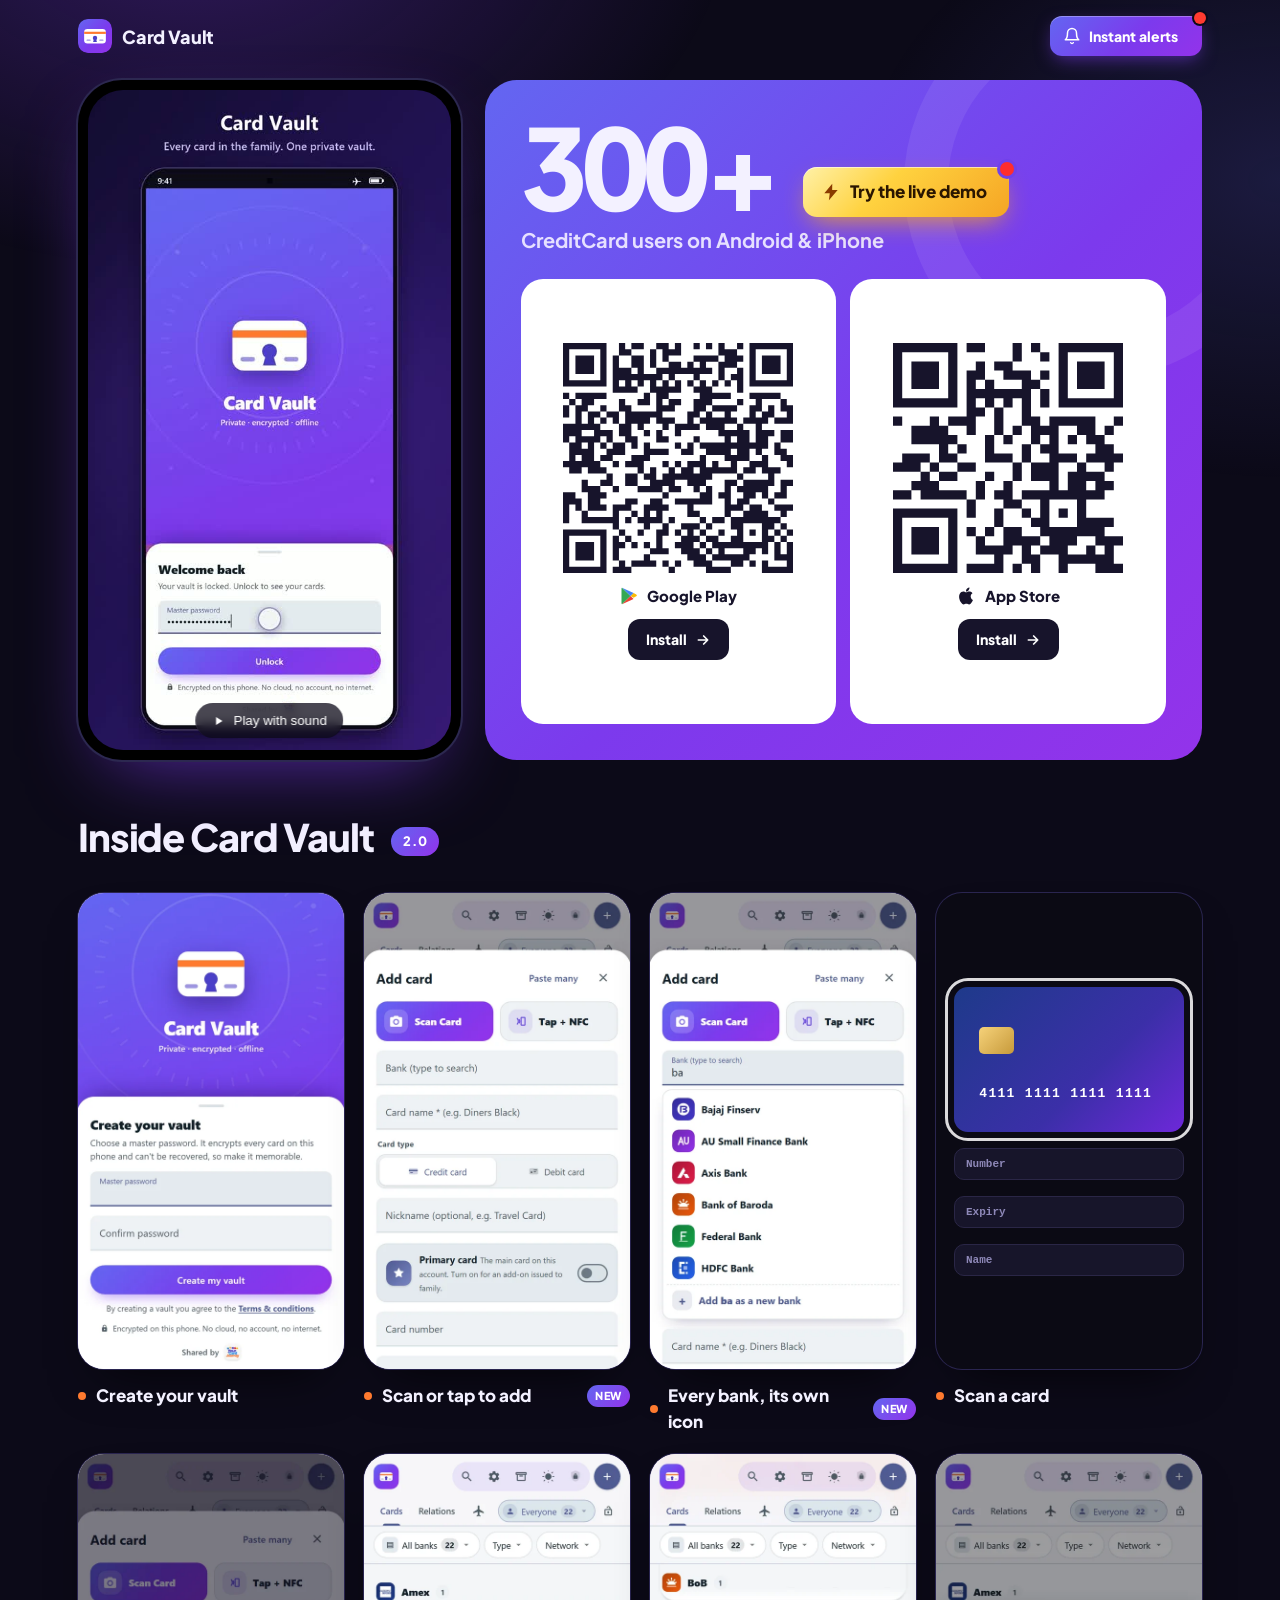
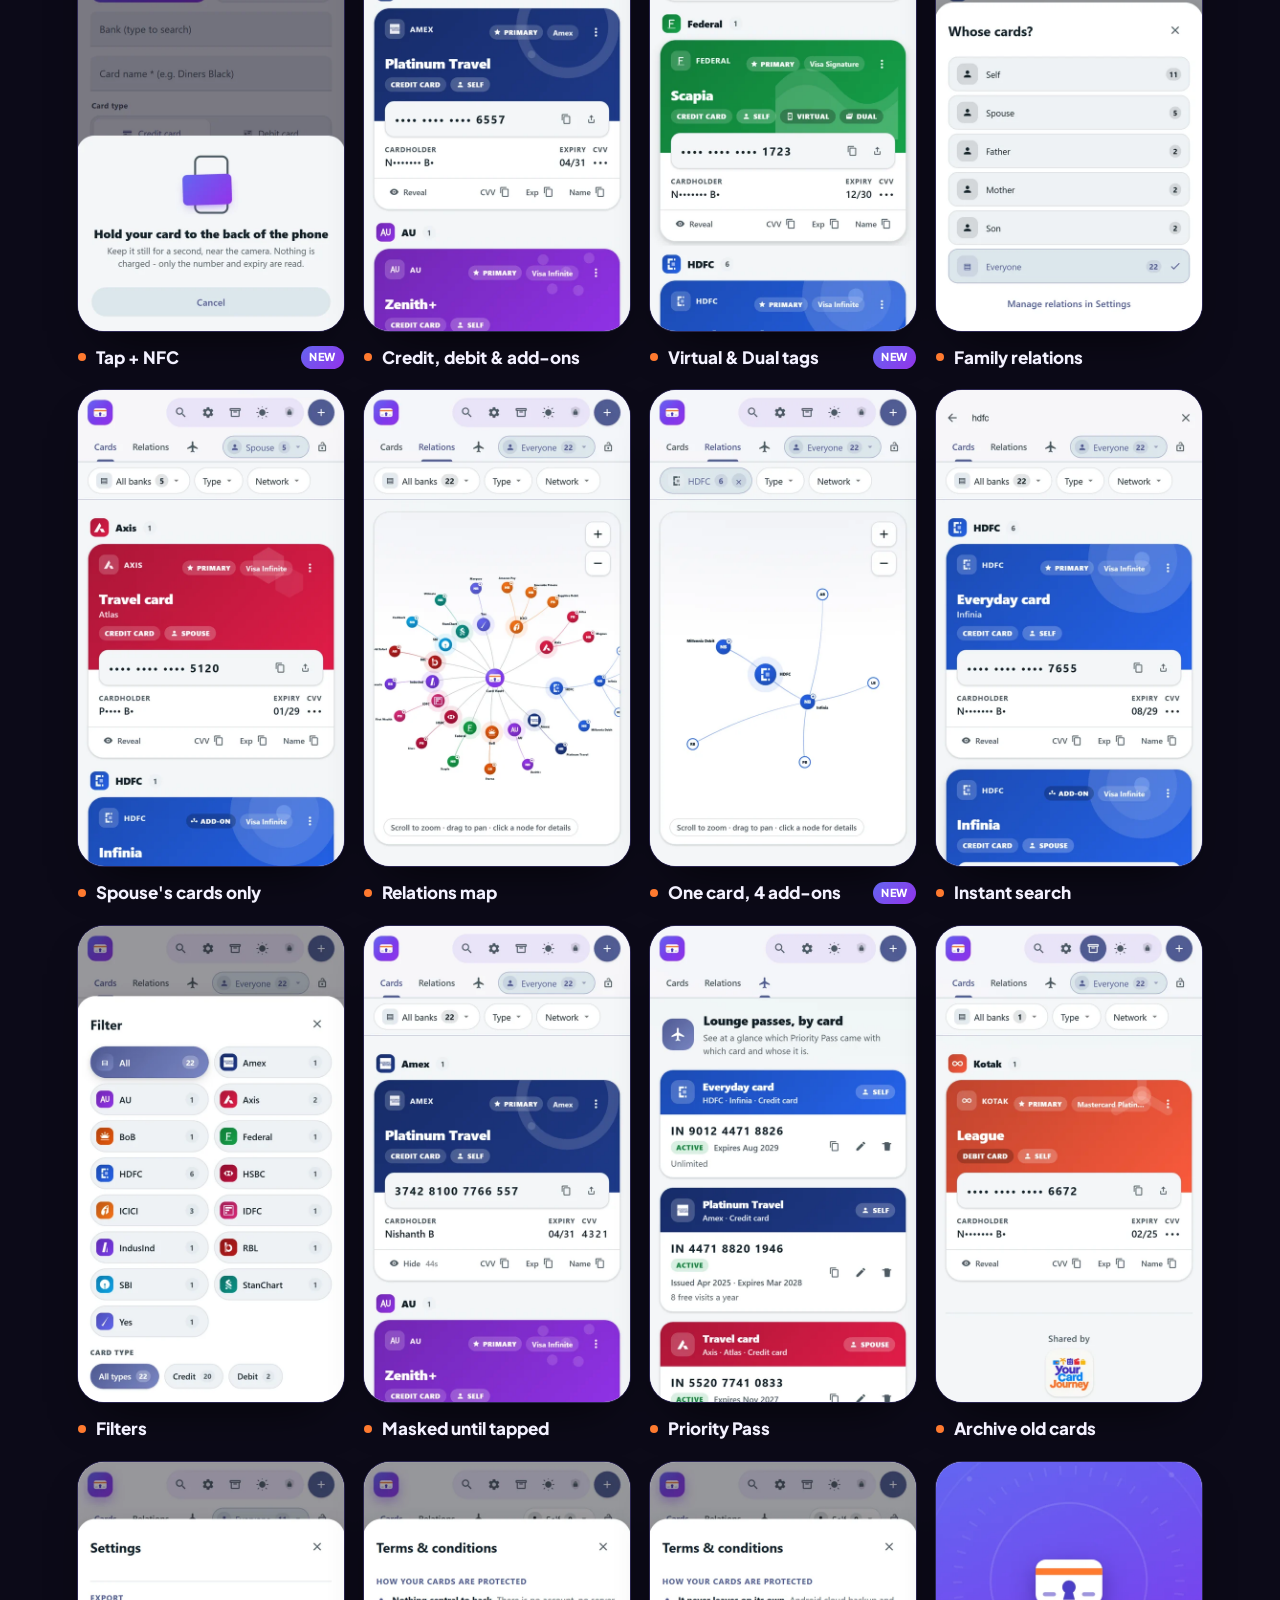
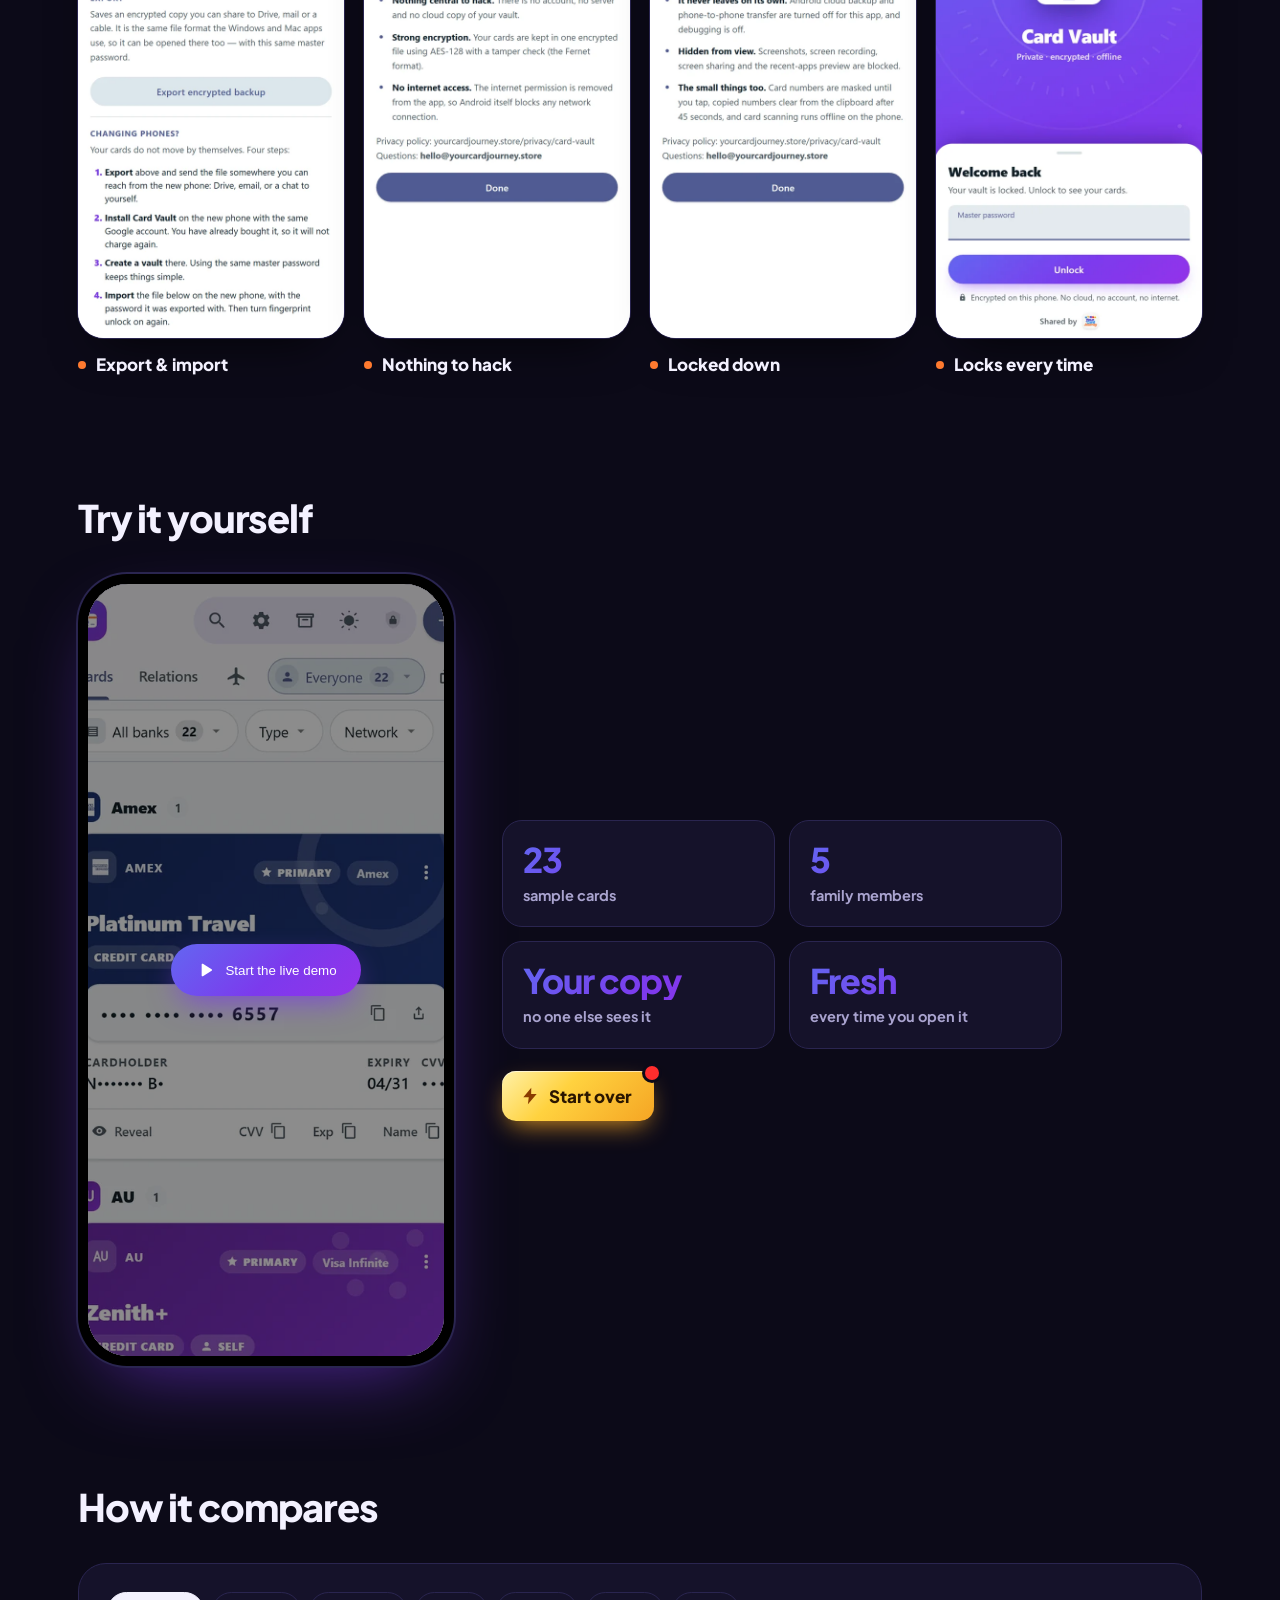
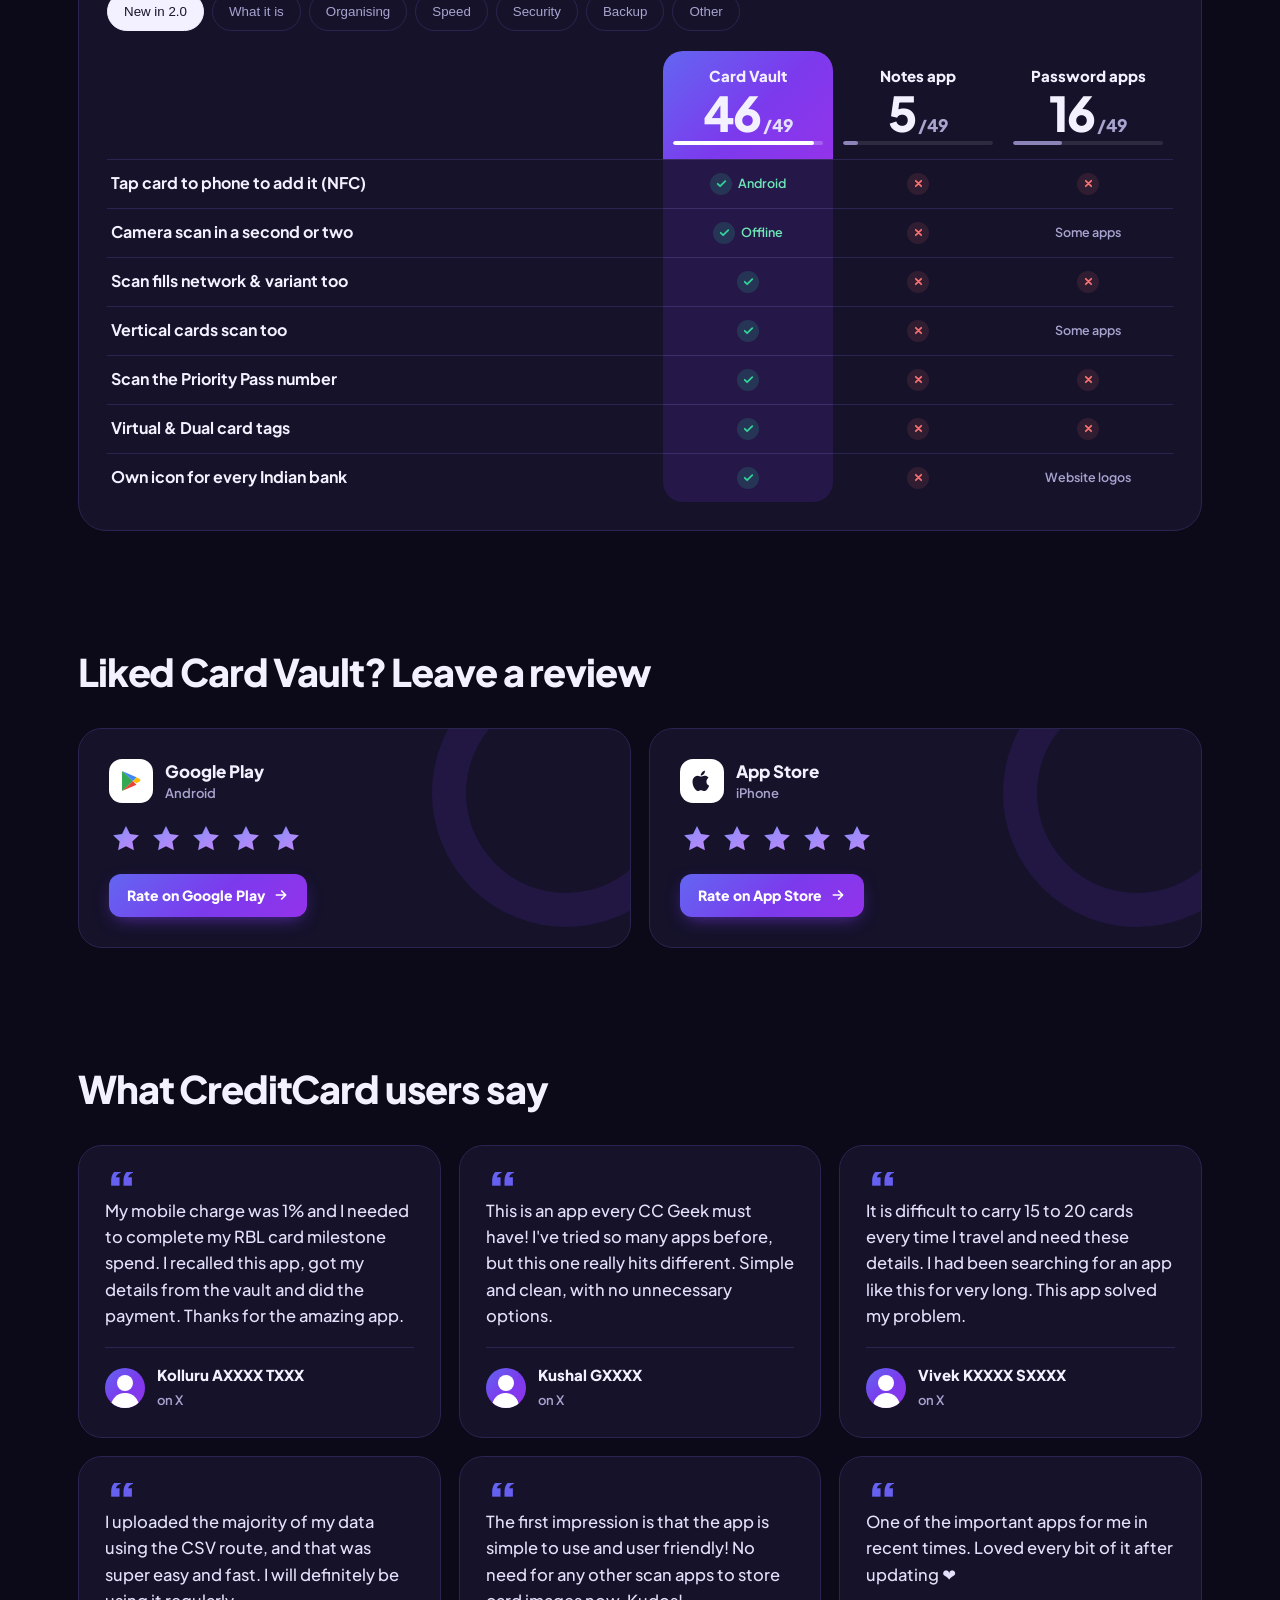
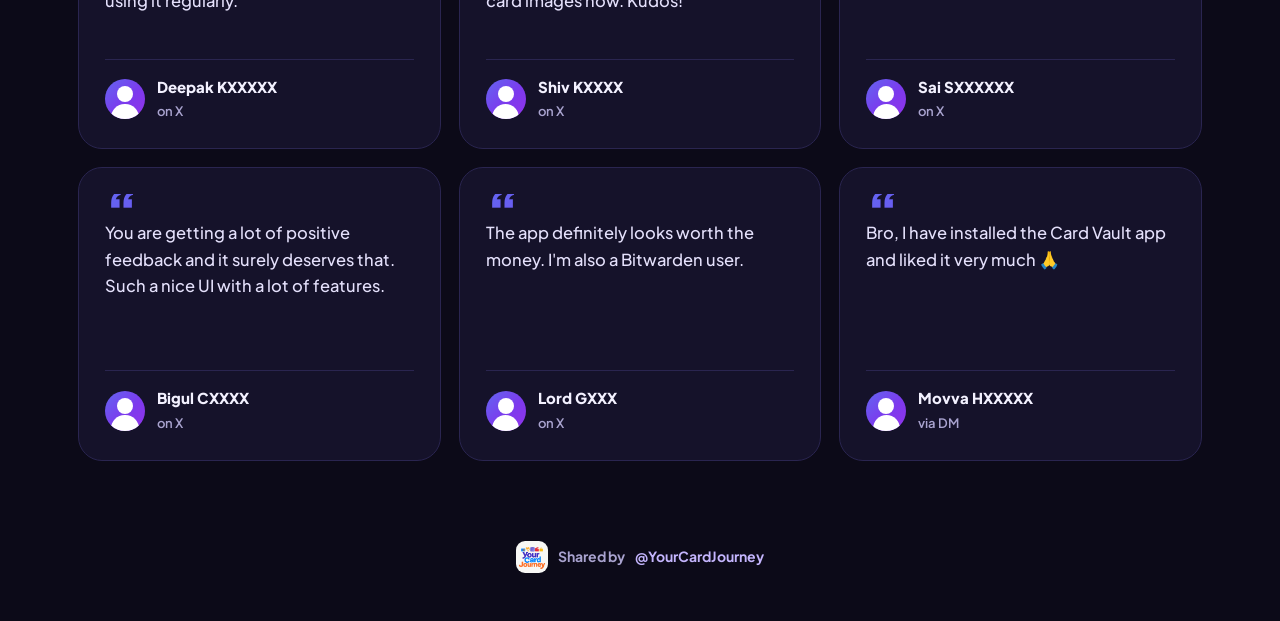
==== commit d6ff53cb: "Live demo: Try it yourself (real 2.0 app, demo family vault, delete off) + chip-gold Try the live de" ====
--- a/index.html
+++ b/index.html
@@ -184,6 +184,43 @@
 .rv-go svg{width:16px;height:16px;transition:transform .2s}
 .rv:hover .rv-go svg{transform:translateX(3px)}
 
+/* the live-demo button: chip gold on the violet (the colour of a card's chip),
+   a bolt that flashes, a halo pulse and a red dot - the first thing seen */
+.big-row{display:flex;align-items:flex-end;flex-wrap:wrap;gap:14px 28px}
+.try-link{position:relative;isolation:isolate;display:inline-flex;align-items:center;gap:9px;height:50px;padding:0 22px 0 18px;border-radius:14px;background:linear-gradient(135deg,#fff1a8,#ffd23f 40%,#f5a524);color:#2b1600;text-decoration:none;font-weight:800;font-size:17px;white-space:nowrap;box-shadow:0 10px 26px -8px rgba(245,165,36,.9),inset 0 1px 0 rgba(255,255,255,.6);transition:transform .25s cubic-bezier(.34,1.56,.64,1)}
+button.try-link{border:0;cursor:pointer;font-family:inherit}
+.try-link:hover{transform:translateY(-2px) scale(1.04)}
+.try-link::after{content:"";position:absolute;inset:0;border-radius:inherit;z-index:-1;animation:tryHalo 2s ease-out infinite}
+.try-link .bolt{width:20px;height:20px;color:#8a3b00;animation:bolt 1.6s steps(1) infinite}
+.try-link i{position:absolute;top:-5px;right:-5px;width:14px;height:14px;border-radius:50%;background:#ff2d2d;box-shadow:0 0 0 3px #7041ea;animation:tryDot 1.6s ease-in-out infinite}
+.try-reset i{box-shadow:0 0 0 3px var(--bg)}
+@keyframes tryHalo{0%{box-shadow:0 0 0 0 rgba(255,210,63,.75)}70%,100%{box-shadow:0 0 0 14px rgba(255,210,63,0)}}
+@keyframes bolt{0%,40%,60%,100%{opacity:1;filter:drop-shadow(0 0 5px #fff)}45%,55%{opacity:.25;filter:none}}
+@keyframes tryDot{0%,100%{transform:scale(1)}50%{transform:scale(1.18)}}
+@media(prefers-reduced-motion:reduce){.try-link::after,.try-link .bolt,.try-link i{animation:none}}
+
+/* the live demo: the real app in a phone, scaled to fit (it lays out for a 393 px phone) */
+.try{display:grid;gap:28px;align-items:center}
+@media(min-width:900px){.try{grid-template-columns:auto 1fr;gap:48px}}
+.try-phone{--s:1;width:calc(393px * var(--s) + 20px);height:calc(852px * var(--s) + 20px);margin:0 auto;padding:10px;border-radius:calc(54px * var(--s));background:#000;box-shadow:0 0 0 2px #2a2550,0 30px 80px -30px rgba(124,58,237,.65)}
+.try-screen{position:relative;width:calc(393px * var(--s));height:calc(852px * var(--s));border-radius:calc(44px * var(--s));overflow:hidden;background:#f4f2fb}
+.try-screen iframe{position:absolute;left:0;top:0;width:393px;height:852px;border:0;transform:scale(var(--s));transform-origin:0 0;background:#f4f2fb}
+.try-start{position:absolute;inset:0;border:0;padding:0;cursor:pointer;background:#120f24;display:grid;place-items:center}
+.try-start[hidden]{display:none}
+.try-start img{position:absolute;inset:0;width:100%;height:100%;object-fit:cover;object-position:top;filter:saturate(.9) brightness(.55)}
+.try-play{position:relative;display:inline-flex;align-items:center;gap:10px;padding:16px 24px;border-radius:999px;background:var(--grad);color:#fff;font:800 17px/1 inherit;box-shadow:0 12px 30px -8px rgba(124,58,237,.8);animation:tryPulse 2.4s ease-out infinite;transition:transform .25s cubic-bezier(.34,1.56,.64,1)}
+.try-play svg{width:20px;height:20px}
+.try-start:hover .try-play{transform:scale(1.05)}
+@keyframes tryPulse{0%{box-shadow:0 0 0 0 rgba(124,58,237,.55),0 12px 30px -8px rgba(124,58,237,.8)}70%,100%{box-shadow:0 0 0 18px rgba(124,58,237,0),0 12px 30px -8px rgba(124,58,237,.8)}}
+@media(prefers-reduced-motion:reduce){.try-play{animation:none}}
+.try-tiles{display:grid;grid-template-columns:1fr 1fr;gap:14px;max-width:560px}
+.tt{padding:20px;border-radius:20px;background:var(--panel);border:1px solid var(--line)}
+.tt b{display:block;font-size:clamp(24px,2.8vw,34px);font-weight:800;letter-spacing:-.03em;background:var(--grad);-webkit-background-clip:text;background-clip:text;color:transparent;line-height:1.1}
+.tt span{display:block;margin-top:6px;color:var(--muted);font-weight:700;font-size:14.5px}
+.try-acts{display:flex;flex-wrap:wrap;gap:10px;margin-top:22px}
+.try-full{display:inline-flex;align-items:center;height:50px;padding:0 18px;border-radius:14px;font:800 14px/1 inherit;text-decoration:none;background:transparent;color:var(--text);border:1px solid var(--line)}
+@media(min-width:900px){.try-full{display:none}}
+
 footer{padding:24px 0 48px;text-align:center;color:var(--muted);font-weight:700;font-size:14px;display:flex;justify-content:center;align-items:center;gap:10px}
 footer img{width:32px;height:32px;border-radius:9px}
 footer a{color:#c4b5fd;text-decoration:none}
@@ -208,7 +245,9 @@
     </div>
 
     <div class="stores">
-      <div class="big"><div class="n" id="users" data-to="300">300+</div><div class="l">CreditCard users on Android &amp; iPhone</div></div>
+      <div class="big"><div class="big-row"><div class="n" id="users" data-to="300">300+</div>
+        <a class="try-link" href="#try"><svg class="bolt" viewBox="0 0 24 24" aria-hidden="true"><path fill="currentColor" d="M13.5 2 4 13.5h6.5L9.5 22 20 9.5h-6.6L13.5 2Z"/></svg>Try the live demo<i aria-hidden="true"></i></a></div>
+        <div class="l">CreditCard users on Android &amp; iPhone</div></div>
       <div class="qrs">
         <a class="qr" href="https://play.google.com/store/apps/details?id=com.yourcardjourney.cardvault" target="_blank" rel="noopener">
           <img src="assets/qr-android.svg" alt="QR code for Google Play">
@@ -255,6 +294,33 @@
     </div>
   </section>
 
+  <section id="try">
+    <h2>Try it yourself</h2>
+    <div class="try">
+      <div class="try-phone" id="try-phone">
+        <div class="try-screen">
+          <iframe id="try-frame" title="Card Vault live demo" allow="camera; clipboard-read; clipboard-write"></iframe>
+          <button type="button" class="try-start" id="try-start">
+            <img src="assets/01-cards.webp" alt="">
+            <span class="try-play"><svg viewBox="0 0 24 24" aria-hidden="true"><path fill="currentColor" d="M8 5.5v13a1 1 0 0 0 1.5.9l10.4-6.5a1 1 0 0 0 0-1.8L9.5 4.6A1 1 0 0 0 8 5.5Z"/></svg>Start the live demo</span>
+          </button>
+        </div>
+      </div>
+      <div class="try-side">
+        <div class="try-tiles">
+          <div class="tt"><b>23</b><span>sample cards</span></div>
+          <div class="tt"><b>5</b><span>family members</span></div>
+          <div class="tt"><b>Your copy</b><span>no one else sees it</span></div>
+          <div class="tt"><b>Fresh</b><span>every time you open it</span></div>
+        </div>
+        <div class="try-acts">
+          <button type="button" class="try-link try-reset" id="try-reset"><svg class="bolt" viewBox="0 0 24 24" aria-hidden="true"><path fill="currentColor" d="M13.5 2 4 13.5h6.5L9.5 22 20 9.5h-6.6L13.5 2Z"/></svg>Start over<i aria-hidden="true"></i></button>
+          <a class="try-full" href="demo/" target="_blank" rel="noopener">Open full screen</a>
+        </div>
+      </div>
+    </div>
+  </section>
+
   <section>
     <h2>How it compares</h2>
     <div class="vs" id="vs">
@@ -424,6 +490,19 @@
   };
   new IntersectionObserver((es, o) => { if (es[0].isIntersecting) { run(); o.disconnect(); } }, {threshold: .4}).observe(n);
 })();
+// the live demo: scale the phone to the window, load the app on the first tap
+(() => {
+  const ph = document.getElementById('try-phone'), fr = document.getElementById('try-frame'), st = document.getElementById('try-start');
+  const fit = () => {
+    const w = Math.min(document.querySelector('.wrap').clientWidth - 32, 413);
+    const h = innerHeight * .88;
+    ph.style.setProperty('--s', Math.min(1, (w - 20) / 393, (h - 20) / 852).toFixed(3));
+  };
+  fit(); addEventListener('resize', fit);
+  const start = () => { fr.src = 'demo/index.html?r=' + Date.now(); st.hidden = true; };
+  st.addEventListener('click', start);
+  document.getElementById('try-reset').addEventListener('click', start);
+})();
 </script>
 </body>
 </html>
